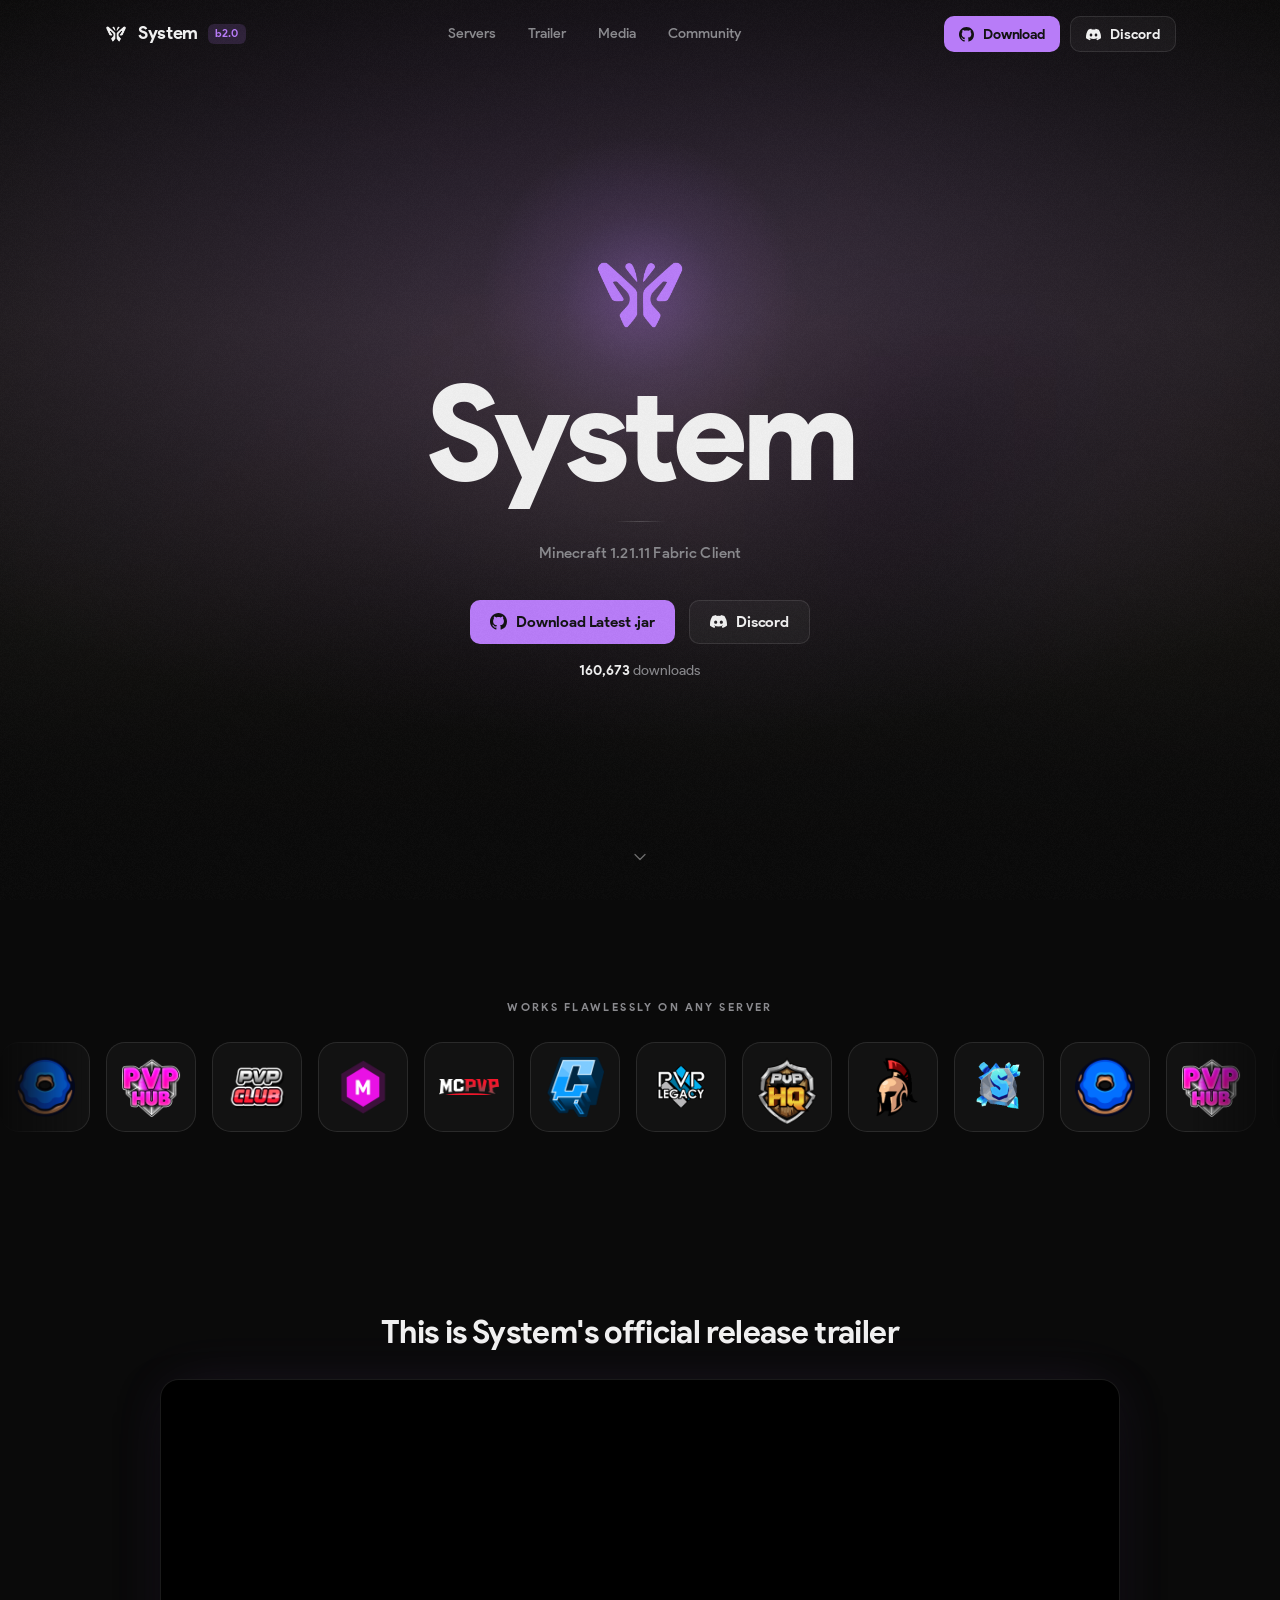
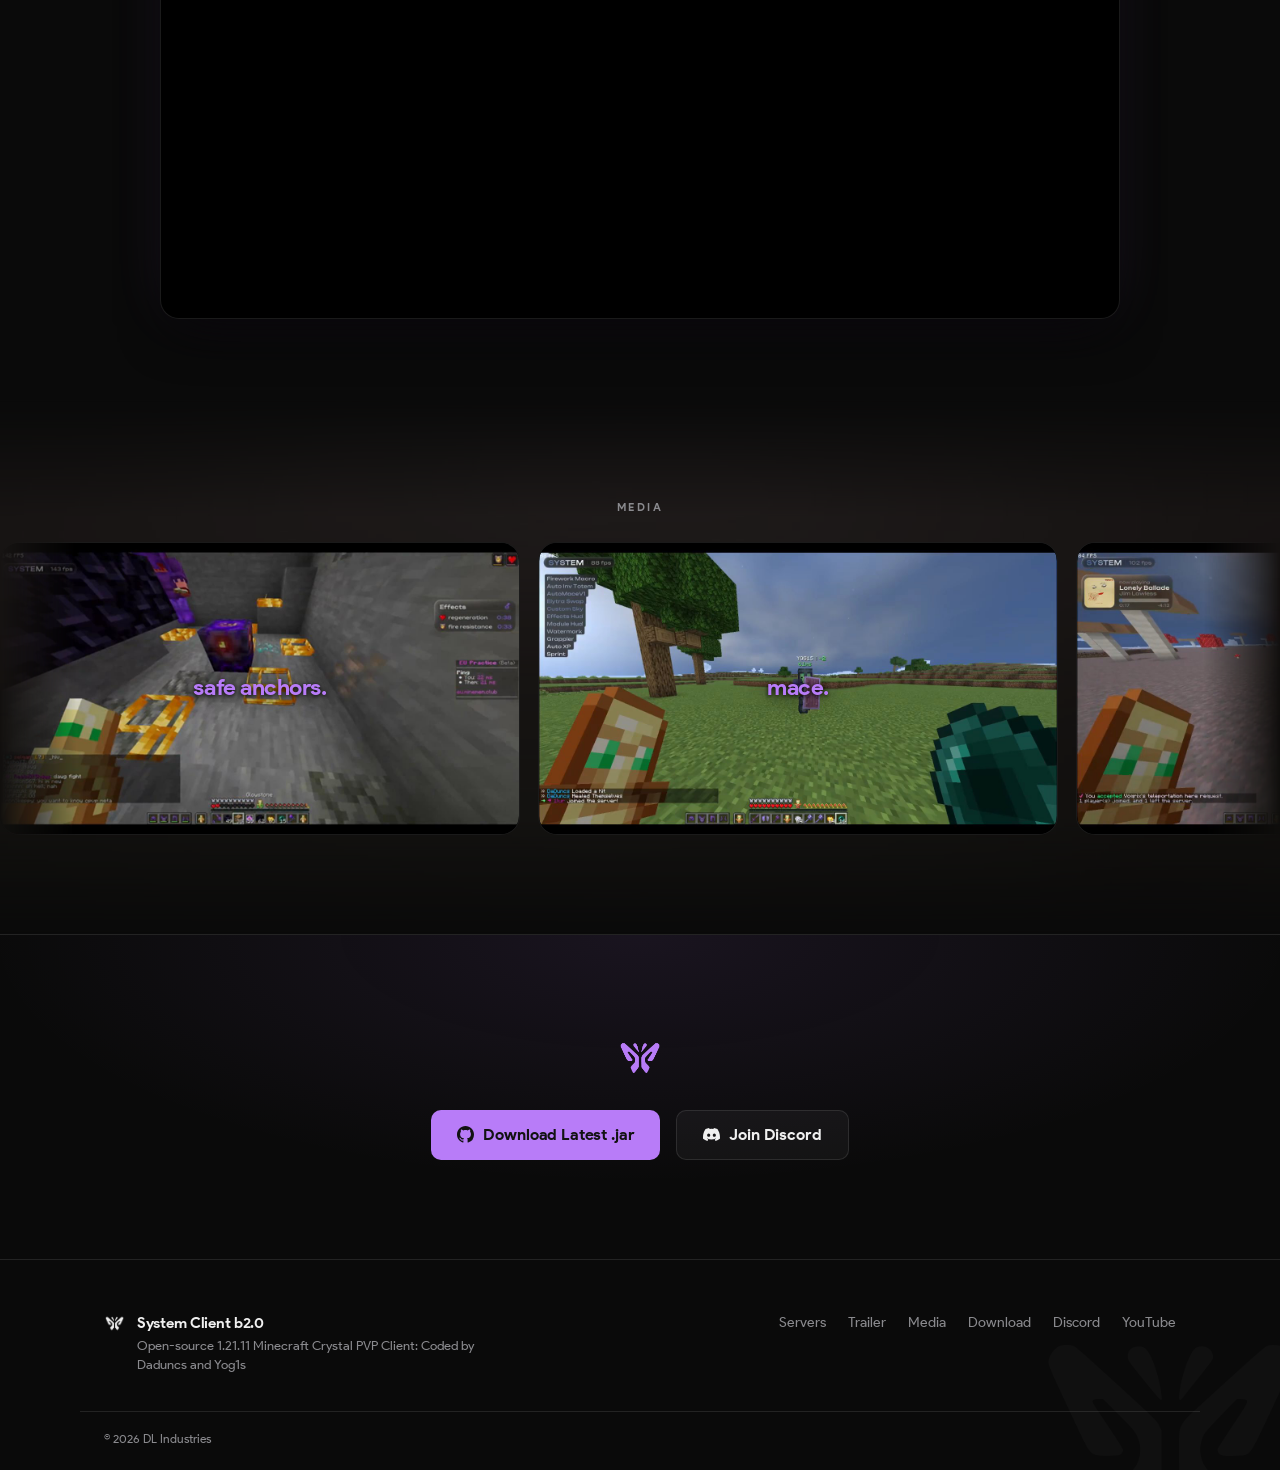
==== index.html @ ad0cdd6c "Release: System Client website b2.0 - add GitHub download button, clean codebase for release" ====
<!DOCTYPE html>
<html lang="en">
<head>
  <meta charset="UTF-8">
  <meta name="viewport" content="width=device-width, initial-scale=1.0, viewport-fit=cover">

  <title>System Client b2.0 | Minecraft 1.21.11 Fabric Client</title>
  <meta name="title" content="System Client b2.0 | Minecraft 1.21.11 Fabric Client">
  <meta name="description" content="System Client b2.0 is an open-source Minecraft 1.21.11 Fabric PvP client with verified bypasses for Polar (pvphub, mcpvp), Totemguard v2/v3, Grim, Vulcan, Intave, Matrix, and AGC (Minemen.club).">
  <meta name="keywords" content="System Client, Minecraft 1.21.11 client, Fabric PvP client, Polar bypass, Totemguard bypass, Grim bypass, Vulcan bypass, Intave bypass, Matrix bypass, AGC Minemen bypass, pvphub, mcpvp, AutoMace, AutoCrystal, SafeAnchors">
  <meta name="robots" content="index, follow">
  <meta name="theme-color" content="#0a0a0a">

  <link rel="canonical" href="https://system.daduncs.cloud/">

  <meta property="og:type" content="website">
  <meta property="og:url" content="https://system.daduncs.cloud/">
  <meta property="og:title" content="System Client b2.0 | Minecraft 1.21.11 Fabric Client">
  <meta property="og:description" content="Bypasses for Polar, Totemguard v2/v3, Grim, Vulcan, Intave, Matrix and AGC (Minemen) on 1.21.11.">
  <meta property="og:image" content="assets/icon.png">

  <meta property="twitter:card" content="summary_large_image">
  <meta property="twitter:url" content="https://system.daduncs.cloud/">
  <meta property="twitter:title" content="System Client b2.0 | Minecraft 1.21.11 Fabric Client">
  <meta property="twitter:description" content="Bypasses for Polar, Totemguard, Grim, Vulcan, Intave, Matrix and AGC. Mace, crystal and anchor PvP on 1.21.11.">
  <meta property="twitter:image" content="assets/icon.png">

  <link rel="icon" type="image/png" href="assets/icon.png">
  <link rel="apple-touch-icon" href="assets/icon.png">

  <link rel="preload" href="assets/fonts/ProductSans-Regular.woff" as="font" type="font/woff" crossorigin>
  <link rel="preload" href="assets/fonts/ProductSans-Bold.woff" as="font" type="font/woff" crossorigin>
  <link rel="preload" href="assets/fonts/ProductSans-Black.woff" as="font" type="font/woff" crossorigin>

  <link rel="stylesheet" href="style.css?v=8.3">

  <script type="application/ld+json">
  {
    "@context": "https://schema.org",
    "@type": "SoftwareApplication",
    "name": "System Client",
    "softwareVersion": "b2.0",
    "applicationCategory": "GameApplication",
    "operatingSystem": "Windows, macOS, Linux",
    "description": "Minecraft 1.21.11 Fabric PvP client with anticheat bypasses and combat modules.",
    "url": "https://system.daduncs.cloud/",
    "license": "https://www.gnu.org/licenses/gpl-3.0.en.html"
  }
  </script>
</head>
<body id="top">

  <div class="grain" aria-hidden="true"></div>

  <header class="nav" id="nav">
    <div class="wrap nav-in">
      <a class="brand" href="#top" aria-label="System Client">
        <i class="mark mark-nav" aria-hidden="true"></i>
        <span class="brand-word">System</span>
        <span class="chip">b2.0</span>
      </a>

      <nav class="nav-links" aria-label="Sections">
        <a href="#servers">Servers</a>
        <a href="#trailer">Trailer</a>
        <a href="#media">Media</a>
        <a href="#community">Community</a>
      </nav>

      <div class="nav-end">
        <a class="btn btn-accent btn-sm" href="https://github.com/daduncs/system/releases/latest" target="_blank" rel="noopener noreferrer">
          <svg viewBox="0 0 24 24" fill="currentColor" aria-hidden="true"><path d="M12 0C5.37 0 0 5.37 0 12c0 5.31 3.435 9.795 8.205 11.385.6.105.825-.255.825-.57 0-.285-.015-1.23-.015-2.235-3.015.555-3.795-.735-4.035-1.41-.135-.345-.72-1.41-1.23-1.695-.42-.225-1.02-.78-.015-.795.945-.015 1.62.87 1.845 1.23 1.08 1.815 2.805 1.305 3.495.99.105-.78.42-1.305.765-1.605-2.67-.3-5.46-1.335-5.46-5.925 0-1.305.465-2.385 1.23-3.225-.12-.3-.54-1.53.12-3.18 0 0 1.005-.315 3.3 1.23.96-.27 1.98-.405 3-.405s2.04.135 3 .405c2.295-1.56 3.3-1.23 3.3-1.23.66 1.65.24 2.88.12 3.18.765.84 1.23 1.905 1.23 3.225 0 4.605-2.805 5.625-5.475 5.925.435.375.81 1.095.81 2.22 0 1.605-.015 2.895-.015 3.3 0 .315.225.69.825.57A12.02 12.02 0 0 0 24 12c0-6.63-5.37-12-12-12z"/></svg>
          <span>Download</span>
        </a>

        <a class="btn btn-ghost btn-sm" href="https://discord.gg/DQ9QmSBnsV" target="_blank" rel="noopener noreferrer">
          <svg viewBox="0 0 24 24" fill="currentColor" aria-hidden="true"><path d="M20.317 4.37a19.791 19.791 0 0 0-4.885-1.515.074.074 0 0 0-.079.037c-.21.375-.444.864-.608 1.25a18.27 18.27 0 0 0-5.487 0 12.64 12.64 0 0 0-.617-1.25.077.077 0 0 0-.079-.037A19.736 19.736 0 0 0 3.677 4.37a.07.07 0 0 0-.032.027C.533 9.046-.32 13.58.099 18.057a.082.082 0 0 0 .031.057 19.9 19.9 0 0 0 5.993 3.03.078.078 0 0 0 .084-.028c.462-.63.874-1.295 1.226-1.994.021-.041.001-.09-.041-.106a13.107 13.107 0 0 1-1.872-.892.077.077 0 0 1-.008-.128 10.2 10.2 0 0 0 .372-.292.074.074 0 0 1 .077-.01c3.929 1.793 8.18 1.793 12.061 0a.074.074 0 0 1 .078.01c.12.098.246.198.373.292a.077.077 0 0 1-.006.127 12.299 12.299 0 0 1-1.873.893.077.077 0 0 0-.041.107c.36.698.772 1.362 1.225 1.993a.076.076 0 0 0 .084.028 19.839 19.839 0 0 0 6.002-3.03.077.077 0 0 0 .032-.054c.5-5.177-.838-9.674-3.549-13.66a.061.061 0 0 0-.031-.028zM8.02 15.33c-1.183 0-2.157-1.085-2.157-2.419 0-1.333.956-2.419 2.157-2.419 1.21 0 2.176 1.096 2.157 2.42 0 1.333-.956 2.418-2.157 2.418zm7.975 0c-1.183 0-2.157-1.085-2.157-2.419 0-1.333.955-2.419 2.157-2.419 1.21 0 2.176 1.096 2.157 2.42 0 1.333-.946 2.418-2.157 2.418z"/></svg>
          <span>Discord</span>
        </a>

        <button class="burger" id="burger" aria-label="Menu" aria-expanded="false" aria-controls="drawer">
          <span></span><span></span>
        </button>
      </div>
    </div>

    <div class="drawer" id="drawer">
      <a href="#servers">Servers</a>
      <a href="#trailer">Trailer</a>
      <a href="#media">Media</a>
      <a href="#community">Community</a>
      <a class="btn btn-accent" href="https://github.com/daduncs/system/releases/latest" target="_blank" rel="noopener noreferrer">
        <svg viewBox="0 0 24 24" fill="currentColor" aria-hidden="true"><path d="M12 0C5.37 0 0 5.37 0 12c0 5.31 3.435 9.795 8.205 11.385.6.105.825-.255.825-.57 0-.285-.015-1.23-.015-2.235-3.015.555-3.795-.735-4.035-1.41-.135-.345-.72-1.41-1.23-1.695-.42-.225-1.02-.78-.015-.795.945-.015 1.62.87 1.845 1.23 1.08 1.815 2.805 1.305 3.495.99.105-.78.42-1.305.765-1.605-2.67-.3-5.46-1.335-5.46-5.925 0-1.305.465-2.385 1.23-3.225-.12-.3-.54-1.53.12-3.18 0 0 1.005-.315 3.3 1.23.96-.27 1.98-.405 3-.405s2.04.135 3 .405c2.295-1.56 3.3-1.23 3.3-1.23.66 1.65.24 2.88.12 3.18.765.84 1.23 1.905 1.23 3.225 0 4.605-2.805 5.625-5.475 5.925.435.375.81 1.095.81 2.22 0 1.605-.015 2.895-.015 3.3 0 .315.225.69.825.57A12.02 12.02 0 0 0 24 12c0-6.63-5.37-12-12-12z"/></svg>
        <span>Download Latest .jar</span>
      </a>
      <a class="btn btn-ghost" href="https://discord.gg/DQ9QmSBnsV" target="_blank" rel="noopener noreferrer">
        <svg viewBox="0 0 24 24" fill="currentColor" aria-hidden="true"><path d="M20.317 4.37a19.791 19.791 0 0 0-4.885-1.515.074.074 0 0 0-.079.037c-.21.375-.444.864-.608 1.25a18.27 18.27 0 0 0-5.487 0 12.64 12.64 0 0 0-.617-1.25.077.077 0 0 0-.079-.037A19.736 19.736 0 0 0 3.677 4.37a.07.07 0 0 0-.032.027C.533 9.046-.32 13.58.099 18.057a.082.082 0 0 0 .031.057 19.9 19.9 0 0 0 5.993 3.03.078.078 0 0 0 .084-.028c.462-.63.874-1.295 1.226-1.994.021-.041.001-.09-.041-.106a13.107 13.107 0 0 1-1.872-.892.077.077 0 0 1-.008-.128 10.2 10.2 0 0 0 .372-.292.074.074 0 0 1 .077-.01c3.929 1.793 8.18 1.793 12.061 0a.074.074 0 0 1 .078.01c.12.098.246.198.373.292a.077.077 0 0 1-.006.127 12.299 12.299 0 0 1-1.873.893.077.077 0 0 0-.041.107c.36.698.772 1.362 1.225 1.993a.076.076 0 0 0 .084.028 19.839 19.839 0 0 0 6.002-3.03.077.077 0 0 0 .032-.054c.5-5.177-.838-9.674-3.549-13.66a.061.061 0 0 0-.031-.028zM8.02 15.33c-1.183 0-2.157-1.085-2.157-2.419 0-1.333.956-2.419 2.157-2.419 1.21 0 2.176 1.096 2.157 2.42 0 1.333-.956 2.418-2.157 2.418zm7.975 0c-1.183 0-2.157-1.085-2.157-2.419 0-1.333.955-2.419 2.157-2.419 1.21 0 2.176 1.096 2.157 2.42 0 1.333-.946 2.418-2.157 2.418z"/></svg>
        <span>Discord</span>
      </a>
    </div>
  </header>

  <section class="hero">
    <video class="hero-film" autoplay muted loop playsinline preload="auto" poster="assets/bg/hero.jpg" aria-hidden="true">
      <source src="assets/clips/hero.mp4" type="video/mp4">
    </video>
    <div class="hero-veil" aria-hidden="true"></div>

    <div class="wrap hero-in">
      <div class="sigil reveal">
        <i class="mark mark-hero" aria-hidden="true"></i>
      </div>

      <h1 class="word reveal">System</h1>

      <div class="hero-rule reveal" aria-hidden="true"></div>

      <p class="hero-meta reveal">Minecraft 1.21.11 Fabric Client</p>

      <div class="hero-act reveal">
        <div class="hero-btns">
          <a class="btn btn-accent" href="https://github.com/daduncs/system/releases/latest" target="_blank" rel="noopener noreferrer">
            <svg viewBox="0 0 24 24" fill="currentColor" aria-hidden="true"><path d="M12 0C5.37 0 0 5.37 0 12c0 5.31 3.435 9.795 8.205 11.385.6.105.825-.255.825-.57 0-.285-.015-1.23-.015-2.235-3.015.555-3.795-.735-4.035-1.41-.135-.345-.72-1.41-1.23-1.695-.42-.225-1.02-.78-.015-.795.945-.015 1.62.87 1.845 1.23 1.08 1.815 2.805 1.305 3.495.99.105-.78.42-1.305.765-1.605-2.67-.3-5.46-1.335-5.46-5.925 0-1.305.465-2.385 1.23-3.225-.12-.3-.54-1.53.12-3.18 0 0 1.005-.315 3.3 1.23.96-.27 1.98-.405 3-.405s2.04.135 3 .405c2.295-1.56 3.3-1.23 3.3-1.23.66 1.65.24 2.88.12 3.18.765.84 1.23 1.905 1.23 3.225 0 4.605-2.805 5.625-5.475 5.925.435.375.81 1.095.81 2.22 0 1.605-.015 2.895-.015 3.3 0 .315.225.69.825.57A12.02 12.02 0 0 0 24 12c0-6.63-5.37-12-12-12z"/></svg>
            <span>Download Latest .jar</span>
          </a>

          <a class="btn btn-ghost" href="https://discord.gg/DQ9QmSBnsV" target="_blank" rel="noopener noreferrer">
            <svg viewBox="0 0 24 24" fill="currentColor" aria-hidden="true"><path d="M20.317 4.37a19.791 19.791 0 0 0-4.885-1.515.074.074 0 0 0-.079.037c-.21.375-.444.864-.608 1.25a18.27 18.27 0 0 0-5.487 0 12.64 12.64 0 0 0-.617-1.25.077.077 0 0 0-.079-.037A19.736 19.736 0 0 0 3.677 4.37a.07.07 0 0 0-.032.027C.533 9.046-.32 13.58.099 18.057a.082.082 0 0 0 .031.057 19.9 19.9 0 0 0 5.993 3.03.078.078 0 0 0 .084-.028c.462-.63.874-1.295 1.226-1.994.021-.041.001-.09-.041-.106a13.107 13.107 0 0 1-1.872-.892.077.077 0 0 1-.008-.128 10.2 10.2 0 0 0 .372-.292.074.074 0 0 1 .077-.01c3.929 1.793 8.18 1.793 12.061 0a.074.074 0 0 1 .078.01c.12.098.246.198.373.292a.077.077 0 0 1-.006.127 12.299 12.299 0 0 1-1.873.893.077.077 0 0 0-.041.107c.36.698.772 1.362 1.225 1.993a.076.076 0 0 0 .084.028 19.839 19.839 0 0 0 6.002-3.03.077.077 0 0 0 .032-.054c.5-5.177-.838-9.674-3.549-13.66a.061.061 0 0 0-.031-.028zM8.02 15.33c-1.183 0-2.157-1.085-2.157-2.419 0-1.333.956-2.419 2.157-2.419 1.21 0 2.176 1.096 2.157 2.42 0 1.333-.956 2.418-2.157 2.418zm7.975 0c-1.183 0-2.157-1.085-2.157-2.419 0-1.333.955-2.419 2.157-2.419 1.21 0 2.176 1.096 2.157 2.42 0 1.333-.946 2.418-2.157 2.418z"/></svg>
            <span>Discord</span>
          </a>
        </div>

        <p class="stat"><b id="downloadCount">160,673</b> downloads</p>
      </div>
    </div>

    <a class="cue" href="#servers" aria-label="Scroll down">
      <svg viewBox="0 0 24 24" fill="none" stroke="currentColor" stroke-width="1.6" stroke-linecap="round" stroke-linejoin="round" aria-hidden="true"><polyline points="6 9 12 15 18 9"></polyline></svg>
    </a>
  </section>

  <main>

    <section class="band" id="servers">
      <span id="bypasses" style="position:absolute; top:-80px;"></span>
      <p class="eyebrow wrap reveal">Works flawlessly on any server</p>

      <div class="belt">
        <div class="belt-track" id="belt">
          <div class="belt-half">
            <div class="belt-item" title="DonutSMP">
              <img src="assets/icon/server_logo_0.png" alt="DonutSMP" width="60" height="60" loading="lazy">
            </div>
            <div class="belt-item" title="PVPHub">
              <img src="assets/icon/server_logo_1.png" alt="PVPHub" width="60" height="60" loading="lazy">
            </div>
            <div class="belt-item" title="PVP Club">
              <img src="assets/icon/server_logo_2.png" alt="PVP Club" width="60" height="60" loading="lazy">
            </div>
            <div class="belt-item" title="Minemen Club">
              <img src="assets/icon/server_logo_3.png" alt="Minemen Club" width="60" height="60" loading="lazy">
            </div>
            <div class="belt-item" title="MCPVP">
              <img src="assets/icon/server_logo_4.png" alt="MCPVP" width="60" height="60" loading="lazy">
            </div>
            <div class="belt-item" title="CrystalPvP">
              <img src="assets/icon/server_logo_5.png" alt="CrystalPvP" width="60" height="60" loading="lazy">
            </div>
            <div class="belt-item" title="PVP Legacy">
              <img src="assets/icon/server_logo_6.png" alt="PVP Legacy" width="60" height="60" loading="lazy">
            </div>
            <div class="belt-item" title="PVPHQ">
              <img src="assets/icon/server_logo_7.png" alt="PVPHQ" width="60" height="60" loading="lazy">
            </div>
            <div class="belt-item" title="Hoplite">
              <img src="assets/icon/server_logo_8.png" alt="Hoplite" width="60" height="60" loading="lazy">
            </div>
            <div class="belt-item" title="Stray">
              <img src="assets/icon/server_logo_9.png" alt="Stray" width="60" height="60" loading="lazy">
            </div>
          </div>
        </div>
      </div>
    </section>

    <section class="band band-trailer" id="trailer">
      <div class="wrap trailer-showcase reveal">
        <h2 class="trailer-title">This is System's official release trailer</h2>
        <div class="trailer-player">
          <iframe 
            src="https://www.youtube-nocookie.com/embed/Wdv_b5RYLt8?rel=0&amp;modestbranding=1" 
            title="This is System's official release trailer" 
            allow="accelerometer; autoplay; clipboard-write; encrypted-media; gyroscope; picture-in-picture; web-share" 
            allowfullscreen 
            loading="lazy">
          </iframe>
        </div>
      </div>
    </section>

    <section class="band band-dusk" id="media">
      <div class="wrap">
        <p class="eyebrow reveal">Media</p>
      </div>

      <div class="reel-belt">
        <div class="reel-track" id="reelTrack">
          <div class="reel-half">

            <article class="clip">
              <div class="clip-shell">
                <video class="reel" loop muted playsinline preload="metadata" poster="assets/posters/safeanchors.jpg">
                  <source src="assets/clips/safeanchors.mp4" type="video/mp4">
                </video>
                <p class="clip-name">safe anchors.</p>
              </div>
            </article>

            <article class="clip">
              <div class="clip-shell">
                <video class="reel" loop muted playsinline preload="metadata" poster="assets/posters/mace.jpg">
                  <source src="assets/clips/mace.mp4" type="video/mp4">
                </video>
                <p class="clip-name">mace.</p>
              </div>
            </article>

            <article class="clip">
              <div class="clip-shell">
                <video class="reel" loop muted playsinline preload="metadata" poster="assets/posters/speardtap.jpg">
                  <source src="assets/clips/spear%20dtap.mp4" type="video/mp4">
                </video>
                <p class="clip-name">spear dtap.</p>
              </div>
            </article>

            <article class="clip">
              <div class="clip-shell">
                <video class="reel" loop muted playsinline preload="metadata" poster="assets/posters/gameplay.jpg">
                  <source src="assets/clips/gameplay.mp4" type="video/mp4">
                </video>
                <p class="clip-name">gameplay.</p>
              </div>
            </article>

            <article class="clip">
              <div class="clip-shell">
                <video class="reel" loop muted playsinline preload="metadata" poster="assets/posters/visuals.jpg">
                  <source src="assets/clips/lyrics2.mp4" type="video/mp4">
                </video>
                <p class="clip-name">visuals.</p>
              </div>
            </article>

          </div>
        </div>
      </div>
    </section>

    <section class="band band-cta" id="community">
      <div class="wrap cta">
        <i class="mark mark-cta reveal" aria-hidden="true"></i>
        <div class="cta-actions reveal">
          <a class="btn btn-accent btn-lg" href="https://github.com/daduncs/system/releases/latest" target="_blank" rel="noopener noreferrer">
            <svg viewBox="0 0 24 24" fill="currentColor" aria-hidden="true"><path d="M12 0C5.37 0 0 5.37 0 12c0 5.31 3.435 9.795 8.205 11.385.6.105.825-.255.825-.57 0-.285-.015-1.23-.015-2.235-3.015.555-3.795-.735-4.035-1.41-.135-.345-.72-1.41-1.23-1.695-.42-.225-1.02-.78-.015-.795.945-.015 1.62.87 1.845 1.23 1.08 1.815 2.805 1.305 3.495.99.105-.78.42-1.305.765-1.605-2.67-.3-5.46-1.335-5.46-5.925 0-1.305.465-2.385 1.23-3.225-.12-.3-.54-1.53.12-3.18 0 0 1.005-.315 3.3 1.23.96-.27 1.98-.405 3-.405s2.04.135 3 .405c2.295-1.56 3.3-1.23 3.3-1.23.66 1.65.24 2.88.12 3.18.765.84 1.23 1.905 1.23 3.225 0 4.605-2.805 5.625-5.475 5.925.435.375.81 1.095.81 2.22 0 1.605-.015 2.895-.015 3.3 0 .315.225.69.825.57A12.02 12.02 0 0 0 24 12c0-6.63-5.37-12-12-12z"/></svg>
            <span>Download Latest .jar</span>
          </a>
          <a class="btn btn-ghost btn-lg" href="https://discord.gg/DQ9QmSBnsV" target="_blank" rel="noopener noreferrer">
            <svg viewBox="0 0 24 24" fill="currentColor" aria-hidden="true"><path d="M20.317 4.37a19.791 19.791 0 0 0-4.885-1.515.074.074 0 0 0-.079.037c-.21.375-.444.864-.608 1.25a18.27 18.27 0 0 0-5.487 0 12.64 12.64 0 0 0-.617-1.25.077.077 0 0 0-.079-.037A19.736 19.736 0 0 0 3.677 4.37a.07.07 0 0 0-.032.027C.533 9.046-.32 13.58.099 18.057a.082.082 0 0 0 .031.057 19.9 19.9 0 0 0 5.993 3.03.078.078 0 0 0 .084-.028c.462-.63.874-1.295 1.226-1.994.021-.041.001-.09-.041-.106a13.107 13.107 0 0 1-1.872-.892.077.077 0 0 1-.008-.128 10.2 10.2 0 0 0 .372-.292.074.074 0 0 1 .077-.01c3.929 1.793 8.18 1.793 12.061 0a.074.074 0 0 1 .078.01c.12.098.246.198.373.292a.077.077 0 0 1-.006.127 12.299 12.299 0 0 1-1.873.893.077.077 0 0 0-.041.107c.36.698.772 1.362 1.225 1.993a.076.076 0 0 0 .084.028 19.839 19.839 0 0 0 6.002-3.03.077.077 0 0 0 .032-.054c.5-5.177-.838-9.674-3.549-13.66a.061.061 0 0 0-.031-.028zM8.02 15.33c-1.183 0-2.157-1.085-2.157-2.419 0-1.333.956-2.419 2.157-2.419 1.21 0 2.176 1.096 2.157 2.42 0 1.333-.956 2.418-2.157 2.418zm7.975 0c-1.183 0-2.157-1.085-2.157-2.419 0-1.333.955-2.419 2.157-2.419 1.21 0 2.176 1.096 2.157 2.42 0 1.333-.946 2.418-2.157 2.418z"/></svg>
            <span>Join Discord</span>
          </a>
        </div>
      </div>
    </section>

  </main>

  <footer class="foot">
    <i class="mark foot-ghost" aria-hidden="true"></i>

    <div class="wrap foot-in">
      <div class="foot-brand">
        <i class="mark mark-nav" aria-hidden="true"></i>
        <div>
          <p class="foot-name">System Client b2.0</p>
          <p class="foot-sub">Open-source 1.21.11 Minecraft Crystal PVP Client: Coded by Daduncs and Yog1s</p>
        </div>
      </div>

      <nav class="foot-links" aria-label="Footer">
        <a href="#servers">Servers</a>
        <a href="#trailer">Trailer</a>
        <a href="#media">Media</a>
        <a href="https://github.com/daduncs/system/releases/latest" target="_blank" rel="noopener noreferrer">Download</a>
        <a href="https://discord.gg/DQ9QmSBnsV" target="_blank" rel="noopener noreferrer">Discord</a>
        <a href="https://youtu.be/Wdv_b5RYLt8" target="_blank" rel="noopener noreferrer">YouTube</a>
      </nav>
    </div>

    <div class="wrap foot-base">
      <span>&copy; 2026 DL Industries</span>
    </div>
  </footer>

  <script src="script.js?v=8.2"></script>
</body>
</html>
---- style.css ----
@font-face {
  font-family: 'Product Sans';
  font-style: normal;
  font-weight: 400;
  font-display: swap;
  src: url('assets/fonts/ProductSans-Regular.woff') format('woff');
}

@font-face {
  font-family: 'Product Sans';
  font-style: normal;
  font-weight: 500;
  font-display: swap;
  src: url('assets/fonts/ProductSans-Medium.woff') format('woff');
}

@font-face {
  font-family: 'Product Sans';
  font-style: normal;
  font-weight: 700;
  font-display: swap;
  src: url('assets/fonts/ProductSans-Bold.woff') format('woff');
}

@font-face {
  font-family: 'Product Sans';
  font-style: normal;
  font-weight: 900;
  font-display: swap;
  src: url('assets/fonts/ProductSans-Black.woff') format('woff');
}

:root {
  --bg: #0a0a0a;
  --surface: #121212;
  --surface-hi: #161616;
  --field: #404046;
  --text: #f0f0f0;
  --muted: #8a8a8e;
  --line: rgba(255, 255, 255, 0.10);
  --line-hi: rgba(255, 255, 255, 0.18);
  --accent: #b87cf8;
  --accent-rgb: 184, 124, 248;
  --accent-dim: rgba(var(--accent-rgb), 0.16);
  --accent-contrast: #121212;

  --r-card: 19px;
  --r-panel: 12px;
  --r-pill: 10px;
  --r-chip: 6px;

  --wrap: 1120px;
  --gutter: 24px;

  --font: 'Product Sans', 'Segoe UI', system-ui, -apple-system, sans-serif;
  --ease: cubic-bezier(0.22, 1, 0.36, 1);
}

*, *::before, *::after {
  box-sizing: border-box;
  margin: 0;
  padding: 0;
}

html {
  scroll-behavior: smooth;
  scroll-padding-top: 80px;
  -webkit-text-size-adjust: 100%;
}

body {
  background: var(--bg);
  color: var(--text);
  font-family: var(--font);
  font-size: 15px;
  line-height: 1.55;
  overflow-x: hidden;
  -webkit-font-smoothing: antialiased;
}

img, svg, video, iframe {
  display: block;
  max-width: 100%;
}

[hidden] {
  display: none !important;
}

a {
  color: inherit;
  text-decoration: none;
}

button {
  font: inherit;
  color: inherit;
  background: none;
  border: 0;
  cursor: pointer;
}

::selection {
  background: var(--accent);
  color: var(--accent-contrast, #121212);
}

.wrap {
  width: 100%;
  max-width: var(--wrap);
  margin-inline: auto;
  padding-inline: var(--gutter);
}

.grain {
  position: fixed;
  inset: 0;
  z-index: 9;
  pointer-events: none;
  background-image: url('assets/bg/grain.png');
  background-size: 128px 128px;
  opacity: 0.32;
}

.mark {
  display: block;
  background: currentColor;
  -webkit-mask: url('assets/icon.png') center / contain no-repeat;
  mask: url('assets/icon.png') center / contain no-repeat;
}

.mark-nav {
  width: 24px;
  height: 24px;
  color: var(--text);
}

.mark-hero {
  width: clamp(76px, 11vw, 104px);
  height: clamp(76px, 11vw, 104px);
  color: var(--accent);
}

.mark-cta {
  width: 48px;
  height: 48px;
  color: var(--accent);
}

.btn {
  display: inline-flex;
  align-items: center;
  justify-content: center;
  gap: 9px;
  height: 44px;
  padding-inline: 20px;
  border-radius: var(--r-pill);
  font-size: 14.5px;
  font-weight: 700;
  letter-spacing: -0.01em;
  white-space: nowrap;
  transition: background 0.22s var(--ease), border-color 0.22s var(--ease),
              transform 0.22s var(--ease), color 0.22s var(--ease);
}

.btn svg {
  width: 17px;
  height: 17px;
  flex: none;
}

.btn:active {
  transform: translateY(1px);
}

.btn-accent {
  background: var(--accent);
  color: var(--accent-contrast, #121212);
}

.btn-accent:hover {
  filter: brightness(1.12);
}

.btn-ghost {
  background: rgba(255, 255, 255, 0.04);
  border: 1px solid var(--line);
  color: var(--text);
}

.btn-ghost:hover {
  background: rgba(255, 255, 255, 0.08);
  border-color: var(--line-hi);
}

.btn-sm {
  height: 36px;
  padding-inline: 15px;
  font-size: 13.5px;
}

.btn-sm svg {
  width: 15px;
  height: 15px;
}

.btn-lg {
  height: 50px;
  padding-inline: 26px;
  font-size: 15.5px;
}

.nav {
  position: fixed;
  inset: 0 0 auto;
  z-index: 50;
  border-bottom: 1px solid transparent;
  transition: background 0.3s var(--ease), border-color 0.3s var(--ease),
              backdrop-filter 0.3s var(--ease);
}

.nav.stuck {
  background: rgba(10, 10, 10, 0.72);
  border-bottom-color: var(--line);
  backdrop-filter: blur(22px) saturate(150%);
  -webkit-backdrop-filter: blur(22px) saturate(150%);
}

.nav-in {
  display: flex;
  align-items: center;
  gap: 24px;
  height: 68px;
}

.brand {
  display: flex;
  align-items: center;
  gap: 10px;
  flex: none;
}

.brand-word {
  font-size: 18px;
  font-weight: 700;
  letter-spacing: -0.02em;
}

.chip {
  padding: 2px 7px;
  border-radius: var(--r-chip);
  background: var(--accent-dim);
  color: var(--accent);
  font-size: 10.5px;
  font-weight: 700;
  letter-spacing: 0.02em;
}

.nav-links {
  display: flex;
  align-items: center;
  gap: 4px;
  margin-inline: auto;
}

.nav-links a {
  padding: 7px 14px;
  border-radius: var(--r-chip);
  color: var(--muted);
  font-size: 14px;
  font-weight: 500;
  transition: color 0.2s var(--ease), background 0.2s var(--ease);
}

.nav-links a:hover {
  color: var(--text);
  background: rgba(255, 255, 255, 0.05);
}

.nav-end {
  display: flex;
  align-items: center;
  gap: 10px;
  flex: none;
}

.burger {
  display: none;
  flex-direction: column;
  justify-content: center;
  gap: 5px;
  width: 36px;
  height: 36px;
  border-radius: var(--r-chip);
  border: 1px solid var(--line);
}

.burger span {
  display: block;
  width: 16px;
  height: 1.5px;
  margin-inline: auto;
  background: var(--text);
  border-radius: 1px;
  transition: transform 0.25s var(--ease), opacity 0.25s var(--ease);
}

.burger.open span:first-child {
  transform: translateY(3.25px) rotate(45deg);
}

.burger.open span:last-child {
  transform: translateY(-3.25px) rotate(-45deg);
}

.drawer {
  display: grid;
  gap: 4px;
  max-height: 0;
  padding-inline: var(--gutter);
  overflow: hidden;
  background: rgba(10, 10, 10, 0.94);
  backdrop-filter: blur(22px);
  -webkit-backdrop-filter: blur(22px);
  transition: max-height 0.35s var(--ease), padding 0.35s var(--ease);
}

.drawer.open {
  max-height: 380px;
  padding-block: 10px 18px;
  border-top: 1px solid var(--line);
}

.drawer a:not(.btn) {
  padding: 11px 2px;
  color: var(--muted);
  font-size: 15px;
  font-weight: 500;
}

.drawer .btn {
  margin-top: 8px;
}

.hero {
  position: relative;
  display: flex;
  flex-direction: column;
  align-items: center;
  justify-content: center;
  min-height: 100svh;
  padding-block: 120px 96px;
  overflow: hidden;
}

.hero-film {
  position: absolute;
  inset: 0;
  width: 100%;
  height: 100%;
  object-fit: cover;
  transform: scale(1.04);
}

.hero-veil {
  position: absolute;
  inset: 0;
  background:
    radial-gradient(118% 78% at 50% 34%, rgba(var(--accent-rgb), 0.16), transparent 62%),
    radial-gradient(90% 60% at 50% 50%, transparent 10%, rgba(10, 10, 10, 0.72) 100%),
    linear-gradient(to bottom, rgba(10, 10, 10, 0.78) 0%, rgba(10, 10, 10, 0.34) 36%, rgba(10, 10, 10, 0.92) 86%, var(--bg) 100%);
}

.hero-in {
  position: relative;
  display: flex;
  flex-direction: column;
  align-items: center;
  text-align: center;
}

.sigil {
  position: relative;
  display: grid;
  place-items: center;
  margin-bottom: 26px;
}

.sigil::before {
  content: '';
  position: absolute;
  width: 320px;
  height: 320px;
  background: radial-gradient(circle, rgba(var(--accent-rgb), 0.38) 0%, rgba(var(--accent-rgb), 0.12) 36%, transparent 70%);
  opacity: 0.8;
  pointer-events: none;
}

.sigil .mark {
  position: relative;
  filter: drop-shadow(0 6px 28px rgba(var(--accent-rgb), 0.32));
}

.word {
  font-size: clamp(58px, 13vw, 132px);
  font-weight: 900;
  line-height: 0.92;
  letter-spacing: -0.045em;
}

.hero-rule {
  width: 52px;
  height: 1px;
  margin-block: 26px 20px;
  background: linear-gradient(to right, transparent, var(--line-hi), transparent);
}

.hero-meta {
  color: var(--muted);
  font-size: 14.5px;
  font-weight: 500;
  letter-spacing: 0.01em;
}

.hero-act {
  display: flex;
  flex-direction: column;
  align-items: center;
  gap: 16px;
  margin-top: 36px;
}

.hero-btns {
  display: flex;
  align-items: center;
  justify-content: center;
  gap: 14px;
  flex-wrap: wrap;
}

.stat {
  color: var(--muted);
  font-size: 13.5px;
}

.stat b {
  color: var(--text);
  font-weight: 700;
}

.cue {
  position: absolute;
  bottom: 26px;
  left: 50%;
  translate: -50% 0;
  display: grid;
  place-items: center;
  width: 34px;
  height: 34px;
  color: rgba(255, 255, 255, 0.4);
  animation: bob 2.6s var(--ease) infinite;
  transition: color 0.2s var(--ease);
}

.cue:hover {
  color: var(--text);
}

.cue svg {
  width: 20px;
  height: 20px;
}

@keyframes bob {
  0%, 100% { transform: translateY(0); }
  50% { transform: translateY(5px); }
}

.band {
  position: relative;
  padding-block: clamp(80px, 11vh, 128px);
}

.band-dusk::before {
  content: '';
  position: absolute;
  inset: 0;
  background: url('assets/bg/dusk.jpg') center / cover no-repeat;
  opacity: 0.4;
  mask-image: linear-gradient(to bottom, transparent, #000 22%, #000 78%, transparent);
  -webkit-mask-image: linear-gradient(to bottom, transparent, #000 22%, #000 78%, transparent);
  pointer-events: none;
}

.band-dusk > .wrap {
  position: relative;
}

.eyebrow {
  margin-bottom: 26px;
  color: var(--muted);
  font-size: 11px;
  font-weight: 700;
  text-align: center;
  text-transform: uppercase;
  letter-spacing: 0.22em;
}

.belt {
  position: relative;
  overflow: hidden;
  mask-image: linear-gradient(to right, transparent, #000 7%, #000 93%, transparent);
  -webkit-mask-image: linear-gradient(to right, transparent, #000 7%, #000 93%, transparent);
}

.belt-track {
  display: flex;
  width: max-content;
  animation: belt 36s linear infinite;
}

.belt:hover .belt-track {
  animation-play-state: paused;
}

.belt-half {
  display: flex;
  gap: 16px;
  padding-right: 16px;
}

@keyframes belt {
  to {
    transform: translateX(-50%);
  }
}

.belt-item {
  display: grid;
  place-items: center;
  flex: none;
  width: 90px;
  height: 90px;
  padding: 14px;
  background: var(--surface);
  border: 1px solid var(--line);
  border-radius: var(--r-card);
  transition: background 0.24s var(--ease), border-color 0.24s var(--ease), transform 0.24s var(--ease), box-shadow 0.24s var(--ease);
}

.belt-item:hover {
  background: var(--surface-hi);
  border-color: var(--line-hi);
  transform: translateY(-3px) scale(1.05);
  box-shadow: 0 10px 24px -6px rgba(0, 0, 0, 0.5), 0 0 20px -5px rgba(var(--accent-rgb), 0.2);
}

.belt-item img {
  width: 100%;
  height: 100%;
  object-fit: contain;
  border-radius: 8px;
  transition: transform 0.24s var(--ease);
}

.belt-item:hover img {
  transform: scale(1.08);
}

.reel-belt {
  position: relative;
  overflow: hidden;
  mask-image: linear-gradient(to right, transparent, #000 6%, #000 94%, transparent);
  -webkit-mask-image: linear-gradient(to right, transparent, #000 6%, #000 94%, transparent);
}

.reel-track {
  display: flex;
  width: max-content;
  animation: belt 29s linear infinite;
}

.reel-belt:hover .reel-track,
.reel-belt:focus-within .reel-track {
  animation-play-state: paused;
}

.reel-half {
  display: flex;
  gap: 18px;
  padding-right: 18px;
}

.clip {
  flex: none;
  width: 520px;
}

.clip-shell {
  position: relative;
  aspect-ratio: 16 / 9;
  overflow: hidden;
  background: #000;
  border: 1px solid var(--line);
  border-radius: var(--r-card);
}

.reel,
.clip-shell iframe,
.embed {
  border-radius: calc(var(--r-card) - 1px);
}

.reel {
  width: 100%;
  height: 100%;
  object-fit: cover;
  cursor: pointer;
}

.clip-shell iframe {
  width: 100%;
  height: 100%;
  border: 0;
}

.embed {
  display: grid;
  place-items: center;
  width: 100%;
  height: 100%;
  padding-bottom: 58px;
  background-size: cover;
  background-position: center;
}

.embed-key {
  display: grid;
  place-items: center;
  width: 62px;
  height: 62px;
  border-radius: 50%;
  background: rgba(10, 10, 10, 0.55);
  border: 1px solid rgba(255, 255, 255, 0.22);
  color: #fff;
  transition: background 0.24s var(--ease), transform 0.24s var(--ease);
}

.embed:hover .embed-key {
  background: var(--accent);
  color: var(--accent-contrast, #121212);
  transform: scale(1.06);
}

.embed-key svg {
  width: 20px;
  height: 20px;
  margin-left: 3px;
}

.clip-name {
  position: absolute;
  top: 50%;
  left: 0;
  right: 0;
  translate: 0 -50%;
  text-align: center;
  color: var(--accent);
  font-size: 23px;
  font-weight: 700;
  letter-spacing: -0.02em;
  text-shadow: 0 2px 20px rgba(0, 0, 0, 0.8), 0 1px 4px rgba(0, 0, 0, 0.95);
  pointer-events: none;
}

.band-trailer {
  padding-block: clamp(64px, 9vh, 104px);
}

.trailer-showcase {
  margin-top: 0;
  text-align: center;
}

.trailer-title {
  margin-bottom: clamp(20px, 3vh, 30px);
  font-size: clamp(22px, 2.6vw, 32px);
  font-weight: 700;
  letter-spacing: -0.02em;
  color: var(--text);
  line-height: 1.25;
}

.trailer-player {
  position: relative;
  width: 100%;
  max-width: 960px;
  margin-inline: auto;
  aspect-ratio: 16 / 9;
  border-radius: var(--r-card);
  overflow: hidden;
  background: #000;
  border: 1px solid var(--line);
  box-shadow: 0 20px 50px -12px rgba(0, 0, 0, 0.75), 0 0 60px -15px rgba(var(--accent-rgb), 0.16);
  transition: border-color 0.3s var(--ease), box-shadow 0.3s var(--ease);
}

.trailer-player:hover {
  border-color: var(--line-hi);
  box-shadow: 0 24px 60px -10px rgba(0, 0, 0, 0.85), 0 0 70px -10px rgba(var(--accent-rgb), 0.28);
}

.trailer-player iframe {
  width: 100%;
  height: 100%;
  border: 0;
  border-radius: calc(var(--r-card) - 1px);
}

.band-cta {
  border-top: 1px solid var(--line);
  background: radial-gradient(80% 120% at 50% 0%, rgba(var(--accent-rgb), 0.09), transparent 64%);
}

.cta {
  display: flex;
  flex-direction: column;
  align-items: center;
  gap: 28px;
}

.cta-actions {
  display: flex;
  align-items: center;
  justify-content: center;
  gap: 16px;
  flex-wrap: wrap;
}

.foot {
  position: relative;
  padding-top: 52px;
  border-top: 1px solid var(--line);
  overflow: hidden;
}

.foot-ghost {
  position: absolute;
  right: -40px;
  bottom: -118px;
  width: 300px;
  height: 300px;
  color: #fff;
  opacity: 0.025;
  pointer-events: none;
}

.foot-in {
  position: relative;
  display: flex;
  flex-wrap: wrap;
  align-items: flex-start;
  justify-content: space-between;
  gap: 32px;
  padding-bottom: 36px;
}

.foot-brand {
  display: flex;
  align-items: flex-start;
  gap: 12px;
  max-width: 420px;
}

.foot-name {
  font-size: 14.5px;
  font-weight: 700;
  letter-spacing: -0.01em;
}

.foot-sub {
  margin-top: 3px;
  color: var(--muted);
  font-size: 12.5px;
  line-height: 1.5;
}

.foot-links {
  display: flex;
  flex-wrap: wrap;
  gap: 22px;
}

.foot-links a {
  color: var(--muted);
  font-size: 13.5px;
  transition: color 0.2s var(--ease);
}

.foot-links a:hover {
  color: var(--accent);
}

.foot-base {
  position: relative;
  padding-block: 18px 22px;
  border-top: 1px solid var(--line);
  color: var(--muted);
  font-size: 12px;
}

.reveal {
  opacity: 0;
  translate: 0 14px;
  transition: opacity 0.6s var(--ease), translate 0.6s var(--ease);
}

.reveal.in {
  opacity: 1;
  translate: 0 0;
}

@media (max-width: 860px) {
  .nav-links {
    display: none;
  }

  .nav-end .btn {
    display: none;
  }

  .burger {
    display: flex;
  }

  .nav-in {
    justify-content: space-between;
  }
}

@media (max-width: 860px) {
  .clip {
    width: 420px;
  }
}

@media (max-width: 640px) {
  :root {
    --gutter: 18px;
  }

  body {
    font-size: 14.5px;
  }

  .hero {
    padding-block: 104px 84px;
  }

  .hero-act {
    gap: 14px;
  }

  .hero-btns {
    flex-direction: column;
    width: 100%;
    gap: 12px;
  }

  .hero-btns .btn {
    width: 100%;
  }

  .cta-actions {
    flex-direction: column;
    gap: 14px;
    width: 100%;
  }

  .cta-actions .btn {
    width: 100%;
  }

  .sigil::before {
    width: 230px;
    height: 230px;
  }

  .belt-item {
    width: 68px;
    height: 68px;
    padding: 10px;
    flex: none;
  }

  .reel-half {
    gap: 12px;
    padding-right: 12px;
  }

  .clip {
    width: 300px;
  }

  .clip-name {
    margin-top: 10px;
    font-size: 14px;
  }

  .foot-in {
    flex-direction: column;
    gap: 26px;
  }
}

@media (prefers-reduced-motion: reduce) {
  html {
    scroll-behavior: auto;
  }

  .reveal {
    opacity: 1;
    translate: none;
    transition: none;
  }

  .cue {
    animation: none;
  }
}
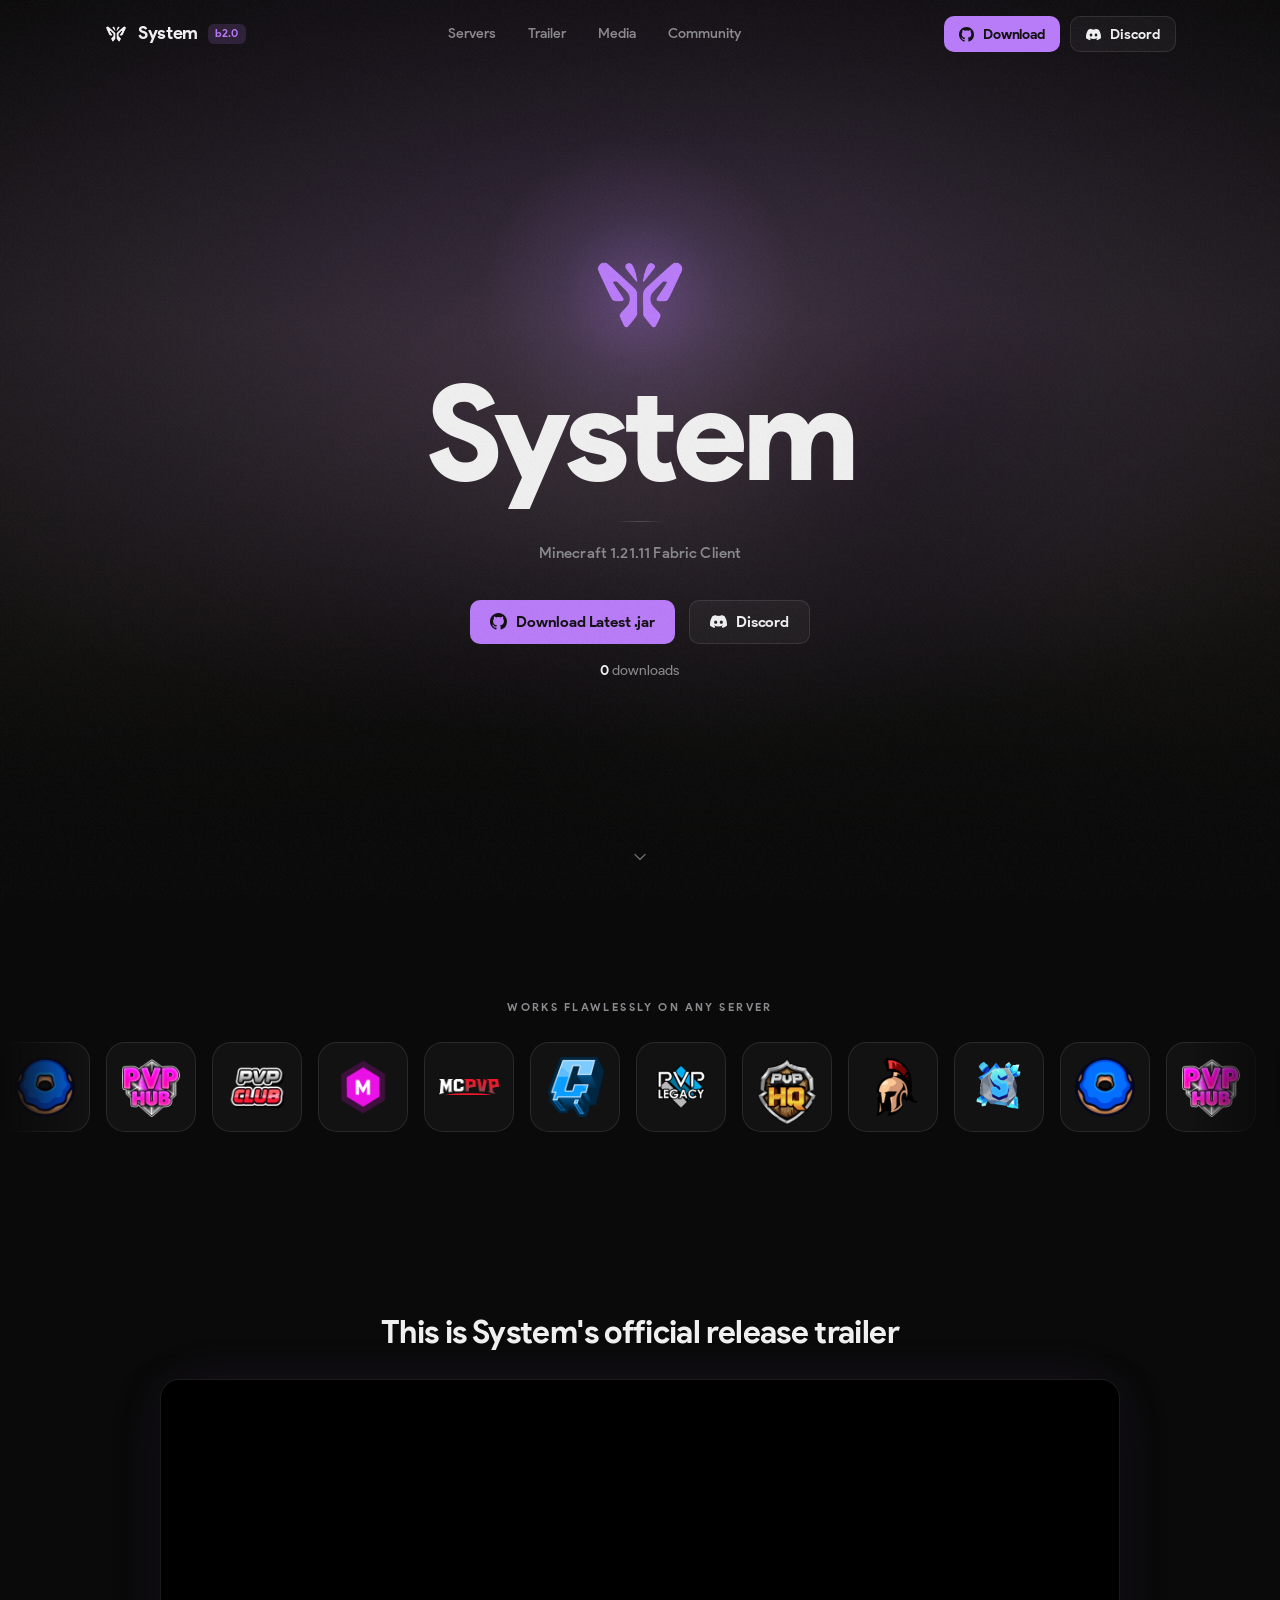
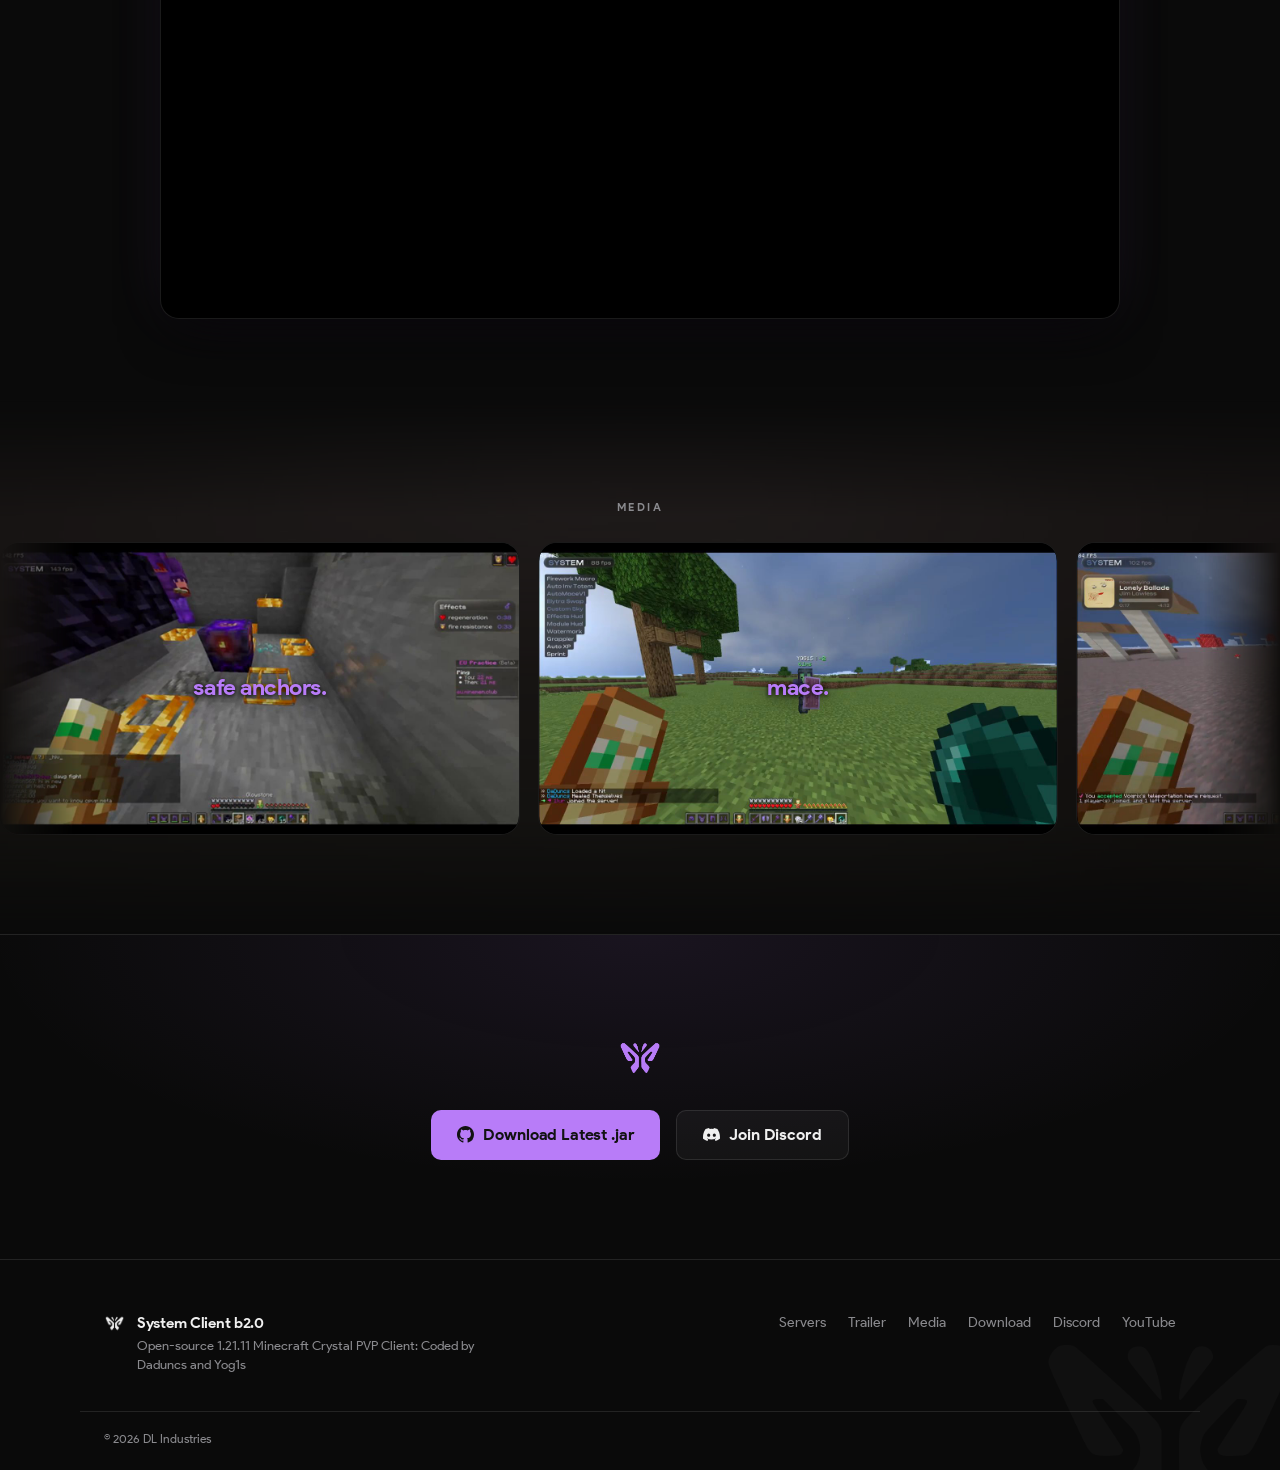
==== commit fdc85c03: "stat fix" ====
--- a/index.html
+++ b/index.html
@@ -11,16 +11,16 @@
   <meta name="robots" content="index, follow">
   <meta name="theme-color" content="#0a0a0a">
 
-  <link rel="canonical" href="https://system.daduncs.cloud/">
+  <link rel="canonical" href="https://download.daduncs.cloud/">
 
   <meta property="og:type" content="website">
-  <meta property="og:url" content="https://system.daduncs.cloud/">
+  <meta property="og:url" content="https://download.daduncs.cloud/">
   <meta property="og:title" content="System Client b2.0 | Minecraft 1.21.11 Fabric Client">
   <meta property="og:description" content="Bypasses for Polar, Totemguard v2/v3, Grim, Vulcan, Intave, Matrix and AGC (Minemen) on 1.21.11.">
   <meta property="og:image" content="assets/icon.png">
 
   <meta property="twitter:card" content="summary_large_image">
-  <meta property="twitter:url" content="https://system.daduncs.cloud/">
+  <meta property="twitter:url" content="https://download.daduncs.cloud/">
   <meta property="twitter:title" content="System Client b2.0 | Minecraft 1.21.11 Fabric Client">
   <meta property="twitter:description" content="Bypasses for Polar, Totemguard, Grim, Vulcan, Intave, Matrix and AGC. Mace, crystal and anchor PvP on 1.21.11.">
   <meta property="twitter:image" content="assets/icon.png">
@@ -43,7 +43,7 @@
     "applicationCategory": "GameApplication",
     "operatingSystem": "Windows, macOS, Linux",
     "description": "Minecraft 1.21.11 Fabric PvP client with anticheat bypasses and combat modules.",
-    "url": "https://system.daduncs.cloud/",
+    "url": "https://download.daduncs.cloud/",
     "license": "https://www.gnu.org/licenses/gpl-3.0.en.html"
   }
   </script>
@@ -130,7 +130,7 @@
           </a>
         </div>
 
-        <p class="stat"><b id="downloadCount">160,673</b> downloads</p>
+        <p class="stat"><b id="downloadCount">0</b> downloads</p>
       </div>
     </div>
 
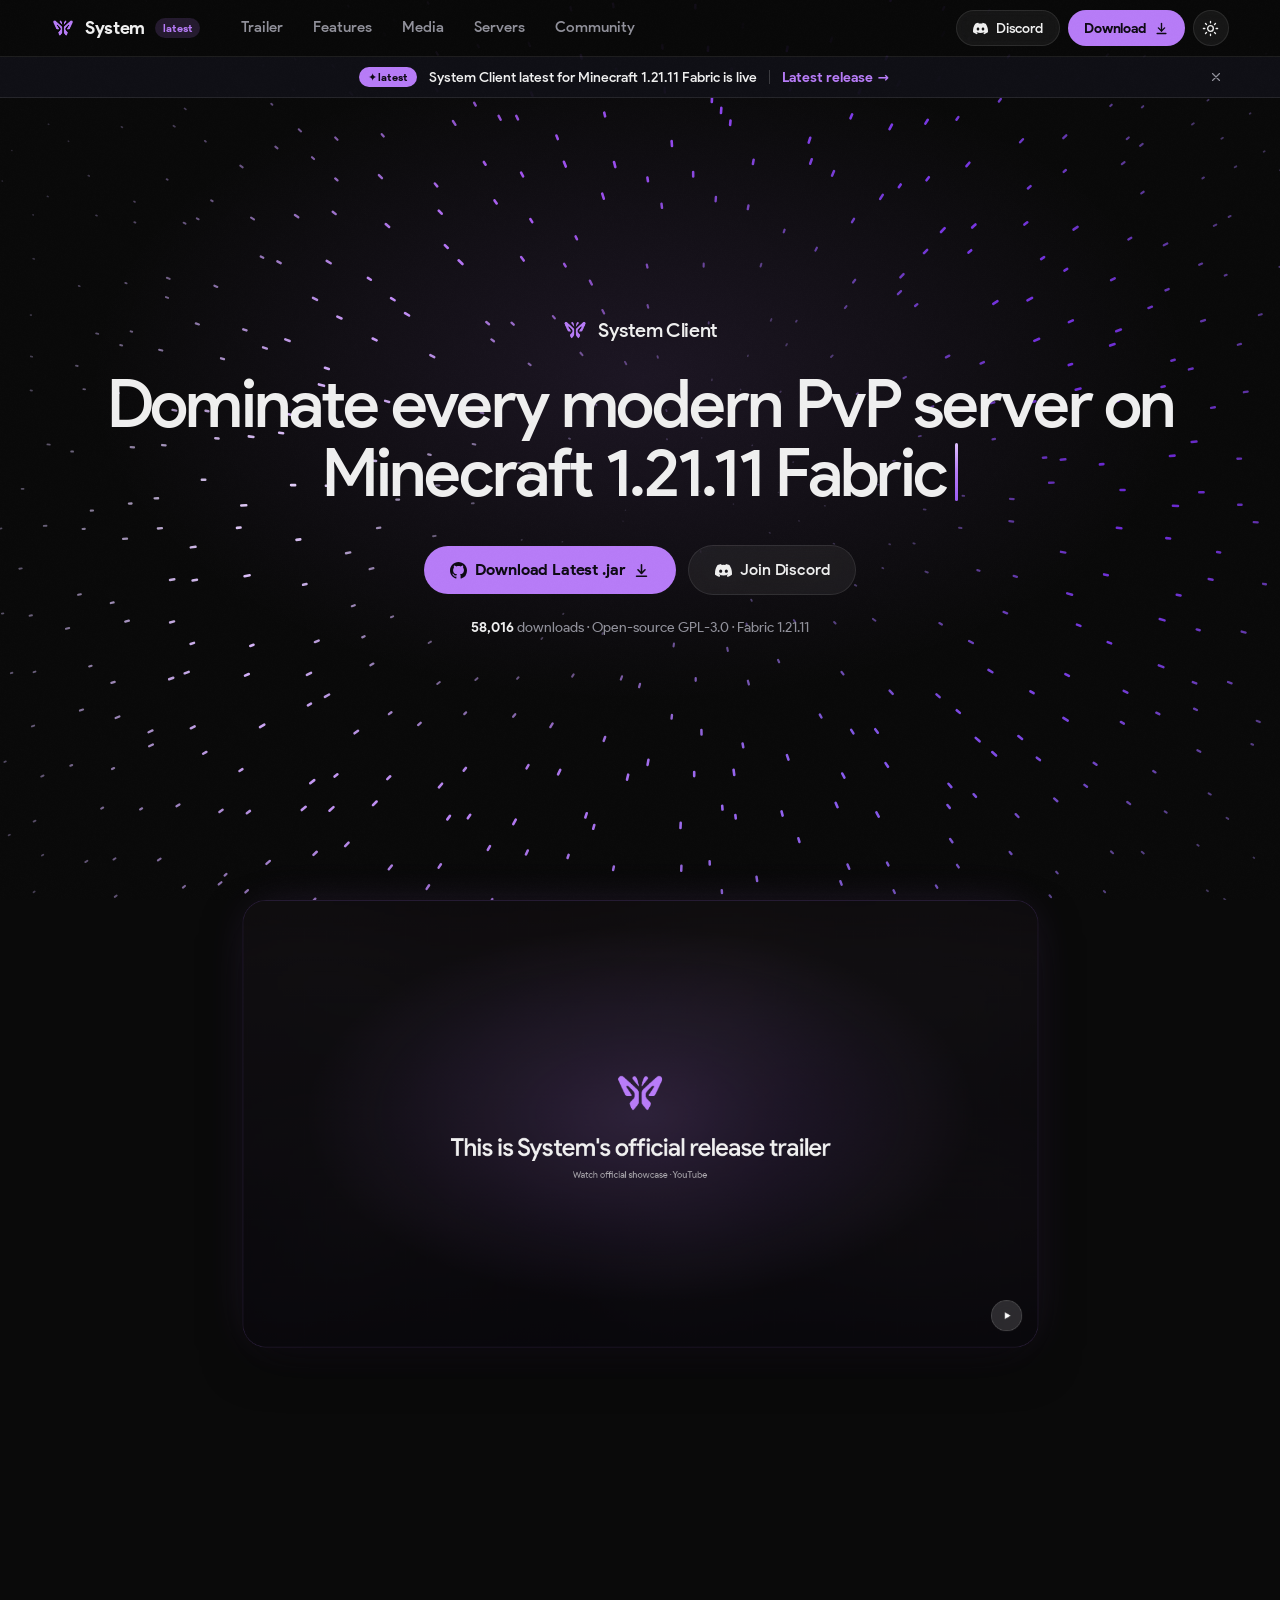
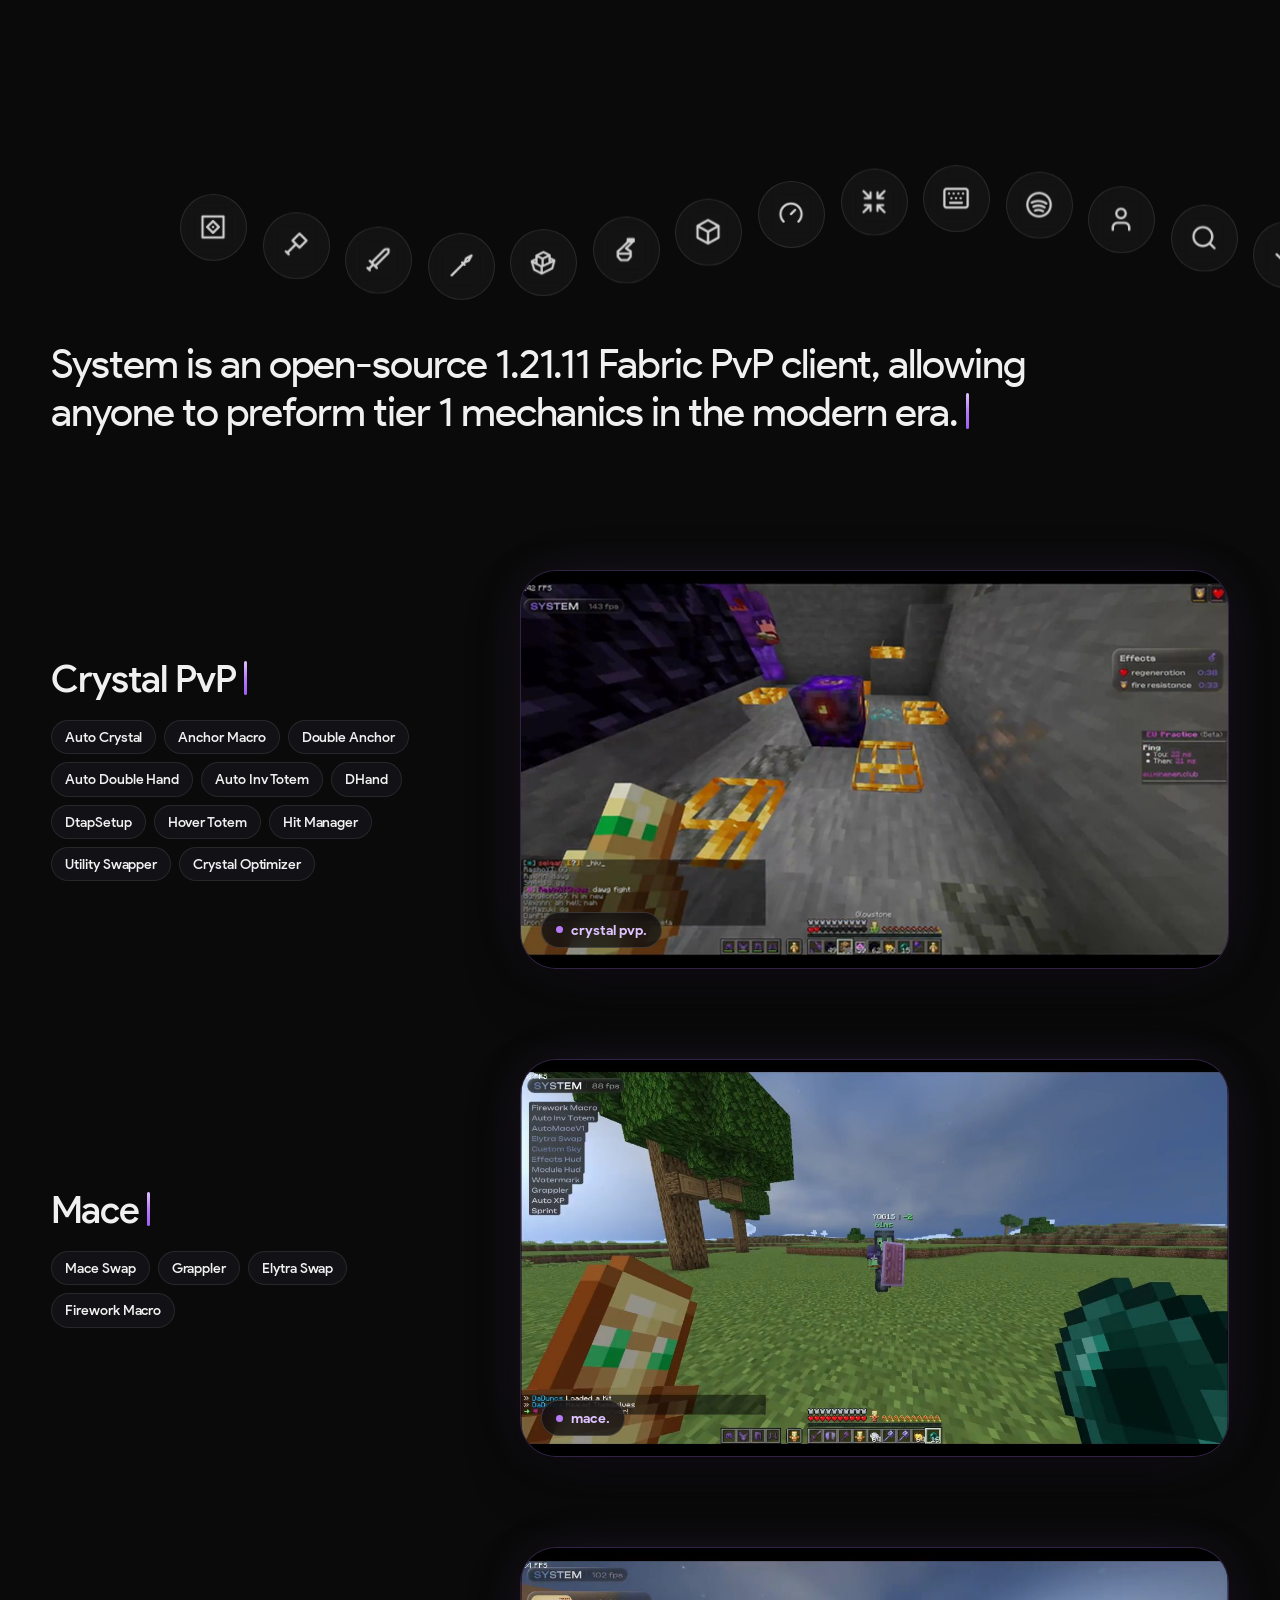
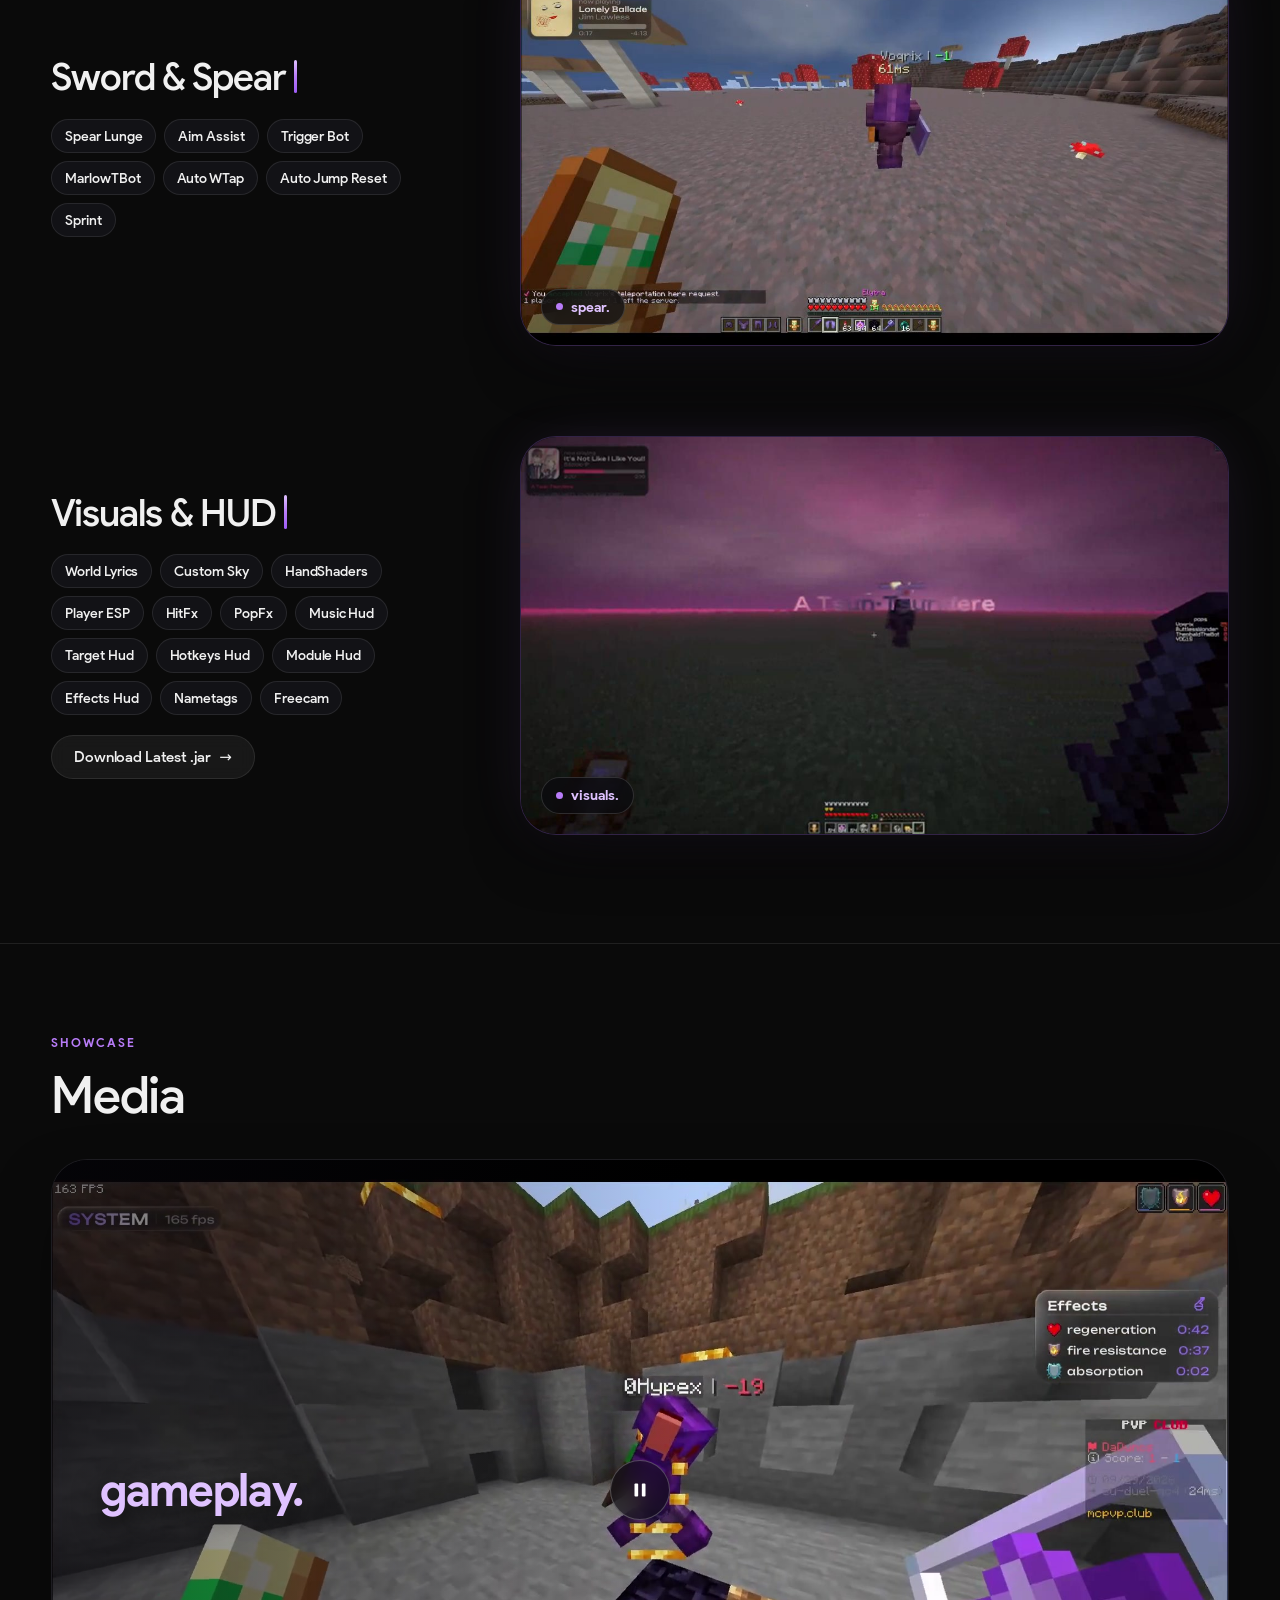
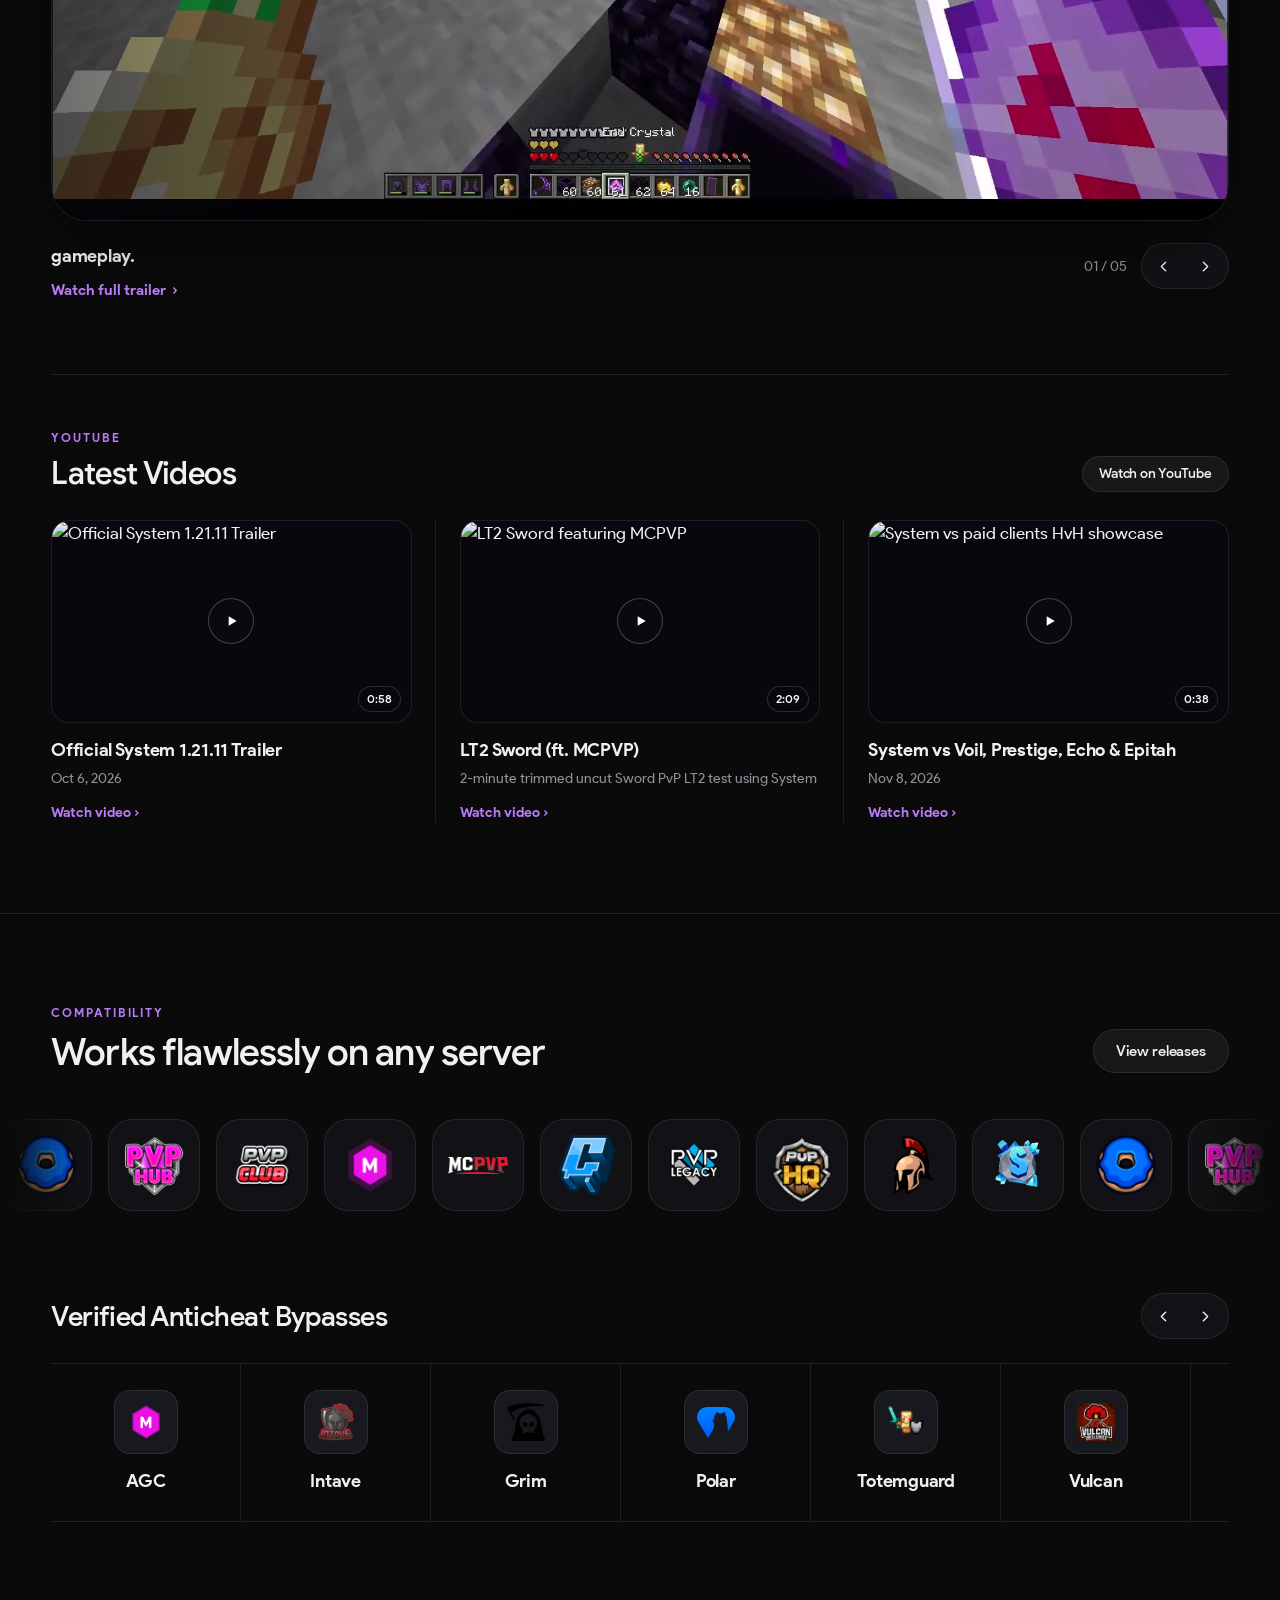
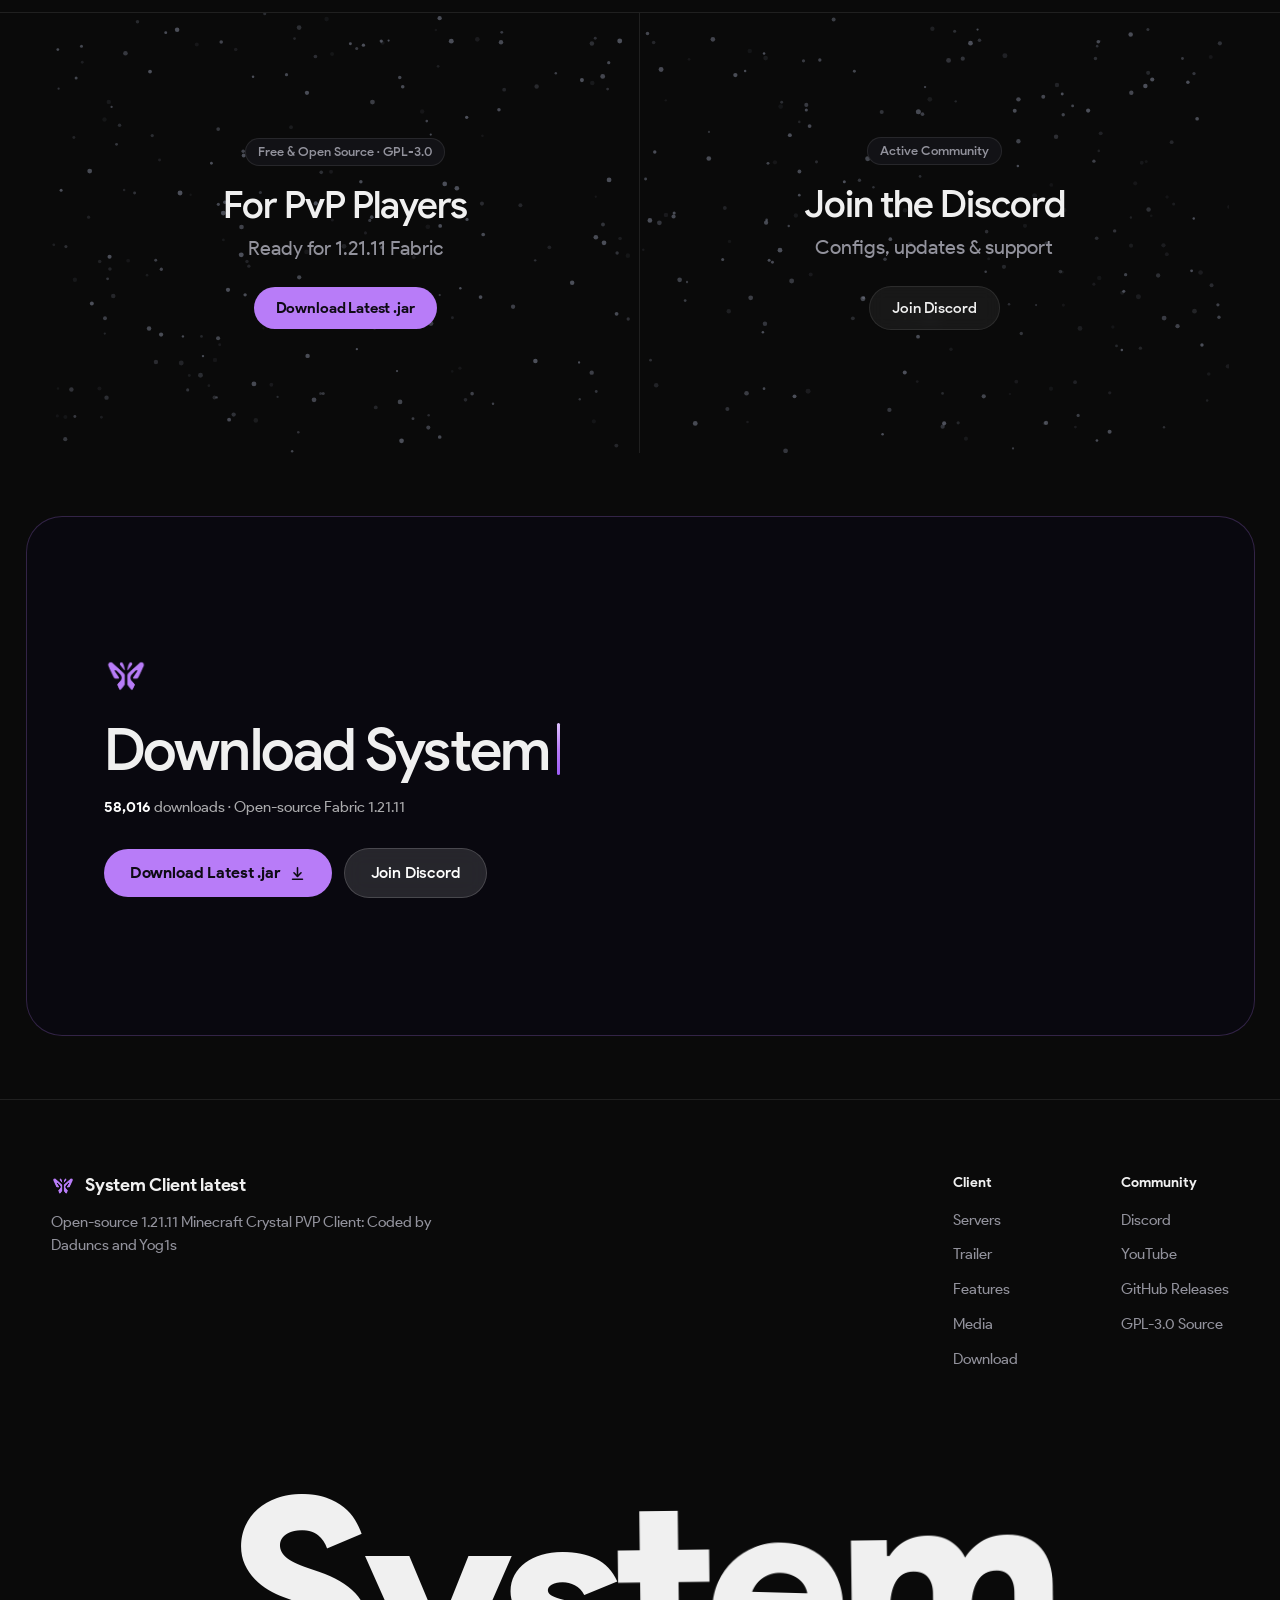
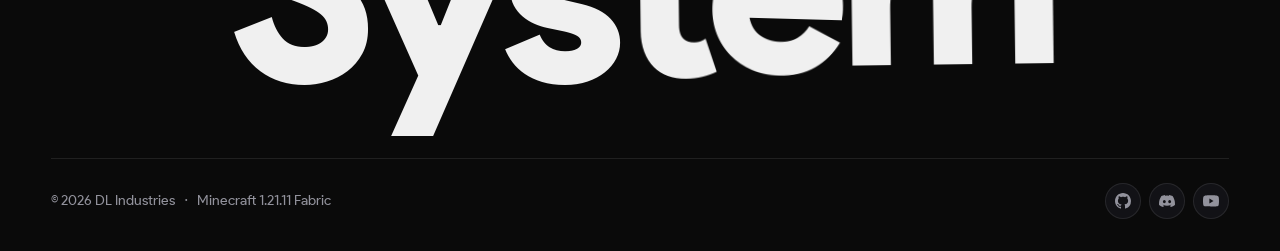
==== commit de16a6c0: "new website for b2.4" ====
--- a/index.html
+++ b/index.html
@@ -1,27 +1,28 @@
 <!DOCTYPE html>
-<html lang="en">
+<html lang="en" data-theme="dark">
 <head>
   <meta charset="UTF-8">
   <meta name="viewport" content="width=device-width, initial-scale=1.0, viewport-fit=cover">
 
-  <title>System Client b2.0 | Minecraft 1.21.11 Fabric Client</title>
-  <meta name="title" content="System Client b2.0 | Minecraft 1.21.11 Fabric Client">
-  <meta name="description" content="System Client b2.0 is an open-source Minecraft 1.21.11 Fabric PvP client with verified bypasses for Polar (pvphub, mcpvp), Totemguard v2/v3, Grim, Vulcan, Intave, Matrix, and AGC (Minemen.club).">
-  <meta name="keywords" content="System Client, Minecraft 1.21.11 client, Fabric PvP client, Polar bypass, Totemguard bypass, Grim bypass, Vulcan bypass, Intave bypass, Matrix bypass, AGC Minemen bypass, pvphub, mcpvp, AutoMace, AutoCrystal, SafeAnchors">
+  <title>System Client | Minecraft 1.21.11 Fabric Client</title>
+  <meta name="title" content="System Client | Minecraft 1.21.11 Fabric Client">
+  <meta name="description" content="System Client is an open-source Minecraft 1.21.11 Fabric PvP client with verified bypasses for Polar (pvphub, mcpvp), Totemguard v2/v3, Grim, Vulcan, Intave, Matrix, and AGC (Minemen.club).">
+  <meta name="keywords" content="System Client, Minecraft 1.21.11 client, Fabric PvP client, Polar bypass, Totemguard bypass, Grim bypass, Vulcan bypass, Intave bypass, Matrix bypass, AGC Minemen bypass, pvphub, mcpvp, Mace PvP, Spear PvP, AutoCrystal, SafeAnchors">
   <meta name="robots" content="index, follow">
+  <meta name="google-site-verification" content="_WtpHmUOH9sj_ZO2SzHARdCGPXk3jrb5UcvZhxcGYFM">
   <meta name="theme-color" content="#0a0a0a">
 
   <link rel="canonical" href="https://download.daduncs.cloud/">
 
   <meta property="og:type" content="website">
   <meta property="og:url" content="https://download.daduncs.cloud/">
-  <meta property="og:title" content="System Client b2.0 | Minecraft 1.21.11 Fabric Client">
+  <meta property="og:title" content="System Client | Minecraft 1.21.11 Fabric Client">
   <meta property="og:description" content="Bypasses for Polar, Totemguard v2/v3, Grim, Vulcan, Intave, Matrix and AGC (Minemen) on 1.21.11.">
   <meta property="og:image" content="assets/icon.png">
 
   <meta property="twitter:card" content="summary_large_image">
   <meta property="twitter:url" content="https://download.daduncs.cloud/">
-  <meta property="twitter:title" content="System Client b2.0 | Minecraft 1.21.11 Fabric Client">
+  <meta property="twitter:title" content="System Client | Minecraft 1.21.11 Fabric Client">
   <meta property="twitter:description" content="Bypasses for Polar, Totemguard, Grim, Vulcan, Intave, Matrix and AGC. Mace, crystal and anchor PvP on 1.21.11.">
   <meta property="twitter:image" content="assets/icon.png">
 
@@ -32,14 +33,13 @@
   <link rel="preload" href="assets/fonts/ProductSans-Bold.woff" as="font" type="font/woff" crossorigin>
   <link rel="preload" href="assets/fonts/ProductSans-Black.woff" as="font" type="font/woff" crossorigin>
 
-  <link rel="stylesheet" href="style.css?v=8.3">
+  <link rel="stylesheet" href="style.css?v=b2.4">
 
   <script type="application/ld+json">
   {
     "@context": "https://schema.org",
     "@type": "SoftwareApplication",
     "name": "System Client",
-    "softwareVersion": "b2.0",
     "applicationCategory": "GameApplication",
     "operatingSystem": "Windows, macOS, Linux",
     "description": "Minecraft 1.21.11 Fabric PvP client with anticheat bypasses and combat modules.",
@@ -52,256 +52,650 @@
 
   <div class="grain" aria-hidden="true"></div>
 
-  <header class="nav" id="nav">
-    <div class="wrap nav-in">
-      <a class="brand" href="#top" aria-label="System Client">
-        <i class="mark mark-nav" aria-hidden="true"></i>
-        <span class="brand-word">System</span>
-        <span class="chip">b2.0</span>
-      </a>
-
-      <nav class="nav-links" aria-label="Sections">
-        <a href="#servers">Servers</a>
-        <a href="#trailer">Trailer</a>
-        <a href="#media">Media</a>
-        <a href="#community">Community</a>
-      </nav>
-
-      <div class="nav-end">
-        <a class="btn btn-accent btn-sm" href="https://github.com/daduncs/system/releases/latest" target="_blank" rel="noopener noreferrer">
-          <svg viewBox="0 0 24 24" fill="currentColor" aria-hidden="true"><path d="M12 0C5.37 0 0 5.37 0 12c0 5.31 3.435 9.795 8.205 11.385.6.105.825-.255.825-.57 0-.285-.015-1.23-.015-2.235-3.015.555-3.795-.735-4.035-1.41-.135-.345-.72-1.41-1.23-1.695-.42-.225-1.02-.78-.015-.795.945-.015 1.62.87 1.845 1.23 1.08 1.815 2.805 1.305 3.495.99.105-.78.42-1.305.765-1.605-2.67-.3-5.46-1.335-5.46-5.925 0-1.305.465-2.385 1.23-3.225-.12-.3-.54-1.53.12-3.18 0 0 1.005-.315 3.3 1.23.96-.27 1.98-.405 3-.405s2.04.135 3 .405c2.295-1.56 3.3-1.23 3.3-1.23.66 1.65.24 2.88.12 3.18.765.84 1.23 1.905 1.23 3.225 0 4.605-2.805 5.625-5.475 5.925.435.375.81 1.095.81 2.22 0 1.605-.015 2.895-.015 3.3 0 .315.225.69.825.57A12.02 12.02 0 0 0 24 12c0-6.63-5.37-12-12-12z"/></svg>
-          <span>Download</span>
+  <header class="site-header" id="siteHeader">
+    <div class="nav-row">
+      <div class="wrap nav-in">
+        <a class="brand" href="#top" aria-label="System Client">
+          <i class="mark mark-nav" aria-hidden="true"></i>
+          <span class="brand-word">System</span>
+          <span class="chip release-version">latest</span>
         </a>
 
-        <a class="btn btn-ghost btn-sm" href="https://discord.gg/DQ9QmSBnsV" target="_blank" rel="noopener noreferrer">
-          <svg viewBox="0 0 24 24" fill="currentColor" aria-hidden="true"><path d="M20.317 4.37a19.791 19.791 0 0 0-4.885-1.515.074.074 0 0 0-.079.037c-.21.375-.444.864-.608 1.25a18.27 18.27 0 0 0-5.487 0 12.64 12.64 0 0 0-.617-1.25.077.077 0 0 0-.079-.037A19.736 19.736 0 0 0 3.677 4.37a.07.07 0 0 0-.032.027C.533 9.046-.32 13.58.099 18.057a.082.082 0 0 0 .031.057 19.9 19.9 0 0 0 5.993 3.03.078.078 0 0 0 .084-.028c.462-.63.874-1.295 1.226-1.994.021-.041.001-.09-.041-.106a13.107 13.107 0 0 1-1.872-.892.077.077 0 0 1-.008-.128 10.2 10.2 0 0 0 .372-.292.074.074 0 0 1 .077-.01c3.929 1.793 8.18 1.793 12.061 0a.074.074 0 0 1 .078.01c.12.098.246.198.373.292a.077.077 0 0 1-.006.127 12.299 12.299 0 0 1-1.873.893.077.077 0 0 0-.041.107c.36.698.772 1.362 1.225 1.993a.076.076 0 0 0 .084.028 19.839 19.839 0 0 0 6.002-3.03.077.077 0 0 0 .032-.054c.5-5.177-.838-9.674-3.549-13.66a.061.061 0 0 0-.031-.028zM8.02 15.33c-1.183 0-2.157-1.085-2.157-2.419 0-1.333.956-2.419 2.157-2.419 1.21 0 2.176 1.096 2.157 2.42 0 1.333-.956 2.418-2.157 2.418zm7.975 0c-1.183 0-2.157-1.085-2.157-2.419 0-1.333.955-2.419 2.157-2.419 1.21 0 2.176 1.096 2.157 2.42 0 1.333-.946 2.418-2.157 2.418z"/></svg>
-          <span>Discord</span>
-        </a>
-
-        <button class="burger" id="burger" aria-label="Menu" aria-expanded="false" aria-controls="drawer">
-          <span></span><span></span>
-        </button>
-      </div>
-    </div>
-
-    <div class="drawer" id="drawer">
-      <a href="#servers">Servers</a>
-      <a href="#trailer">Trailer</a>
-      <a href="#media">Media</a>
-      <a href="#community">Community</a>
-      <a class="btn btn-accent" href="https://github.com/daduncs/system/releases/latest" target="_blank" rel="noopener noreferrer">
-        <svg viewBox="0 0 24 24" fill="currentColor" aria-hidden="true"><path d="M12 0C5.37 0 0 5.37 0 12c0 5.31 3.435 9.795 8.205 11.385.6.105.825-.255.825-.57 0-.285-.015-1.23-.015-2.235-3.015.555-3.795-.735-4.035-1.41-.135-.345-.72-1.41-1.23-1.695-.42-.225-1.02-.78-.015-.795.945-.015 1.62.87 1.845 1.23 1.08 1.815 2.805 1.305 3.495.99.105-.78.42-1.305.765-1.605-2.67-.3-5.46-1.335-5.46-5.925 0-1.305.465-2.385 1.23-3.225-.12-.3-.54-1.53.12-3.18 0 0 1.005-.315 3.3 1.23.96-.27 1.98-.405 3-.405s2.04.135 3 .405c2.295-1.56 3.3-1.23 3.3-1.23.66 1.65.24 2.88.12 3.18.765.84 1.23 1.905 1.23 3.225 0 4.605-2.805 5.625-5.475 5.925.435.375.81 1.095.81 2.22 0 1.605-.015 2.895-.015 3.3 0 .315.225.69.825.57A12.02 12.02 0 0 0 24 12c0-6.63-5.37-12-12-12z"/></svg>
-        <span>Download Latest .jar</span>
-      </a>
-      <a class="btn btn-ghost" href="https://discord.gg/DQ9QmSBnsV" target="_blank" rel="noopener noreferrer">
-        <svg viewBox="0 0 24 24" fill="currentColor" aria-hidden="true"><path d="M20.317 4.37a19.791 19.791 0 0 0-4.885-1.515.074.074 0 0 0-.079.037c-.21.375-.444.864-.608 1.25a18.27 18.27 0 0 0-5.487 0 12.64 12.64 0 0 0-.617-1.25.077.077 0 0 0-.079-.037A19.736 19.736 0 0 0 3.677 4.37a.07.07 0 0 0-.032.027C.533 9.046-.32 13.58.099 18.057a.082.082 0 0 0 .031.057 19.9 19.9 0 0 0 5.993 3.03.078.078 0 0 0 .084-.028c.462-.63.874-1.295 1.226-1.994.021-.041.001-.09-.041-.106a13.107 13.107 0 0 1-1.872-.892.077.077 0 0 1-.008-.128 10.2 10.2 0 0 0 .372-.292.074.074 0 0 1 .077-.01c3.929 1.793 8.18 1.793 12.061 0a.074.074 0 0 1 .078.01c.12.098.246.198.373.292a.077.077 0 0 1-.006.127 12.299 12.299 0 0 1-1.873.893.077.077 0 0 0-.041.107c.36.698.772 1.362 1.225 1.993a.076.076 0 0 0 .084.028 19.839 19.839 0 0 0 6.002-3.03.077.077 0 0 0 .032-.054c.5-5.177-.838-9.674-3.549-13.66a.061.061 0 0 0-.031-.028zM8.02 15.33c-1.183 0-2.157-1.085-2.157-2.419 0-1.333.956-2.419 2.157-2.419 1.21 0 2.176 1.096 2.157 2.42 0 1.333-.956 2.418-2.157 2.418zm7.975 0c-1.183 0-2.157-1.085-2.157-2.419 0-1.333.955-2.419 2.157-2.419 1.21 0 2.176 1.096 2.157 2.42 0 1.333-.946 2.418-2.157 2.418z"/></svg>
-        <span>Discord</span>
-      </a>
-    </div>
-  </header>
-
-  <section class="hero">
-    <video class="hero-film" autoplay muted loop playsinline preload="auto" poster="assets/bg/hero.jpg" aria-hidden="true">
-      <source src="assets/clips/hero.mp4" type="video/mp4">
-    </video>
-    <div class="hero-veil" aria-hidden="true"></div>
-
-    <div class="wrap hero-in">
-      <div class="sigil reveal">
-        <i class="mark mark-hero" aria-hidden="true"></i>
-      </div>
-
-      <h1 class="word reveal">System</h1>
-
-      <div class="hero-rule reveal" aria-hidden="true"></div>
-
-      <p class="hero-meta reveal">Minecraft 1.21.11 Fabric Client</p>
-
-      <div class="hero-act reveal">
-        <div class="hero-btns">
-          <a class="btn btn-accent" href="https://github.com/daduncs/system/releases/latest" target="_blank" rel="noopener noreferrer">
-            <svg viewBox="0 0 24 24" fill="currentColor" aria-hidden="true"><path d="M12 0C5.37 0 0 5.37 0 12c0 5.31 3.435 9.795 8.205 11.385.6.105.825-.255.825-.57 0-.285-.015-1.23-.015-2.235-3.015.555-3.795-.735-4.035-1.41-.135-.345-.72-1.41-1.23-1.695-.42-.225-1.02-.78-.015-.795.945-.015 1.62.87 1.845 1.23 1.08 1.815 2.805 1.305 3.495.99.105-.78.42-1.305.765-1.605-2.67-.3-5.46-1.335-5.46-5.925 0-1.305.465-2.385 1.23-3.225-.12-.3-.54-1.53.12-3.18 0 0 1.005-.315 3.3 1.23.96-.27 1.98-.405 3-.405s2.04.135 3 .405c2.295-1.56 3.3-1.23 3.3-1.23.66 1.65.24 2.88.12 3.18.765.84 1.23 1.905 1.23 3.225 0 4.605-2.805 5.625-5.475 5.925.435.375.81 1.095.81 2.22 0 1.605-.015 2.895-.015 3.3 0 .315.225.69.825.57A12.02 12.02 0 0 0 24 12c0-6.63-5.37-12-12-12z"/></svg>
-            <span>Download Latest .jar</span>
-          </a>
-
-          <a class="btn btn-ghost" href="https://discord.gg/DQ9QmSBnsV" target="_blank" rel="noopener noreferrer">
+        <nav class="nav-links" aria-label="Sections">
+          <a href="#trailer">Trailer</a>
+          <a href="#features">Features</a>
+          <a href="#media">Media</a>
+          <a href="#servers">Servers</a>
+          <a href="#community">Community</a>
+        </nav>
+
+        <div class="nav-end">
+          <a class="btn btn-secondary btn-sm nav-cta" href="https://discord.gg/kP8Mj4BPXv" target="_blank" rel="noopener noreferrer">
             <svg viewBox="0 0 24 24" fill="currentColor" aria-hidden="true"><path d="M20.317 4.37a19.791 19.791 0 0 0-4.885-1.515.074.074 0 0 0-.079.037c-.21.375-.444.864-.608 1.25a18.27 18.27 0 0 0-5.487 0 12.64 12.64 0 0 0-.617-1.25.077.077 0 0 0-.079-.037A19.736 19.736 0 0 0 3.677 4.37a.07.07 0 0 0-.032.027C.533 9.046-.32 13.58.099 18.057a.082.082 0 0 0 .031.057 19.9 19.9 0 0 0 5.993 3.03.078.078 0 0 0 .084-.028c.462-.63.874-1.295 1.226-1.994.021-.041.001-.09-.041-.106a13.107 13.107 0 0 1-1.872-.892.077.077 0 0 1-.008-.128 10.2 10.2 0 0 0 .372-.292.074.074 0 0 1 .077-.01c3.929 1.793 8.18 1.793 12.061 0a.074.074 0 0 1 .078.01c.12.098.246.198.373.292a.077.077 0 0 1-.006.127 12.299 12.299 0 0 1-1.873.893.077.077 0 0 0-.041.107c.36.698.772 1.362 1.225 1.993a.076.076 0 0 0 .084.028 19.839 19.839 0 0 0 6.002-3.03.077.077 0 0 0 .032-.054c.5-5.177-.838-9.674-3.549-13.66a.061.061 0 0 0-.031-.028zM8.02 15.33c-1.183 0-2.157-1.085-2.157-2.419 0-1.333.956-2.419 2.157-2.419 1.21 0 2.176 1.096 2.157 2.42 0 1.333-.956 2.418-2.157 2.418zm7.975 0c-1.183 0-2.157-1.085-2.157-2.419 0-1.333.955-2.419 2.157-2.419 1.21 0 2.176 1.096 2.157 2.42 0 1.333-.946 2.418-2.157 2.418z"/></svg>
             <span>Discord</span>
           </a>
-        </div>
-
-        <p class="stat"><b id="downloadCount">0</b> downloads</p>
+
+          <a class="btn btn-accent btn-sm nav-cta" href="https://github.com/daduncs/system/releases/latest" target="_blank" rel="noopener noreferrer">
+            <span>Download</span>
+            <svg viewBox="0 0 24 24" fill="none" stroke="currentColor" stroke-width="2.2" stroke-linecap="round" stroke-linejoin="round" aria-hidden="true"><path d="M12 4v12"/><path d="m7 11 5 5 5-5"/><path d="M5 20h14"/></svg>
+          </a>
+
+          <button class="theme-toggle" id="themeToggle" type="button" aria-label="Switch to light theme" title="Toggle theme">
+            <svg class="icon-sun" viewBox="0 0 24 24" fill="none" stroke="currentColor" stroke-width="1.9" stroke-linecap="round" stroke-linejoin="round" aria-hidden="true">
+              <circle cx="12" cy="12" r="4"/>
+              <path d="M12 2v2M12 20v2M4.93 4.93l1.41 1.41M17.66 17.66l1.41 1.41M2 12h2M20 12h2M6.34 17.66l-1.41 1.41M19.07 4.93l-1.41 1.41"/>
+            </svg>
+            <svg class="icon-moon" viewBox="0 0 24 24" fill="none" stroke="currentColor" stroke-width="1.9" stroke-linecap="round" stroke-linejoin="round" aria-hidden="true">
+              <path d="M21 12.79A9 9 0 1 1 11.21 3a7 7 0 0 0 9.79 9.79z"/>
+            </svg>
+          </button>
+
+          <button class="burger" id="burger" type="button" aria-label="Menu" aria-expanded="false" aria-controls="drawer">
+            <span></span><span></span>
+          </button>
+        </div>
       </div>
     </div>
 
-    <a class="cue" href="#servers" aria-label="Scroll down">
-      <svg viewBox="0 0 24 24" fill="none" stroke="currentColor" stroke-width="1.6" stroke-linecap="round" stroke-linejoin="round" aria-hidden="true"><polyline points="6 9 12 15 18 9"></polyline></svg>
-    </a>
-  </section>
+    <div class="announcement-bar" id="announcementBar">
+      <div class="wrap announcement-in">
+        <div class="announcement-content">
+          <span class="announcement-badge">&#10022; <span class="release-version">latest</span></span>
+          <span class="announcement-text">System Client <span class="release-version">latest</span> for Minecraft 1.21.11 Fabric is live</span>
+          <span class="announcement-divider" aria-hidden="true"></span>
+          <a class="announcement-link" href="https://github.com/daduncs/system/releases/latest" target="_blank" rel="noopener noreferrer">
+            <span>Latest release</span>
+            <span aria-hidden="true">&rarr;</span>
+          </a>
+        </div>
+        <button class="announcement-dismiss" id="dismissAnnouncement" type="button" aria-label="Dismiss announcement">
+          <svg viewBox="0 0 24 24" fill="none" stroke="currentColor" stroke-width="2" stroke-linecap="round" aria-hidden="true"><path d="M18 6 6 18M6 6l12 12"/></svg>
+        </button>
+      </div>
+    </div>
+
+    <div class="drawer" id="drawer">
+      <a href="#trailer">Trailer</a>
+      <a href="#features">Features</a>
+      <a href="#media">Media</a>
+      <a href="#servers">Servers</a>
+      <a href="#community">Community</a>
+      <div class="drawer-actions">
+        <a class="btn btn-accent" href="https://github.com/daduncs/system/releases/latest" target="_blank" rel="noopener noreferrer">
+          <svg viewBox="0 0 24 24" fill="currentColor" aria-hidden="true"><path d="M12 0C5.37 0 0 5.37 0 12c0 5.31 3.435 9.795 8.205 11.385.6.105.825-.255.825-.57 0-.285-.015-1.23-.015-2.235-3.015.555-3.795-.735-4.035-1.41-.135-.345-.72-1.41-1.23-1.695-.42-.225-1.02-.78-.015-.795.945-.015 1.62.87 1.845 1.23 1.08 1.815 2.805 1.305 3.495.99.105-.78.42-1.305.765-1.605-2.67-.3-5.46-1.335-5.46-5.925 0-1.305.465-2.385 1.23-3.225-.12-.3-.54-1.53.12-3.18 0 0 1.005-.315 3.3 1.23.96-.27 1.98-.405 3-.405s2.04.135 3 .405c2.295-1.56 3.3-1.23 3.3-1.23.66 1.65.24 2.88.12 3.18.765.84 1.23 1.905 1.23 3.225 0 4.605-2.805 5.625-5.475 5.925.435.375.81 1.095.81 2.22 0 1.605-.015 2.895-.015 3.3 0 .315.225.69.825.57A12.02 12.02 0 0 0 24 12c0-6.63-5.37-12-12-12z"/></svg>
+          <span>Download Latest .jar</span>
+        </a>
+        <a class="btn btn-secondary" href="https://discord.gg/kP8Mj4BPXv" target="_blank" rel="noopener noreferrer">
+          <svg viewBox="0 0 24 24" fill="currentColor" aria-hidden="true"><path d="M20.317 4.37a19.791 19.791 0 0 0-4.885-1.515.074.074 0 0 0-.079.037c-.21.375-.444.864-.608 1.25a18.27 18.27 0 0 0-5.487 0 12.64 12.64 0 0 0-.617-1.25.077.077 0 0 0-.079-.037A19.736 19.736 0 0 0 3.677 4.37a.07.07 0 0 0-.032.027C.533 9.046-.32 13.58.099 18.057a.082.082 0 0 0 .031.057 19.9 19.9 0 0 0 5.993 3.03.078.078 0 0 0 .084-.028c.462-.63.874-1.295 1.226-1.994.021-.041.001-.09-.041-.106a13.107 13.107 0 0 1-1.872-.892.077.077 0 0 1-.008-.128 10.2 10.2 0 0 0 .372-.292.074.074 0 0 1 .077-.01c3.929 1.793 8.18 1.793 12.061 0a.074.074 0 0 1 .078.01c.12.098.246.198.373.292a.077.077 0 0 1-.006.127 12.299 12.299 0 0 1-1.873.893.077.077 0 0 0-.041.107c.36.698.772 1.362 1.225 1.993a.076.076 0 0 0 .084.028 19.839 19.839 0 0 0 6.002-3.03.077.077 0 0 0 .032-.054c.5-5.177-.838-9.674-3.549-13.66a.061.061 0 0 0-.031-.028zM8.02 15.33c-1.183 0-2.157-1.085-2.157-2.419 0-1.333.956-2.419 2.157-2.419 1.21 0 2.176 1.096 2.157 2.42 0 1.333-.956 2.418-2.157 2.418zm7.975 0c-1.183 0-2.157-1.085-2.157-2.419 0-1.333.955-2.419 2.157-2.419 1.21 0 2.176 1.096 2.157 2.42 0 1.333-.946 2.418-2.157 2.418z"/></svg>
+          <span>Join Discord</span>
+        </a>
+      </div>
+    </div>
+  </header>
 
   <main>
 
-    <section class="band" id="servers">
-      <span id="bypasses" style="position:absolute; top:-80px;"></span>
-      <p class="eyebrow wrap reveal">Works flawlessly on any server</p>
-
-      <div class="belt">
+    <section class="hero" aria-label="Hero">
+      <canvas id="heroParticles" class="particle-canvas" aria-hidden="true"></canvas>
+      <div class="hero-glow" aria-hidden="true"></div>
+
+      <div class="wrap hero-in">
+        <div class="hero-lockup" data-hero-logo>
+          <i class="mark mark-hero-lockup" aria-hidden="true"></i>
+          <span>System Client</span>
+        </div>
+
+        <h1 class="hero-title" id="heroTypedTitle" data-type-lines="Dominate every modern PvP server on|Minecraft 1.21.11 Fabric">
+          <span class="typed-target">Dominate every modern PvP server on<br>Minecraft 1.21.11 Fabric</span><span class="typing-cursor typing-cursor--fade" aria-hidden="true"></span>
+        </h1>
+
+        <div class="hero-actions" data-hero-cta>
+          <a class="btn btn-accent btn-lg" href="https://github.com/daduncs/system/releases/latest" target="_blank" rel="noopener noreferrer">
+            <svg viewBox="0 0 24 24" fill="currentColor" aria-hidden="true"><path d="M12 0C5.37 0 0 5.37 0 12c0 5.31 3.435 9.795 8.205 11.385.6.105.825-.255.825-.57 0-.285-.015-1.23-.015-2.235-3.015.555-3.795-.735-4.035-1.41-.135-.345-.72-1.41-1.23-1.695-.42-.225-1.02-.78-.015-.795.945-.015 1.62.87 1.845 1.23 1.08 1.815 2.805 1.305 3.495.99.105-.78.42-1.305.765-1.605-2.67-.3-5.46-1.335-5.46-5.925 0-1.305.465-2.385 1.23-3.225-.12-.3-.54-1.53.12-3.18 0 0 1.005-.315 3.3 1.23.96-.27 1.98-.405 3-.405s2.04.135 3 .405c2.295-1.56 3.3-1.23 3.3-1.23.66 1.65.24 2.88.12 3.18.765.84 1.23 1.905 1.23 3.225 0 4.605-2.805 5.625-5.475 5.925.435.375.81 1.095.81 2.22 0 1.605-.015 2.895-.015 3.3 0 .315.225.69.825.57A12.02 12.02 0 0 0 24 12c0-6.63-5.37-12-12-12z"/></svg>
+            <span>Download Latest .jar</span>
+            <svg viewBox="0 0 24 24" fill="none" stroke="currentColor" stroke-width="2.2" stroke-linecap="round" stroke-linejoin="round" aria-hidden="true"><path d="M12 4v12"/><path d="m7 11 5 5 5-5"/><path d="M5 20h14"/></svg>
+          </a>
+
+          <a class="btn btn-secondary btn-lg" href="https://discord.gg/kP8Mj4BPXv" target="_blank" rel="noopener noreferrer">
+            <svg viewBox="0 0 24 24" fill="currentColor" aria-hidden="true"><path d="M20.317 4.37a19.791 19.791 0 0 0-4.885-1.515.074.074 0 0 0-.079.037c-.21.375-.444.864-.608 1.25a18.27 18.27 0 0 0-5.487 0 12.64 12.64 0 0 0-.617-1.25.077.077 0 0 0-.079-.037A19.736 19.736 0 0 0 3.677 4.37a.07.07 0 0 0-.032.027C.533 9.046-.32 13.58.099 18.057a.082.082 0 0 0 .031.057 19.9 19.9 0 0 0 5.993 3.03.078.078 0 0 0 .084-.028c.462-.63.874-1.295 1.226-1.994.021-.041.001-.09-.041-.106a13.107 13.107 0 0 1-1.872-.892.077.077 0 0 1-.008-.128 10.2 10.2 0 0 0 .372-.292.074.074 0 0 1 .077-.01c3.929 1.793 8.18 1.793 12.061 0a.074.074 0 0 1 .078.01c.12.098.246.198.373.292a.077.077 0 0 1-.006.127 12.299 12.299 0 0 1-1.873.893.077.077 0 0 0-.041.107c.36.698.772 1.362 1.225 1.993a.076.076 0 0 0 .084.028 19.839 19.839 0 0 0 6.002-3.03.077.077 0 0 0 .032-.054c.5-5.177-.838-9.674-3.549-13.66a.061.061 0 0 0-.031-.028zM8.02 15.33c-1.183 0-2.157-1.085-2.157-2.419 0-1.333.956-2.419 2.157-2.419 1.21 0 2.176 1.096 2.157 2.42 0 1.333-.956 2.418-2.157 2.418zm7.975 0c-1.183 0-2.157-1.085-2.157-2.419 0-1.333.955-2.419 2.157-2.419 1.21 0 2.176 1.096 2.157 2.42 0 1.333-.946 2.418-2.157 2.418z"/></svg>
+            <span>Join Discord</span>
+          </a>
+        </div>
+
+        <p class="hero-stat" data-hero-cta>
+          <b class="download-count">58,016</b> downloads &middot; Open-source GPL-3.0 &middot; Fabric 1.21.11
+        </p>
+      </div>
+    </section>
+
+    <section class="trailer-section" id="trailer">
+      <div class="trailer-outer">
+        <div class="trailer-card" id="trailerCard" role="button" tabindex="0" aria-label="Play System official release trailer">
+          <video class="trailer-bg" autoplay muted loop playsinline preload="auto" poster="assets/bg/hero.jpg" aria-hidden="true">
+            <source src="assets/clips/hero.mp4" type="video/mp4">
+          </video>
+          <div class="trailer-vignette" aria-hidden="true"></div>
+
+          <div class="trailer-center">
+            <div class="trailer-sigil">
+              <i class="mark mark-trailer" aria-hidden="true"></i>
+            </div>
+            <h2 class="trailer-heading">This is System's official release trailer</h2>
+            <p class="trailer-caption">Watch official showcase &middot; YouTube</p>
+          </div>
+
+          <div class="trailer-cursor" id="trailerCursor" aria-hidden="true">
+            <svg viewBox="0 0 24 24" fill="currentColor"><polygon points="6,4 20,12 6,20"/></svg>
+            <span>Play trailer</span>
+          </div>
+
+          <button class="trailer-play-fab" id="trailerPlayBtn" type="button" aria-label="Open release trailer">
+            <svg viewBox="0 0 24 24" fill="currentColor" aria-hidden="true"><polygon points="7,5 19,12 7,19"/></svg>
+          </button>
+        </div>
+      </div>
+    </section>
+
+    <section class="mission-section" id="mission">
+      <div class="icon-wave" id="iconWave" aria-label="System client modules">
+        <div class="icon-bubble" title="Crystal"><i class="gui-icon" style="--icon-src: url('assets/gui/crystal.png')"></i></div>
+        <div class="icon-bubble" title="Mace"><i class="gui-icon" style="--icon-src: url('assets/gui/mace.png')"></i></div>
+        <div class="icon-bubble" title="Sword"><i class="gui-icon" style="--icon-src: url('assets/gui/sword.png')"></i></div>
+        <div class="icon-bubble" title="Spear"><i class="gui-icon" style="--icon-src: url('assets/gui/spear.png')"></i></div>
+        <div class="icon-bubble" title="Cart"><i class="gui-icon" style="--icon-src: url('assets/gui/cart.png')"></i></div>
+        <div class="icon-bubble" title="Pot"><i class="gui-icon" style="--icon-src: url('assets/gui/pot.png')"></i></div>
+        <div class="icon-bubble" title="Render"><i class="gui-icon" style="--icon-src: url('assets/gui/render.png')"></i></div>
+        <div class="icon-bubble" title="Optimizer"><i class="gui-icon" style="--icon-src: url('assets/gui/optimizer.png')"></i></div>
+        <div class="icon-bubble" title="HUD"><i class="gui-icon" style="--icon-src: url('assets/gui/hud.png')"></i></div>
+        <div class="icon-bubble" title="Hotkeys"><i class="gui-icon" style="--icon-src: url('assets/gui/hotkeyshud.png')"></i></div>
+        <div class="icon-bubble" title="Spotify"><i class="gui-icon" style="--icon-src: url('assets/gui/spotify.png')"></i></div>
+        <div class="icon-bubble" title="Client"><i class="gui-icon" style="--icon-src: url('assets/gui/client.png')"></i></div>
+        <div class="icon-bubble" title="Search"><i class="gui-icon" style="--icon-src: url('assets/gui/search.png')"></i></div>
+        <div class="icon-bubble" title="Verified"><i class="gui-icon" style="--icon-src: url('assets/gui/checkmark.png')"></i></div>
+      </div>
+
+      <div class="wrap">
+        <p class="mission-statement reveal">
+          <span class="typed-text" data-type-text="System is an open-source 1.21.11 Fabric PvP client, allowing anyone to preform tier 1 mechanics in the modern era.">System is an open-source 1.21.11 Fabric PvP client, allowing anyone to preform tier 1 mechanics in the modern era.</span><span class="typing-cursor" aria-hidden="true"></span>
+        </p>
+      </div>
+    </section>
+
+    <section class="features-section" id="features">
+      <div class="wrap features-list">
+
+        <article class="feature-row reveal">
+          <div class="feature-copy">
+            <h2 class="feature-title"><span class="typed-text" data-type-text="Crystal PvP">Crystal PvP</span><span class="typing-cursor typing-cursor--fade" aria-hidden="true"></span></h2>
+            <ul class="module-list" aria-label="Crystal PvP modules">
+              <li class="module-pill">Auto Crystal</li>
+              <li class="module-pill">Anchor Macro</li>
+              <li class="module-pill">Double Anchor</li>
+              <li class="module-pill">Auto Double Hand</li>
+              <li class="module-pill">Auto Inv Totem</li>
+              <li class="module-pill">DHand</li>
+              <li class="module-pill">DtapSetup</li>
+              <li class="module-pill">Hover Totem</li>
+              <li class="module-pill">Hit Manager</li>
+              <li class="module-pill">Utility Swapper</li>
+              <li class="module-pill">Crystal Optimizer</li>
+            </ul>
+          </div>
+          <div class="feature-media">
+            <video class="feature-video" muted loop playsinline preload="metadata" poster="assets/posters/safeanchors.jpg">
+              <source src="assets/clips/safeanchors.mp4" type="video/mp4">
+            </video>
+            <div class="feature-chip">
+              <span class="chip-dot"></span>
+              <span>crystal pvp.</span>
+            </div>
+          </div>
+        </article>
+
+        <article class="feature-row reveal">
+          <div class="feature-copy">
+            <h2 class="feature-title"><span class="typed-text" data-type-text="Mace">Mace</span><span class="typing-cursor typing-cursor--fade" aria-hidden="true"></span></h2>
+            <ul class="module-list" aria-label="Mace modules">
+              <li class="module-pill">Mace Swap</li>
+              <li class="module-pill">Grappler</li>
+              <li class="module-pill">Elytra Swap</li>
+              <li class="module-pill">Firework Macro</li>
+            </ul>
+          </div>
+          <div class="feature-media">
+            <video class="feature-video" muted loop playsinline preload="metadata" poster="assets/posters/mace.jpg">
+              <source src="assets/clips/mace.mp4" type="video/mp4">
+            </video>
+            <div class="feature-chip">
+              <span class="chip-dot"></span>
+              <span>mace.</span>
+            </div>
+          </div>
+        </article>
+
+        <article class="feature-row reveal">
+          <div class="feature-copy">
+            <h2 class="feature-title"><span class="typed-text" data-type-text="Sword & Spear">Sword &amp; Spear</span><span class="typing-cursor typing-cursor--fade" aria-hidden="true"></span></h2>
+            <ul class="module-list" aria-label="Sword and Spear modules">
+              <li class="module-pill">Spear Lunge</li>
+              <li class="module-pill">Aim Assist</li>
+              <li class="module-pill">Trigger Bot</li>
+              <li class="module-pill">MarlowTBot</li>
+              <li class="module-pill">Auto WTap</li>
+              <li class="module-pill">Auto Jump Reset</li>
+              <li class="module-pill">Sprint</li>
+            </ul>
+          </div>
+          <div class="feature-media">
+            <video class="feature-video" muted loop playsinline preload="metadata" poster="assets/posters/speardtap.jpg">
+              <source src="assets/clips/spear%20dtap.mp4" type="video/mp4">
+            </video>
+            <div class="feature-chip">
+              <span class="chip-dot"></span>
+              <span>spear.</span>
+            </div>
+          </div>
+        </article>
+
+        <article class="feature-row reveal">
+          <div class="feature-copy">
+            <h2 class="feature-title"><span class="typed-text" data-type-text="Visuals & HUD">Visuals &amp; HUD</span><span class="typing-cursor typing-cursor--fade" aria-hidden="true"></span></h2>
+            <ul class="module-list" aria-label="Visuals and HUD modules">
+              <li class="module-pill">World Lyrics</li>
+              <li class="module-pill">Custom Sky</li>
+              <li class="module-pill">HandShaders</li>
+              <li class="module-pill">Player ESP</li>
+              <li class="module-pill">HitFx</li>
+              <li class="module-pill">PopFx</li>
+              <li class="module-pill">Music Hud</li>
+              <li class="module-pill">Target Hud</li>
+              <li class="module-pill">Hotkeys Hud</li>
+              <li class="module-pill">Module Hud</li>
+              <li class="module-pill">Effects Hud</li>
+              <li class="module-pill">Nametags</li>
+              <li class="module-pill">Freecam</li>
+            </ul>
+            <div>
+              <a class="btn btn-secondary" href="https://github.com/daduncs/system/releases/latest" target="_blank" rel="noopener noreferrer">
+                <span>Download Latest .jar</span>
+                <span aria-hidden="true">&rarr;</span>
+              </a>
+            </div>
+          </div>
+          <div class="feature-media">
+            <video class="feature-video" muted loop playsinline preload="metadata" poster="assets/posters/visuals.jpg">
+              <source src="assets/clips/lyrics2.mp4" type="video/mp4">
+            </video>
+            <div class="feature-chip">
+              <span class="chip-dot"></span>
+              <span>visuals.</span>
+            </div>
+          </div>
+        </article>
+
+      </div>
+    </section>
+
+    <section class="carousel-section" id="media">
+      <div class="wrap">
+        <div class="carousel-head reveal">
+          <p class="eyebrow">Showcase</p>
+          <h2 class="section-heading" data-split-reveal>Media</h2>
+        </div>
+
+        <div class="carousel-stage-wrap reveal">
+          <div class="carousel-stage" id="mediaCarousel">
+            <div class="carousel-slide active" data-title="gameplay.">
+              <video class="carousel-video" muted loop playsinline preload="metadata" poster="assets/posters/gameplay.jpg">
+                <source src="assets/clips/gameplay.mp4" type="video/mp4">
+              </video>
+            </div>
+            <div class="carousel-slide" data-title="safe anchors.">
+              <video class="carousel-video" muted loop playsinline preload="metadata" poster="assets/posters/safeanchors.jpg">
+                <source src="assets/clips/safeanchors.mp4" type="video/mp4">
+              </video>
+            </div>
+            <div class="carousel-slide" data-title="mace.">
+              <video class="carousel-video" muted loop playsinline preload="metadata" poster="assets/posters/mace.jpg">
+                <source src="assets/clips/mace.mp4" type="video/mp4">
+              </video>
+            </div>
+            <div class="carousel-slide" data-title="spear.">
+              <video class="carousel-video" muted loop playsinline preload="metadata" poster="assets/posters/speardtap.jpg">
+                <source src="assets/clips/spear%20dtap.mp4" type="video/mp4">
+              </video>
+            </div>
+            <div class="carousel-slide" data-title="visuals.">
+              <video class="carousel-video" muted loop playsinline preload="metadata" poster="assets/posters/visuals.jpg">
+                <source src="assets/clips/lyrics2.mp4" type="video/mp4">
+              </video>
+            </div>
+
+            <div class="carousel-scrim" aria-hidden="true"></div>
+            <div class="carousel-overlay-title" id="carouselTitle">gameplay.</div>
+
+            <div class="carousel-cursor" id="carouselCursor" aria-hidden="true">
+              <svg viewBox="0 0 24 24" fill="currentColor"><polygon points="6,4 20,12 6,20"/></svg>
+              <span>Play / Pause</span>
+            </div>
+
+            <button class="carousel-play-btn" id="carouselPlayToggle" type="button" aria-label="Pause or play clip">
+              <svg class="icon-pause" viewBox="0 0 24 24" fill="currentColor" aria-hidden="true"><rect x="6" y="5" width="4" height="14" rx="1"/><rect x="14" y="5" width="4" height="14" rx="1"/></svg>
+              <svg class="icon-play" viewBox="0 0 24 24" fill="currentColor" aria-hidden="true"><polygon points="7,5 19,12 7,19"/></svg>
+            </button>
+          </div>
+
+          <div class="carousel-bar">
+            <div class="carousel-meta">
+              <strong id="carouselMetaTitle">gameplay.</strong>
+              <button class="text-link" id="openTrailerFromCarousel" type="button">
+                <span>Watch full trailer</span>
+                <span aria-hidden="true">&rsaquo;</span>
+              </button>
+            </div>
+
+            <div class="carousel-controls-wrap">
+              <span class="carousel-counter" id="carouselCounter">01 / 05</span>
+              <div class="slider-controls">
+                <button class="slider-btn" id="carouselPrev" type="button" aria-label="Previous clip">
+                  <svg viewBox="0 0 24 24" fill="none" stroke="currentColor" stroke-width="2" stroke-linecap="round" stroke-linejoin="round" aria-hidden="true"><path d="m15 18-6-6 6-6"/></svg>
+                </button>
+                <button class="slider-btn" id="carouselNext" type="button" aria-label="Next clip">
+                  <svg viewBox="0 0 24 24" fill="none" stroke="currentColor" stroke-width="2" stroke-linecap="round" stroke-linejoin="round" aria-hidden="true"><path d="m9 18 6-6-6-6"/></svg>
+                </button>
+              </div>
+            </div>
+          </div>
+        </div>
+
+        <div class="videos-wrap">
+          <div class="videos-head reveal">
+            <div>
+              <p class="eyebrow">YouTube</p>
+              <h3 class="videos-heading">Latest Videos</h3>
+            </div>
+            <a class="btn btn-secondary btn-sm" href="https://youtu.be/Wdv_b5RYLt8" target="_blank" rel="noopener noreferrer">
+              <span>Watch on YouTube</span>
+            </a>
+          </div>
+
+          <div class="videos-grid reveal">
+            <article class="video-card" role="button" tabindex="0" data-yt-id="Wdv_b5RYLt8" data-yt-title="Official System 1.21.11 Trailer">
+              <div class="video-thumb">
+                <img src="https://i.ytimg.com/vi/Wdv_b5RYLt8/maxresdefault.jpg" alt="Official System 1.21.11 Trailer" loading="lazy">
+                <span class="video-play-pill" aria-hidden="true">
+                  <svg viewBox="0 0 24 24" fill="currentColor"><polygon points="7,5 19,12 7,19"/></svg>
+                </span>
+                <span class="video-duration">0:58</span>
+              </div>
+              <h4 class="video-title">Official System 1.21.11 Trailer</h4>
+              <p class="video-meta">Oct 6, 2026</p>
+              <span class="video-cta">Watch video &rsaquo;</span>
+            </article>
+
+            <article class="video-card" role="button" tabindex="0" data-yt-id="jnkHeUApEmc" data-yt-title="LT2 Sword (ft. MCPVP)">
+              <div class="video-thumb">
+                <img src="https://i.ytimg.com/vi/jnkHeUApEmc/maxresdefault.jpg" alt="LT2 Sword featuring MCPVP" loading="lazy">
+                <span class="video-play-pill" aria-hidden="true">
+                  <svg viewBox="0 0 24 24" fill="currentColor"><polygon points="7,5 19,12 7,19"/></svg>
+                </span>
+                <span class="video-duration">2:09</span>
+              </div>
+              <h4 class="video-title">LT2 Sword (ft. MCPVP)</h4>
+              <p class="video-meta">2-minute trimmed uncut Sword PvP LT2 test using System</p>
+              <span class="video-cta">Watch video &rsaquo;</span>
+            </article>
+
+            <article class="video-card" role="button" tabindex="0" data-yt-id="xQYVPDduPlo" data-yt-title="System vs Voil | Prestige | Echo | Epitah">
+              <div class="video-thumb">
+                <img src="https://i.ytimg.com/vi/xQYVPDduPlo/maxresdefault.jpg" alt="System vs paid clients HvH showcase" loading="lazy">
+                <span class="video-play-pill" aria-hidden="true">
+                  <svg viewBox="0 0 24 24" fill="currentColor"><polygon points="7,5 19,12 7,19"/></svg>
+                </span>
+                <span class="video-duration">0:38</span>
+              </div>
+              <h4 class="video-title">System vs Voil, Prestige, Echo &amp; Epitah</h4>
+              <p class="video-meta">Nov 8, 2026</p>
+              <span class="video-cta">Watch video &rsaquo;</span>
+            </article>
+          </div>
+        </div>
+      </div>
+    </section>
+
+    <section class="servers-section" id="servers">
+      <span id="bypasses" style="position: relative; top: -88px;"></span>
+
+      <div class="wrap servers-head reveal">
+        <div>
+          <p class="eyebrow">Compatibility</p>
+          <h2 class="section-heading-sm" data-split-reveal>Works flawlessly on any server</h2>
+        </div>
+        <a class="btn btn-secondary" href="https://github.com/daduncs/system/releases" target="_blank" rel="noopener noreferrer">
+          <span>View releases</span>
+        </a>
+      </div>
+
+      <div class="belt" aria-label="Supported servers">
         <div class="belt-track" id="belt">
           <div class="belt-half">
             <div class="belt-item" title="DonutSMP">
-              <img src="assets/icon/server_logo_0.png" alt="DonutSMP" width="60" height="60" loading="lazy">
+              <img src="assets/icon/server_logo_0.png" alt="DonutSMP" width="56" height="56" loading="lazy">
             </div>
             <div class="belt-item" title="PVPHub">
-              <img src="assets/icon/server_logo_1.png" alt="PVPHub" width="60" height="60" loading="lazy">
+              <img src="assets/icon/server_logo_1.png" alt="PVPHub" width="56" height="56" loading="lazy">
             </div>
             <div class="belt-item" title="PVP Club">
-              <img src="assets/icon/server_logo_2.png" alt="PVP Club" width="60" height="60" loading="lazy">
+              <img src="assets/icon/server_logo_2.png" alt="PVP Club" width="56" height="56" loading="lazy">
             </div>
             <div class="belt-item" title="Minemen Club">
-              <img src="assets/icon/server_logo_3.png" alt="Minemen Club" width="60" height="60" loading="lazy">
+              <img src="assets/icon/server_logo_3.png" alt="Minemen Club" width="56" height="56" loading="lazy">
             </div>
             <div class="belt-item" title="MCPVP">
-              <img src="assets/icon/server_logo_4.png" alt="MCPVP" width="60" height="60" loading="lazy">
+              <img src="assets/icon/server_logo_4.png" alt="MCPVP" width="56" height="56" loading="lazy">
             </div>
             <div class="belt-item" title="CrystalPvP">
-              <img src="assets/icon/server_logo_5.png" alt="CrystalPvP" width="60" height="60" loading="lazy">
+              <img src="assets/icon/server_logo_5.png" alt="CrystalPvP" width="56" height="56" loading="lazy">
             </div>
             <div class="belt-item" title="PVP Legacy">
-              <img src="assets/icon/server_logo_6.png" alt="PVP Legacy" width="60" height="60" loading="lazy">
+              <img src="assets/icon/server_logo_6.png" alt="PVP Legacy" width="56" height="56" loading="lazy">
             </div>
             <div class="belt-item" title="PVPHQ">
-              <img src="assets/icon/server_logo_7.png" alt="PVPHQ" width="60" height="60" loading="lazy">
+              <img src="assets/icon/server_logo_7.png" alt="PVPHQ" width="56" height="56" loading="lazy">
             </div>
             <div class="belt-item" title="Hoplite">
-              <img src="assets/icon/server_logo_8.png" alt="Hoplite" width="60" height="60" loading="lazy">
+              <img src="assets/icon/server_logo_8.png" alt="Hoplite" width="56" height="56" loading="lazy">
             </div>
             <div class="belt-item" title="Stray">
-              <img src="assets/icon/server_logo_9.png" alt="Stray" width="60" height="60" loading="lazy">
-            </div>
-          </div>
+              <img src="assets/icon/server_logo_9.png" alt="Stray" width="56" height="56" loading="lazy">
+            </div>
+          </div>
+        </div>
+      </div>
+
+      <div class="wrap bypass-wrap reveal">
+        <div class="bypass-top">
+          <h3 class="bypass-heading">Verified Anticheat Bypasses</h3>
+          <div class="slider-controls">
+            <button class="slider-btn" id="bypassPrev" type="button" aria-label="Scroll anticheats left">
+              <svg viewBox="0 0 24 24" fill="none" stroke="currentColor" stroke-width="2" stroke-linecap="round" stroke-linejoin="round" aria-hidden="true"><path d="m15 18-6-6 6-6"/></svg>
+            </button>
+            <button class="slider-btn" id="bypassNext" type="button" aria-label="Scroll anticheats right">
+              <svg viewBox="0 0 24 24" fill="none" stroke="currentColor" stroke-width="2" stroke-linecap="round" stroke-linejoin="round" aria-hidden="true"><path d="m9 18 6-6-6-6"/></svg>
+            </button>
+          </div>
+        </div>
+
+        <div class="bypass-strip" id="bypassStrip">
+          <article class="bypass-card">
+            <div class="bypass-thumb"><img src="assets/agc.webp" alt="AGC anticheat logo" loading="lazy"></div>
+            <h4 class="bypass-name">AGC</h4>
+          </article>
+
+          <article class="bypass-card">
+            <div class="bypass-thumb"><img src="assets/intave.png" alt="Intave anticheat logo" loading="lazy"></div>
+            <h4 class="bypass-name">Intave</h4>
+          </article>
+
+          <article class="bypass-card">
+            <div class="bypass-thumb"><img src="assets/grim.png" alt="Grim anticheat logo" loading="lazy"></div>
+            <h4 class="bypass-name">Grim</h4>
+          </article>
+
+          <article class="bypass-card">
+            <div class="bypass-thumb"><img src="assets/polar.svg" alt="Polar anticheat logo" loading="lazy"></div>
+            <h4 class="bypass-name">Polar</h4>
+          </article>
+
+          <article class="bypass-card">
+            <div class="bypass-thumb"><img src="assets/totemguard.webp" alt="Totemguard anticheat logo" loading="lazy"></div>
+            <h4 class="bypass-name">Totemguard</h4>
+          </article>
+
+          <article class="bypass-card">
+            <div class="bypass-thumb"><img src="assets/vulcan.png" alt="Vulcan anticheat logo" loading="lazy"></div>
+            <h4 class="bypass-name">Vulcan</h4>
+          </article>
+
+          <article class="bypass-card">
+            <div class="bypass-thumb"><img src="assets/matrix.png" alt="Matrix anticheat logo" loading="lazy"></div>
+            <h4 class="bypass-name">Matrix</h4>
+          </article>
         </div>
       </div>
     </section>
 
-    <section class="band band-trailer" id="trailer">
-      <div class="wrap trailer-showcase reveal">
-        <h2 class="trailer-title">This is System's official release trailer</h2>
-        <div class="trailer-player">
-          <iframe 
-            src="https://www.youtube-nocookie.com/embed/Wdv_b5RYLt8?rel=0&amp;modestbranding=1" 
-            title="This is System's official release trailer" 
-            allow="accelerometer; autoplay; clipboard-write; encrypted-media; gyroscope; picture-in-picture; web-share" 
-            allowfullscreen 
-            loading="lazy">
-          </iframe>
+    <section class="split-section" id="community">
+      <div class="wrap split-grid">
+        <div class="split-col">
+          <canvas class="split-canvas" data-morph-shape="butterfly" aria-hidden="true"></canvas>
+          <div class="split-body">
+            <span class="split-chip">Free &amp; Open Source &middot; GPL-3.0</span>
+            <h2 class="split-title" data-split-reveal>For PvP Players</h2>
+            <p class="split-sub">Ready for 1.21.11 Fabric</p>
+            <a class="btn btn-accent" href="https://github.com/daduncs/system/releases/latest" target="_blank" rel="noopener noreferrer">
+              <span>Download Latest .jar</span>
+            </a>
+          </div>
+        </div>
+
+        <div class="split-col">
+          <canvas class="split-canvas" data-morph-shape="hexagon" aria-hidden="true"></canvas>
+          <div class="split-body">
+            <span class="split-chip">Active Community</span>
+            <h2 class="split-title" data-split-reveal>Join the Discord</h2>
+            <p class="split-sub">Configs, updates &amp; support</p>
+            <a class="btn btn-secondary" href="https://discord.gg/kP8Mj4BPXv" target="_blank" rel="noopener noreferrer">
+              <span>Join Discord</span>
+            </a>
+          </div>
         </div>
       </div>
     </section>
 
-    <section class="band band-dusk" id="media">
-      <div class="wrap">
-        <p class="eyebrow reveal">Media</p>
-      </div>
-
-      <div class="reel-belt">
-        <div class="reel-track" id="reelTrack">
-          <div class="reel-half">
-
-            <article class="clip">
-              <div class="clip-shell">
-                <video class="reel" loop muted playsinline preload="metadata" poster="assets/posters/safeanchors.jpg">
-                  <source src="assets/clips/safeanchors.mp4" type="video/mp4">
-                </video>
-                <p class="clip-name">safe anchors.</p>
-              </div>
-            </article>
-
-            <article class="clip">
-              <div class="clip-shell">
-                <video class="reel" loop muted playsinline preload="metadata" poster="assets/posters/mace.jpg">
-                  <source src="assets/clips/mace.mp4" type="video/mp4">
-                </video>
-                <p class="clip-name">mace.</p>
-              </div>
-            </article>
-
-            <article class="clip">
-              <div class="clip-shell">
-                <video class="reel" loop muted playsinline preload="metadata" poster="assets/posters/speardtap.jpg">
-                  <source src="assets/clips/spear%20dtap.mp4" type="video/mp4">
-                </video>
-                <p class="clip-name">spear dtap.</p>
-              </div>
-            </article>
-
-            <article class="clip">
-              <div class="clip-shell">
-                <video class="reel" loop muted playsinline preload="metadata" poster="assets/posters/gameplay.jpg">
-                  <source src="assets/clips/gameplay.mp4" type="video/mp4">
-                </video>
-                <p class="clip-name">gameplay.</p>
-              </div>
-            </article>
-
-            <article class="clip">
-              <div class="clip-shell">
-                <video class="reel" loop muted playsinline preload="metadata" poster="assets/posters/visuals.jpg">
-                  <source src="assets/clips/lyrics2.mp4" type="video/mp4">
-                </video>
-                <p class="clip-name">visuals.</p>
-              </div>
-            </article>
-
+    <section class="download-cta-section" id="download">
+      <div class="download-cta-outer">
+        <div class="download-cta-card" id="downloadCtaCard">
+          <canvas id="ctaParticles" class="cta-particles" aria-hidden="true"></canvas>
+
+          <div class="download-cta-inner">
+            <i class="mark mark-cta-vortex" aria-hidden="true"></i>
+            <h2 class="download-cta-title">
+              <span class="typed-text" data-type-text="Download System">Download System</span><span class="typing-cursor" aria-hidden="true"></span>
+            </h2>
+            <p class="download-cta-stat">
+              <b class="download-count">58,016</b> downloads &middot; Open-source Fabric 1.21.11
+            </p>
+            <div class="download-cta-actions">
+              <a class="btn btn-accent btn-lg" href="https://github.com/daduncs/system/releases/latest" target="_blank" rel="noopener noreferrer">
+                <span>Download Latest .jar</span>
+                <svg viewBox="0 0 24 24" fill="none" stroke="currentColor" stroke-width="2.2" stroke-linecap="round" stroke-linejoin="round" aria-hidden="true"><path d="M12 4v12"/><path d="m7 11 5 5 5-5"/><path d="M5 20h14"/></svg>
+              </a>
+              <a class="btn btn-inverse-glass btn-lg" href="https://discord.gg/kP8Mj4BPXv" target="_blank" rel="noopener noreferrer">
+                <span>Join Discord</span>
+              </a>
+            </div>
           </div>
         </div>
       </div>
     </section>
 
-    <section class="band band-cta" id="community">
-      <div class="wrap cta">
-        <i class="mark mark-cta reveal" aria-hidden="true"></i>
-        <div class="cta-actions reveal">
-          <a class="btn btn-accent btn-lg" href="https://github.com/daduncs/system/releases/latest" target="_blank" rel="noopener noreferrer">
+  </main>
+
+  <footer class="site-footer">
+    <div class="wrap">
+      <div class="footer-top">
+        <div class="footer-brand-block">
+          <div class="footer-brand-row">
+            <i class="mark mark-nav" aria-hidden="true"></i>
+            <span class="footer-brand-name">System Client <span class="release-version">latest</span></span>
+          </div>
+          <p class="footer-tagline">Open-source 1.21.11 Minecraft Crystal PVP Client: Coded by Daduncs and Yog1s</p>
+        </div>
+
+        <div class="footer-columns">
+          <div class="footer-col">
+            <h3>Client</h3>
+            <ul>
+              <li><a href="#servers">Servers</a></li>
+              <li><a href="#trailer">Trailer</a></li>
+              <li><a href="#features">Features</a></li>
+              <li><a href="#media">Media</a></li>
+              <li><a href="https://github.com/daduncs/system/releases/latest" target="_blank" rel="noopener noreferrer">Download</a></li>
+            </ul>
+          </div>
+
+          <div class="footer-col">
+            <h3>Community</h3>
+            <ul>
+              <li><a href="https://discord.gg/kP8Mj4BPXv" target="_blank" rel="noopener noreferrer">Discord</a></li>
+              <li><a href="https://youtu.be/Wdv_b5RYLt8" target="_blank" rel="noopener noreferrer">YouTube</a></li>
+              <li><a href="https://github.com/daduncs/system/releases" target="_blank" rel="noopener noreferrer">GitHub Releases</a></li>
+              <li><a href="https://github.com/daduncs/system" target="_blank" rel="noopener noreferrer">GPL-3.0 Source</a></li>
+            </ul>
+          </div>
+        </div>
+      </div>
+
+      <div class="footer-wordmark-wrap" id="footerWordmarkWrap" aria-hidden="true">
+        <span class="footer-wordmark" id="footerWordmark">
+          <span class="wm-char">S</span><span class="wm-char">y</span><span class="wm-char">s</span><span class="wm-char wm-float" data-float-y="-20" data-float-rot="-2.5" data-bob-amp="5" data-bob-dur="2.4">t</span><span class="wm-char wm-float" data-float-y="-44" data-float-rot="3" data-bob-amp="7" data-bob-dur="2.9">e</span><span class="wm-char wm-float" data-float-y="-72" data-float-rot="-3.5" data-bob-amp="9" data-bob-dur="3.4">m</span>
+        </span>
+      </div>
+
+      <div class="footer-legal">
+        <div class="footer-legal-left">
+          <span>&copy; 2026 DL Industries</span>
+          <span class="legal-sep">&middot;</span>
+          <span>Minecraft 1.21.11 Fabric</span>
+        </div>
+
+        <div class="footer-socials">
+          <a class="social-pill" href="https://github.com/daduncs/system" target="_blank" rel="noopener noreferrer" aria-label="GitHub">
             <svg viewBox="0 0 24 24" fill="currentColor" aria-hidden="true"><path d="M12 0C5.37 0 0 5.37 0 12c0 5.31 3.435 9.795 8.205 11.385.6.105.825-.255.825-.57 0-.285-.015-1.23-.015-2.235-3.015.555-3.795-.735-4.035-1.41-.135-.345-.72-1.41-1.23-1.695-.42-.225-1.02-.78-.015-.795.945-.015 1.62.87 1.845 1.23 1.08 1.815 2.805 1.305 3.495.99.105-.78.42-1.305.765-1.605-2.67-.3-5.46-1.335-5.46-5.925 0-1.305.465-2.385 1.23-3.225-.12-.3-.54-1.53.12-3.18 0 0 1.005-.315 3.3 1.23.96-.27 1.98-.405 3-.405s2.04.135 3 .405c2.295-1.56 3.3-1.23 3.3-1.23.66 1.65.24 2.88.12 3.18.765.84 1.23 1.905 1.23 3.225 0 4.605-2.805 5.625-5.475 5.925.435.375.81 1.095.81 2.22 0 1.605-.015 2.895-.015 3.3 0 .315.225.69.825.57A12.02 12.02 0 0 0 24 12c0-6.63-5.37-12-12-12z"/></svg>
-            <span>Download Latest .jar</span>
           </a>
-          <a class="btn btn-ghost btn-lg" href="https://discord.gg/DQ9QmSBnsV" target="_blank" rel="noopener noreferrer">
+          <a class="social-pill" href="https://discord.gg/kP8Mj4BPXv" target="_blank" rel="noopener noreferrer" aria-label="Discord">
             <svg viewBox="0 0 24 24" fill="currentColor" aria-hidden="true"><path d="M20.317 4.37a19.791 19.791 0 0 0-4.885-1.515.074.074 0 0 0-.079.037c-.21.375-.444.864-.608 1.25a18.27 18.27 0 0 0-5.487 0 12.64 12.64 0 0 0-.617-1.25.077.077 0 0 0-.079-.037A19.736 19.736 0 0 0 3.677 4.37a.07.07 0 0 0-.032.027C.533 9.046-.32 13.58.099 18.057a.082.082 0 0 0 .031.057 19.9 19.9 0 0 0 5.993 3.03.078.078 0 0 0 .084-.028c.462-.63.874-1.295 1.226-1.994.021-.041.001-.09-.041-.106a13.107 13.107 0 0 1-1.872-.892.077.077 0 0 1-.008-.128 10.2 10.2 0 0 0 .372-.292.074.074 0 0 1 .077-.01c3.929 1.793 8.18 1.793 12.061 0a.074.074 0 0 1 .078.01c.12.098.246.198.373.292a.077.077 0 0 1-.006.127 12.299 12.299 0 0 1-1.873.893.077.077 0 0 0-.041.107c.36.698.772 1.362 1.225 1.993a.076.076 0 0 0 .084.028 19.839 19.839 0 0 0 6.002-3.03.077.077 0 0 0 .032-.054c.5-5.177-.838-9.674-3.549-13.66a.061.061 0 0 0-.031-.028zM8.02 15.33c-1.183 0-2.157-1.085-2.157-2.419 0-1.333.956-2.419 2.157-2.419 1.21 0 2.176 1.096 2.157 2.42 0 1.333-.956 2.418-2.157 2.418zm7.975 0c-1.183 0-2.157-1.085-2.157-2.419 0-1.333.955-2.419 2.157-2.419 1.21 0 2.176 1.096 2.157 2.42 0 1.333-.946 2.418-2.157 2.418z"/></svg>
-            <span>Join Discord</span>
           </a>
-        </div>
-      </div>
-    </section>
-
-  </main>
-
-  <footer class="foot">
-    <i class="mark foot-ghost" aria-hidden="true"></i>
-
-    <div class="wrap foot-in">
-      <div class="foot-brand">
-        <i class="mark mark-nav" aria-hidden="true"></i>
-        <div>
-          <p class="foot-name">System Client b2.0</p>
-          <p class="foot-sub">Open-source 1.21.11 Minecraft Crystal PVP Client: Coded by Daduncs and Yog1s</p>
-        </div>
-      </div>
-
-      <nav class="foot-links" aria-label="Footer">
-        <a href="#servers">Servers</a>
-        <a href="#trailer">Trailer</a>
-        <a href="#media">Media</a>
-        <a href="https://github.com/daduncs/system/releases/latest" target="_blank" rel="noopener noreferrer">Download</a>
-        <a href="https://discord.gg/DQ9QmSBnsV" target="_blank" rel="noopener noreferrer">Discord</a>
-        <a href="https://youtu.be/Wdv_b5RYLt8" target="_blank" rel="noopener noreferrer">YouTube</a>
-      </nav>
-    </div>
-
-    <div class="wrap foot-base">
-      <span>&copy; 2026 DL Industries</span>
+          <a class="social-pill" href="https://youtu.be/Wdv_b5RYLt8" target="_blank" rel="noopener noreferrer" aria-label="YouTube">
+            <svg viewBox="0 0 24 24" fill="currentColor" aria-hidden="true"><path d="M23.498 6.186a3.016 3.016 0 0 0-2.122-2.136C19.505 3.545 12 3.545 12 3.545s-7.505 0-9.377.505A3.017 3.017 0 0 0 .502 6.186C0 8.07 0 12 0 12s0 3.93.502 5.814a3.016 3.016 0 0 0 2.122 2.136c1.871.505 9.376.505 9.376.505s7.505 0 9.377-.505a3.015 3.015 0 0 0 2.122-2.136C24 15.93 24 12 24 12s0-3.93-.502-5.814zM9.545 15.568V8.432L15.818 12l-6.273 3.568z"/></svg>
+          </a>
+        </div>
+      </div>
     </div>
   </footer>
 
-  <script src="script.js?v=8.2"></script>
+  <div class="modal-backdrop" id="trailerModal" hidden aria-hidden="true" role="dialog" aria-modal="true" aria-label="System release trailer">
+    <div class="modal-shell">
+      <button class="modal-close" id="trailerModalClose" type="button" aria-label="Close trailer">
+        <svg viewBox="0 0 24 24" fill="none" stroke="currentColor" stroke-width="2" stroke-linecap="round" aria-hidden="true"><path d="M18 6 6 18M6 6l12 12"/></svg>
+      </button>
+      <div class="modal-frame-wrap">
+        <iframe id="trailerIframe" title="This is System's official release trailer" allow="accelerometer; autoplay; clipboard-write; encrypted-media; gyroscope; picture-in-picture; web-share" allowfullscreen></iframe>
+      </div>
+    </div>
+  </div>
+
+  <script src="script.js?v=b2.4"></script>
 </body>
 </html>
--- a/style.css
+++ b/style.css
@@ -30,28 +30,68 @@
   src: url('assets/fonts/ProductSans-Black.woff') format('woff');
 }
 
-:root {
+:root,
+[data-theme="dark"] {
+  color-scheme: dark;
   --bg: #0a0a0a;
-  --surface: #121212;
-  --surface-hi: #161616;
-  --field: #404046;
+  --surface: #121216;
+  --surface-hi: #18181f;
+  --header-bg: rgba(10, 10, 10, 0.78);
+  --drawer-bg: rgba(10, 10, 10, 0.96);
+  --announcement-bg: rgba(18, 18, 24, 0.88);
+  --badge-bg: #b87cf8;
+  --badge-text: #0e0b14;
   --text: #f0f0f0;
-  --muted: #8a8a8e;
-  --line: rgba(255, 255, 255, 0.10);
+  --muted: #92929c;
+  --line: rgba(255, 255, 255, 0.09);
   --line-hi: rgba(255, 255, 255, 0.18);
   --accent: #b87cf8;
   --accent-rgb: 184, 124, 248;
+  --accent-strong: #9d5cf6;
+  --accent-soft: #dfc2ff;
   --accent-dim: rgba(var(--accent-rgb), 0.16);
-  --accent-contrast: #121212;
-
-  --r-card: 19px;
-  --r-panel: 12px;
-  --r-pill: 10px;
-  --r-chip: 6px;
-
-  --wrap: 1120px;
-  --gutter: 24px;
-
+  --accent-contrast: #0e0b14;
+  --secondary-bg: rgba(255, 255, 255, 0.06);
+  --secondary-hover: rgba(255, 255, 255, 0.11);
+  --bubble-bg: rgba(255, 255, 255, 0.04);
+  --bubble-border: rgba(255, 255, 255, 0.10);
+  --grain-opacity: 0.14;
+}
+
+[data-theme="light"] {
+  color-scheme: light;
+  --bg: #ffffff;
+  --surface: #f8f9fc;
+  --surface-hi: #eff2f7;
+  --header-bg: rgba(255, 255, 255, 0.85);
+  --drawer-bg: rgba(255, 255, 255, 0.97);
+  --announcement-bg: #f8f9fc;
+  --badge-bg: #121317;
+  --badge-text: #ffffff;
+  --text: #121317;
+  --muted: #45474d;
+  --line: rgba(33, 34, 38, 0.09);
+  --line-hi: rgba(33, 34, 38, 0.18);
+  --accent: #8b5cf6;
+  --accent-rgb: 139, 92, 246;
+  --accent-strong: #7c3aed;
+  --accent-soft: #c4b5fd;
+  --accent-dim: rgba(var(--accent-rgb), 0.13);
+  --accent-contrast: #ffffff;
+  --secondary-bg: rgba(183, 191, 217, 0.16);
+  --secondary-hover: #f0f1f5;
+  --bubble-bg: rgba(183, 191, 217, 0.12);
+  --bubble-border: rgba(33, 34, 38, 0.08);
+  --grain-opacity: 0.03;
+}
+
+:root {
+  --wrap: 1340px;
+  --gutter: clamp(20px, 4vw, 64px);
+  --r-xl: 36px;
+  --r-lg: 24px;
+  --r-md: 16px;
+  --r-pill: 9999px;
   --font: 'Product Sans', 'Segoe UI', system-ui, -apple-system, sans-serif;
   --ease: cubic-bezier(0.22, 1, 0.36, 1);
 }
@@ -64,21 +104,23 @@
 
 html {
   scroll-behavior: smooth;
-  scroll-padding-top: 80px;
+  scroll-padding-top: 84px;
   -webkit-text-size-adjust: 100%;
+  overflow-x: clip;
 }
 
 body {
   background: var(--bg);
   color: var(--text);
   font-family: var(--font);
-  font-size: 15px;
-  line-height: 1.55;
-  overflow-x: hidden;
+  font-size: 16.5px;
+  line-height: 1.5;
+  overflow-x: clip;
   -webkit-font-smoothing: antialiased;
-}
-
-img, svg, video, iframe {
+  transition: background-color 0.3s var(--ease), color 0.3s var(--ease);
+}
+
+img, svg, video, iframe, canvas {
   display: block;
   max-width: 100%;
 }
@@ -102,7 +144,7 @@
 
 ::selection {
   background: var(--accent);
-  color: var(--accent-contrast, #121212);
+  color: var(--accent-contrast);
 }
 
 .wrap {
@@ -115,15 +157,15 @@
 .grain {
   position: fixed;
   inset: 0;
-  z-index: 9;
+  z-index: 90;
   pointer-events: none;
   background-image: url('assets/bg/grain.png');
   background-size: 128px 128px;
-  opacity: 0.32;
-}
-
+  opacity: var(--grain-opacity);
+}
 .mark {
   display: block;
+  flex: none;
   background: currentColor;
   -webkit-mask: url('assets/icon.png') center / contain no-repeat;
   mask: url('assets/icon.png') center / contain no-repeat;
@@ -132,35 +174,42 @@
 .mark-nav {
   width: 24px;
   height: 24px;
-  color: var(--text);
-}
-
-.mark-hero {
-  width: clamp(76px, 11vw, 104px);
-  height: clamp(76px, 11vw, 104px);
   color: var(--accent);
 }
 
-.mark-cta {
-  width: 48px;
-  height: 48px;
+.mark-hero-lockup {
+  width: 26px;
+  height: 26px;
   color: var(--accent);
 }
 
+.mark-trailer {
+  width: clamp(56px, 7vw, 84px);
+  height: clamp(56px, 7vw, 84px);
+  color: #b87cf8;
+  filter: drop-shadow(0 8px 28px rgba(184, 124, 248, 0.45));
+}
+
+.mark-cta-vortex {
+  width: 44px;
+  height: 44px;
+  color: #b87cf8;
+  filter: drop-shadow(0 6px 22px rgba(184, 124, 248, 0.4));
+}
 .btn {
   display: inline-flex;
   align-items: center;
   justify-content: center;
-  gap: 9px;
-  height: 44px;
-  padding-inline: 20px;
+  gap: 8px;
+  min-height: 42px;
+  padding: 10px 22px;
   border-radius: var(--r-pill);
-  font-size: 14.5px;
-  font-weight: 700;
+  font-size: 15px;
+  font-weight: 500;
   letter-spacing: -0.01em;
   white-space: nowrap;
-  transition: background 0.22s var(--ease), border-color 0.22s var(--ease),
-              transform 0.22s var(--ease), color 0.22s var(--ease);
+  transition: background-color 0.22s var(--ease), border-color 0.22s var(--ease),
+              transform 0.22s var(--ease), color 0.22s var(--ease), filter 0.22s var(--ease);
 }
 
 .btn svg {
@@ -175,28 +224,45 @@
 
 .btn-accent {
   background: var(--accent);
-  color: var(--accent-contrast, #121212);
+  color: var(--accent-contrast);
+  font-weight: 700;
 }
 
 .btn-accent:hover {
-  filter: brightness(1.12);
-}
-
-.btn-ghost {
-  background: rgba(255, 255, 255, 0.04);
+  background: var(--accent-strong);
+  color: #ffffff;
+}
+
+.btn-secondary {
+  background: var(--secondary-bg);
   border: 1px solid var(--line);
   color: var(--text);
-}
-
-.btn-ghost:hover {
-  background: rgba(255, 255, 255, 0.08);
+  backdrop-filter: blur(8px);
+  -webkit-backdrop-filter: blur(8px);
+}
+
+.btn-secondary:hover {
+  background: var(--secondary-hover);
   border-color: var(--line-hi);
 }
 
+.btn-inverse-glass {
+  background: rgba(255, 255, 255, 0.12);
+  border: 1px solid rgba(255, 255, 255, 0.16);
+  color: #ffffff;
+  backdrop-filter: blur(10px);
+  -webkit-backdrop-filter: blur(10px);
+}
+
+.btn-inverse-glass:hover {
+  background: rgba(255, 255, 255, 0.2);
+  border-color: rgba(255, 255, 255, 0.28);
+}
+
 .btn-sm {
-  height: 36px;
-  padding-inline: 15px;
-  font-size: 13.5px;
+  min-height: 36px;
+  padding: 6px 16px;
+  font-size: 14px;
 }
 
 .btn-sm svg {
@@ -205,36 +271,38 @@
 }
 
 .btn-lg {
-  height: 50px;
-  padding-inline: 26px;
-  font-size: 15.5px;
-}
-
-.nav {
+  min-height: 48px;
+  padding: 12px 26px;
+  font-size: 16px;
+}
+.site-header {
   position: fixed;
   inset: 0 0 auto;
-  z-index: 50;
-  border-bottom: 1px solid transparent;
-  transition: background 0.3s var(--ease), border-color 0.3s var(--ease),
-              backdrop-filter 0.3s var(--ease);
-}
-
-.nav.stuck {
-  background: rgba(10, 10, 10, 0.72);
-  border-bottom-color: var(--line);
-  backdrop-filter: blur(22px) saturate(150%);
-  -webkit-backdrop-filter: blur(22px) saturate(150%);
+  z-index: 60;
+  transform: translateY(0);
+  transition: transform 0.32s var(--ease);
+}
+
+.site-header.is-hidden {
+  transform: translateY(-100%);
+}
+
+.nav-row {
+  background: var(--header-bg);
+  border-bottom: 1px solid var(--line);
+  backdrop-filter: blur(18px) saturate(160%);
+  -webkit-backdrop-filter: blur(18px) saturate(160%);
 }
 
 .nav-in {
   display: flex;
   align-items: center;
-  gap: 24px;
-  height: 68px;
+  gap: 28px;
+  height: 56px;
 }
 
 .brand {
-  display: flex;
+  display: inline-flex;
   align-items: center;
   gap: 10px;
   flex: none;
@@ -247,11 +315,11 @@
 }
 
 .chip {
-  padding: 2px 7px;
-  border-radius: var(--r-chip);
+  padding: 2px 8px;
+  border-radius: var(--r-pill);
   background: var(--accent-dim);
   color: var(--accent);
-  font-size: 10.5px;
+  font-size: 11px;
   font-weight: 700;
   letter-spacing: 0.02em;
 }
@@ -260,28 +328,58 @@
   display: flex;
   align-items: center;
   gap: 4px;
-  margin-inline: auto;
+  margin-right: auto;
 }
 
 .nav-links a {
-  padding: 7px 14px;
-  border-radius: var(--r-chip);
+  padding: 6px 13px;
+  border-radius: var(--r-pill);
   color: var(--muted);
-  font-size: 14px;
+  font-size: 14.5px;
   font-weight: 500;
-  transition: color 0.2s var(--ease), background 0.2s var(--ease);
+  transition: color 0.2s var(--ease), background-color 0.2s var(--ease);
 }
 
 .nav-links a:hover {
   color: var(--text);
-  background: rgba(255, 255, 255, 0.05);
+  background: var(--secondary-bg);
 }
 
 .nav-end {
   display: flex;
   align-items: center;
-  gap: 10px;
+  gap: 8px;
   flex: none;
+}
+
+.theme-toggle {
+  display: grid;
+  place-items: center;
+  width: 36px;
+  height: 36px;
+  border-radius: var(--r-pill);
+  border: 1px solid var(--line);
+  background: var(--secondary-bg);
+  color: var(--text);
+  transition: background-color 0.2s var(--ease), border-color 0.2s var(--ease);
+}
+
+.theme-toggle:hover {
+  background: var(--secondary-hover);
+  border-color: var(--line-hi);
+}
+
+.theme-toggle svg {
+  width: 17px;
+  height: 17px;
+}
+
+[data-theme="dark"] .theme-toggle .icon-moon {
+  display: none;
+}
+
+[data-theme="light"] .theme-toggle .icon-sun {
+  display: none;
 }
 
 .burger {
@@ -291,18 +389,19 @@
   gap: 5px;
   width: 36px;
   height: 36px;
-  border-radius: var(--r-chip);
+  border-radius: var(--r-pill);
   border: 1px solid var(--line);
+  background: var(--secondary-bg);
 }
 
 .burger span {
   display: block;
-  width: 16px;
+  width: 15px;
   height: 1.5px;
   margin-inline: auto;
   background: var(--text);
   border-radius: 1px;
-  transition: transform 0.25s var(--ease), opacity 0.25s var(--ease);
+  transition: transform 0.25s var(--ease);
 }
 
 .burger.open span:first-child {
@@ -312,36 +411,126 @@
 .burger.open span:last-child {
   transform: translateY(-3.25px) rotate(-45deg);
 }
-
+.announcement-bar {
+  background: var(--announcement-bg);
+  border-bottom: 1px solid var(--line);
+  backdrop-filter: blur(14px);
+  -webkit-backdrop-filter: blur(14px);
+}
+
+.announcement-in {
+  position: relative;
+  display: flex;
+  align-items: center;
+  justify-content: center;
+  min-height: 40px;
+  padding-block: 6px;
+}
+
+.announcement-content {
+  display: flex;
+  align-items: center;
+  justify-content: center;
+  gap: 12px;
+  flex-wrap: wrap;
+  padding-right: 32px;
+  font-size: 13.5px;
+}
+
+.announcement-badge {
+  display: inline-flex;
+  align-items: center;
+  padding: 2px 9px;
+  border-radius: var(--r-pill);
+  background: var(--badge-bg);
+  color: var(--badge-text);
+  font-size: 11px;
+  font-weight: 700;
+  letter-spacing: 0.03em;
+}
+
+.announcement-text {
+  color: var(--text);
+  font-weight: 500;
+}
+
+.announcement-divider {
+  width: 1px;
+  height: 14px;
+  background: var(--line-hi);
+}
+
+.announcement-link {
+  display: inline-flex;
+  align-items: center;
+  gap: 5px;
+  color: var(--accent);
+  font-weight: 600;
+  transition: opacity 0.2s var(--ease);
+}
+
+.announcement-link:hover {
+  opacity: 0.8;
+}
+
+.announcement-dismiss {
+  position: absolute;
+  right: var(--gutter);
+  display: grid;
+  place-items: center;
+  width: 26px;
+  height: 26px;
+  border-radius: var(--r-pill);
+  color: var(--muted);
+  transition: color 0.2s var(--ease), background-color 0.2s var(--ease);
+}
+
+.announcement-dismiss:hover {
+  color: var(--text);
+  background: var(--secondary-bg);
+}
+
+.announcement-dismiss svg {
+  width: 14px;
+  height: 14px;
+}
 .drawer {
-  display: grid;
-  gap: 4px;
+  display: flex;
+  flex-direction: column;
+  gap: 6px;
   max-height: 0;
   padding-inline: var(--gutter);
   overflow: hidden;
-  background: rgba(10, 10, 10, 0.94);
+  background: var(--drawer-bg);
   backdrop-filter: blur(22px);
   -webkit-backdrop-filter: blur(22px);
-  transition: max-height 0.35s var(--ease), padding 0.35s var(--ease);
+  transition: max-height 0.35s var(--ease), padding 0.35s var(--ease), opacity 0.25s var(--ease);
 }
 
 .drawer.open {
-  max-height: 380px;
-  padding-block: 10px 18px;
+  max-height: calc(100svh - 56px);
+  min-height: calc(100svh - 56px);
+  padding-block: 20px 32px;
   border-top: 1px solid var(--line);
+  overflow-y: auto;
 }
 
 .drawer a:not(.btn) {
-  padding: 11px 2px;
+  padding: 10px 4px;
   color: var(--muted);
-  font-size: 15px;
+  font-size: 15.5px;
   font-weight: 500;
 }
 
-.drawer .btn {
-  margin-top: 8px;
-}
-
+.drawer a:not(.btn):hover {
+  color: var(--text);
+}
+
+.drawer-actions {
+  display: grid;
+  gap: 10px;
+  margin-top: 10px;
+}
 .hero {
   position: relative;
   display: flex;
@@ -349,166 +538,868 @@
   align-items: center;
   justify-content: center;
   min-height: 100svh;
-  padding-block: 120px 96px;
+  padding-block: 140px 88px;
   overflow: hidden;
 }
 
-.hero-film {
+.particle-canvas {
+  position: absolute;
+  inset: 0;
+  width: 100%;
+  height: 100%;
+  opacity: 0;
+  transition: opacity 4s ease-out;
+  pointer-events: none;
+}
+
+.hero.is-ready .particle-canvas {
+  opacity: var(--hero-particle-opacity, 1);
+}
+
+.hero.is-scrolled .particle-canvas {
+  transition: none;
+}
+
+[data-hero-logo],
+[data-hero-cta] {
+  opacity: 0;
+  transform: translate3d(0, 28px, 0);
+  transition: opacity 1.8s var(--ease), transform 1.8s var(--ease);
+}
+
+.hero.is-ready [data-hero-logo],
+.hero.is-ready [data-hero-cta] {
+  opacity: 1;
+  transform: translate3d(0, 0, 0);
+}
+
+.hero-glow {
+  position: absolute;
+  inset: 0;
+  background: radial-gradient(60% 50% at 50% 42%, rgba(var(--accent-rgb), 0.11), transparent 72%);
+  pointer-events: none;
+}
+
+[data-theme="light"] .hero-glow {
+  background: radial-gradient(60% 50% at 50% 42%, rgba(var(--accent-rgb), 0.06), transparent 72%);
+}
+
+.hero-in {
+  position: relative;
+  z-index: 2;
+  display: flex;
+  flex-direction: column;
+  align-items: center;
+  text-align: center;
+}
+
+.hero-lockup {
+  display: inline-flex;
+  align-items: center;
+  gap: 10px;
+  margin-bottom: 24px;
+  font-size: 20px;
+  font-weight: 500;
+  letter-spacing: -0.02em;
+}
+
+.hero-title {
+  max-width: 1180px;
+  font-size: clamp(38px, 5.2vw, 74px);
+  font-weight: 500;
+  line-height: 1.04;
+  letter-spacing: -0.035em;
+  text-wrap: balance;
+}
+
+.hero-actions {
+  display: flex;
+  align-items: center;
+  justify-content: center;
+  gap: 12px;
+  flex-wrap: wrap;
+  margin-top: 38px;
+}
+
+.hero-stat {
+  margin-top: 22px;
+  color: var(--muted);
+  font-size: 13.5px;
+  font-weight: 400;
+}
+
+.hero-stat b {
+  color: var(--text);
+  font-weight: 700;
+}
+.trailer-section {
+  padding-block: 0 clamp(64px, 9vh, 112px);
+}
+
+.trailer-outer {
+  width: 100%;
+  max-width: 1400px;
+  margin-inline: auto;
+  padding-inline: clamp(12px, 2vw, 28px);
+}
+
+.trailer-card {
+  position: relative;
+  aspect-ratio: 16 / 9;
+  border-radius: var(--r-xl);
+  overflow: hidden;
+  background: #07060b;
+  border: 1px solid rgba(var(--accent-rgb), 0.22);
+  box-shadow: 0 28px 80px -20px rgba(0, 0, 0, 0.7), 0 0 80px -24px rgba(var(--accent-rgb), 0.24);
+  cursor: pointer;
+  transform: scale(var(--trailer-scale, 0.5));
+  transform-origin: center top;
+  will-change: transform;
+  transition: border-color 0.3s var(--ease), box-shadow 0.3s var(--ease);
+}
+
+.trailer-card.has-cursor {
+  cursor: none;
+}
+
+.trailer-card:hover {
+  border-color: rgba(var(--accent-rgb), 0.45);
+  box-shadow: 0 34px 90px -20px rgba(0, 0, 0, 0.8), 0 0 96px -18px rgba(var(--accent-rgb), 0.34);
+}
+
+.trailer-bg {
   position: absolute;
   inset: 0;
   width: 100%;
   height: 100%;
   object-fit: cover;
-  transform: scale(1.04);
-}
-
-.hero-veil {
+  opacity: 0.42;
+  transform: scale(1.03);
+}
+
+.trailer-vignette {
   position: absolute;
   inset: 0;
   background:
-    radial-gradient(118% 78% at 50% 34%, rgba(var(--accent-rgb), 0.16), transparent 62%),
-    radial-gradient(90% 60% at 50% 50%, transparent 10%, rgba(10, 10, 10, 0.72) 100%),
-    linear-gradient(to bottom, rgba(10, 10, 10, 0.78) 0%, rgba(10, 10, 10, 0.34) 36%, rgba(10, 10, 10, 0.92) 86%, var(--bg) 100%);
-}
-
-.hero-in {
+    radial-gradient(65% 65% at 50% 48%, rgba(var(--accent-rgb), 0.18), transparent 65%),
+    linear-gradient(to bottom, rgba(7, 6, 11, 0.45), rgba(7, 6, 11, 0.86));
+}
+
+.trailer-center {
   position: relative;
+  z-index: 2;
   display: flex;
   flex-direction: column;
   align-items: center;
+  justify-content: center;
+  height: 100%;
+  padding: 24px;
   text-align: center;
-}
-
-.sigil {
+  color: #f0f0f0;
+}
+
+.trailer-sigil {
+  margin-bottom: 20px;
+}
+
+.trailer-heading {
+  max-width: 680px;
+  font-size: clamp(22px, 3vw, 40px);
+  font-weight: 500;
+  line-height: 1.15;
+  letter-spacing: -0.025em;
+}
+
+.trailer-caption {
+  margin-top: 10px;
+  color: rgba(240, 240, 240, 0.68);
+  font-size: 14px;
+}
+
+.trailer-cursor {
+  position: absolute;
+  top: 0;
+  left: 0;
+  z-index: 4;
+  display: inline-flex;
+  align-items: center;
+  gap: 8px;
+  padding: 10px 18px;
+  border-radius: var(--r-pill);
+  background: #ffffff;
+  color: #121317;
+  font-size: 14px;
+  font-weight: 600;
+  box-shadow: 0 10px 30px rgba(0, 0, 0, 0.35);
+  pointer-events: none;
+  opacity: 0;
+  transform: translate3d(-50%, -50%, 0) scale(0.9);
+  transition: opacity 0.18s var(--ease);
+}
+
+.trailer-cursor.is-visible {
+  opacity: 1;
+}
+
+.trailer-cursor svg {
+  width: 13px;
+  height: 13px;
+}
+
+.trailer-play-fab {
+  position: absolute;
+  right: 24px;
+  bottom: 24px;
+  z-index: 3;
+  display: grid;
+  place-items: center;
+  width: 48px;
+  height: 48px;
+  border-radius: var(--r-pill);
+  background: rgba(255, 255, 255, 0.14);
+  border: 1px solid rgba(255, 255, 255, 0.22);
+  color: #ffffff;
+  backdrop-filter: blur(12px);
+  -webkit-backdrop-filter: blur(12px);
+  transition: background-color 0.22s var(--ease), transform 0.3s var(--ease), opacity 0.3s var(--ease);
+}
+
+.trailer-card.has-cursor .trailer-play-fab {
+  opacity: 0;
+  transform: scale(0.8);
+}
+
+.trailer-play-fab:hover {
+  background: var(--accent);
+  color: var(--accent-contrast);
+  transform: scale(1.06);
+}
+
+.trailer-play-fab svg {
+  width: 18px;
+  height: 18px;
+  margin-left: 2px;
+}
+.mission-section {
+  padding-block: clamp(56px, 8vh, 104px) clamp(72px, 10vh, 128px);
+  overflow: hidden;
+}
+
+.icon-wave {
+  display: flex;
+  align-items: center;
+  justify-content: center;
+  gap: clamp(10px, 1.25vw, 18px);
+  padding: 52px 16px 60px;
+  min-height: 184px;
+  transform: translate3d(var(--wave-scroll-x, 0px), 0, 0);
+  will-change: transform;
+}
+
+.icon-bubble {
   position: relative;
   display: grid;
   place-items: center;
-  margin-bottom: 26px;
-}
-
-.sigil::before {
+  flex: none;
+  width: clamp(52px, 5.2vw, 76px);
+  height: clamp(52px, 5.2vw, 76px);
+  border-radius: 50%;
+  background: var(--bubble-bg);
+  border: 1px solid var(--bubble-border);
+  backdrop-filter: blur(10px);
+  -webkit-backdrop-filter: blur(10px);
+  opacity: 0;
+  transform: translate3d(0, var(--wave-y, 0px), 0);
+  will-change: transform;
+  transition: opacity 0.55s var(--ease),
+              border-color 0.24s var(--ease), background-color 0.24s var(--ease),
+              box-shadow 0.24s var(--ease);
+  transition-delay: calc(var(--idx, 0) * 28ms), 0ms, 0ms, 0ms;
+}
+
+.icon-wave.in .icon-bubble {
+  opacity: 1;
+}
+
+.icon-bubble:hover {
+  border-color: rgba(var(--accent-rgb), 0.55);
+  background: rgba(var(--accent-rgb), 0.12);
+  box-shadow: 0 10px 28px -8px rgba(var(--accent-rgb), 0.35);
+}
+
+.gui-icon {
+  display: block;
+  width: 44%;
+  height: 44%;
+  background: var(--text);
+  opacity: 0.86;
+  -webkit-mask: var(--icon-src) center / contain no-repeat;
+  mask: var(--icon-src) center / contain no-repeat;
+  transition: background-color 0.24s var(--ease), opacity 0.24s var(--ease);
+}
+
+.icon-bubble:hover .gui-icon {
+  background: var(--accent);
+  opacity: 1;
+}
+
+.mission-statement {
+  max-width: 1020px;
+  margin-top: 12px;
+  font-size: clamp(26px, 3.2vw, 44px);
+  font-weight: 400;
+  line-height: 1.16;
+  letter-spacing: -0.025em;
+}
+
+.typing-cursor {
+  display: inline-block;
+  width: 3px;
+  height: 0.88em;
+  margin-left: 8px;
+  vertical-align: -0.08em;
+  border-radius: 2px;
+  background: linear-gradient(180deg, var(--accent-soft) 0%, var(--accent) 50%, var(--accent-strong) 100%);
+  animation: cursorBlink 0.9s steps(2, start) infinite;
+}
+
+.typing-cursor--fade.is-done {
+  opacity: 0;
+  animation: none;
+  transition: opacity 0.35s ease;
+}
+
+@keyframes cursorBlink {
+  0%, 49% { opacity: 1; }
+  50%, 100% { opacity: 0; }
+}
+.features-section {
+  padding-block: clamp(32px, 5vh, 64px) clamp(88px, 12vh, 144px);
+}
+
+.features-list {
+  display: flex;
+  flex-direction: column;
+  gap: clamp(64px, 10vh, 120px);
+}
+
+.feature-row {
+  display: grid;
+  grid-template-columns: minmax(280px, 4fr) minmax(0, 7fr);
+  gap: clamp(28px, 5vw, 72px);
+  align-items: center;
+}
+
+.feature-copy {
+  display: flex;
+  flex-direction: column;
+  gap: 20px;
+  max-width: 470px;
+}
+
+.feature-title {
+  font-size: clamp(28px, 3vw, 42px);
+  font-weight: 500;
+  line-height: 1.1;
+  letter-spacing: -0.025em;
+}
+
+.module-list {
+  display: flex;
+  flex-wrap: wrap;
+  gap: 8px;
+  list-style: none;
+}
+
+.module-pill {
+  padding: 6px 13px;
+  border-radius: var(--r-pill);
+  background: var(--surface);
+  border: 1px solid var(--line);
+  color: var(--text);
+  font-size: 13.5px;
+  font-weight: 500;
+  letter-spacing: -0.005em;
+  opacity: 0;
+  transform: translateY(10px);
+  transition: opacity 0.45s var(--ease), transform 0.45s var(--ease),
+              border-color 0.2s var(--ease), background-color 0.2s var(--ease),
+              color 0.2s var(--ease);
+  transition-delay: calc(var(--i, 0) * 35ms), calc(var(--i, 0) * 35ms), 0ms, 0ms, 0ms;
+}
+
+.feature-row.in .module-pill {
+  opacity: 1;
+  transform: translateY(0);
+}
+
+.module-pill:hover {
+  border-color: rgba(var(--accent-rgb), 0.48);
+  background: var(--accent-dim);
+  color: var(--accent-soft);
+}
+
+[data-theme="light"] .module-pill:hover {
+  color: var(--accent-strong);
+}
+
+.feature-media {
+  position: relative;
+  aspect-ratio: 16 / 9;
+  border-radius: var(--r-xl);
+  overflow: hidden;
+  background: #08070d;
+  border: 1px solid rgba(var(--accent-rgb), 0.24);
+  box-shadow: 0 24px 64px -20px rgba(0, 0, 0, 0.55), 0 0 64px -18px rgba(var(--accent-rgb), 0.18);
+  cursor: pointer;
+}
+
+.feature-video {
+  width: 100%;
+  height: 100%;
+  object-fit: cover;
+}
+
+.feature-chip {
+  position: absolute;
+  left: 20px;
+  bottom: 20px;
+  display: inline-flex;
+  align-items: center;
+  gap: 8px;
+  padding: 7px 14px;
+  border-radius: var(--r-pill);
+  background: rgba(10, 10, 14, 0.72);
+  border: 1px solid rgba(255, 255, 255, 0.14);
+  color: var(--accent-soft);
+  font-size: 13.5px;
+  font-weight: 600;
+  backdrop-filter: blur(10px);
+  -webkit-backdrop-filter: blur(10px);
+}
+
+.chip-dot {
+  width: 7px;
+  height: 7px;
+  border-radius: 50%;
+  background: var(--accent);
+}
+.carousel-section {
+  padding-block: clamp(72px, 10vh, 128px);
+  border-top: 1px solid var(--line);
+}
+
+.carousel-head {
+  display: flex;
+  flex-direction: column;
+  align-items: flex-start;
+  gap: 8px;
+  margin-bottom: clamp(28px, 4vh, 44px);
+}
+
+.section-heading {
+  font-size: clamp(32px, 4vw, 52px);
+  font-weight: 500;
+  line-height: 1.08;
+  letter-spacing: -0.025em;
+}
+
+.section-heading-sm {
+  font-size: clamp(26px, 3vw, 40px);
+  font-weight: 500;
+  line-height: 1.12;
+  letter-spacing: -0.022em;
+}
+
+.carousel-stage-wrap {
+  width: 100%;
+}
+
+.carousel-stage {
+  position: relative;
+  aspect-ratio: 16 / 9;
+  border-radius: var(--r-xl);
+  overflow: hidden;
+  background: #07060b;
+  border: 1px solid var(--line);
+  box-shadow: 0 28px 70px -20px rgba(0, 0, 0, 0.55);
+  cursor: pointer;
+}
+
+.carousel-stage.has-cursor {
+  cursor: none;
+}
+
+.carousel-cursor {
+  position: absolute;
+  top: 0;
+  left: 0;
+  z-index: 4;
+  display: inline-flex;
+  align-items: center;
+  gap: 8px;
+  padding: 10px 18px;
+  border-radius: var(--r-pill);
+  background: #ffffff;
+  color: #121317;
+  font-size: 14px;
+  font-weight: 600;
+  box-shadow: 0 10px 30px rgba(0, 0, 0, 0.35);
+  pointer-events: none;
+  opacity: 0;
+  transform: translate3d(-50%, -50%, 0) scale(0.92);
+  transition: opacity 0.18s var(--ease);
+}
+
+.carousel-cursor.is-visible {
+  opacity: 1;
+}
+
+.carousel-cursor svg {
+  width: 13px;
+  height: 13px;
+}
+
+.carousel-stage.has-cursor .carousel-play-btn {
+  opacity: 0;
+  transform: translate(-50%, -50%) scale(0.8);
+}
+
+.carousel-slide {
+  position: absolute;
+  inset: 0;
+  opacity: 0;
+  transform: scale(1.035);
+  pointer-events: none;
+  transition: opacity 0.45s var(--ease), transform 0.6s var(--ease);
+}
+
+.carousel-slide.active {
+  opacity: 1;
+  transform: scale(1);
+  pointer-events: auto;
+}
+
+.carousel-video {
+  width: 100%;
+  height: 100%;
+  object-fit: cover;
+}
+
+.carousel-scrim {
+  position: absolute;
+  inset: 0;
+  background: linear-gradient(90deg, rgba(8, 7, 13, 0.58) 0%, transparent 55%);
+  pointer-events: none;
+}
+
+.carousel-overlay-title {
+  position: absolute;
+  left: clamp(24px, 4vw, 48px);
+  top: 50%;
+  transform: translateY(-50%);
+  color: var(--accent-soft);
+  font-size: clamp(28px, 4vw, 46px);
+  font-weight: 700;
+  letter-spacing: -0.03em;
+  text-shadow: 0 6px 28px rgba(0, 0, 0, 0.75);
+  pointer-events: none;
+}
+
+.carousel-play-btn {
+  position: absolute;
+  left: 50%;
+  top: 50%;
+  transform: translate(-50%, -50%);
+  display: grid;
+  place-items: center;
+  width: 60px;
+  height: 60px;
+  border-radius: 50%;
+  background: rgba(12, 11, 18, 0.58);
+  border: 1px solid rgba(255, 255, 255, 0.24);
+  color: #ffffff;
+  backdrop-filter: blur(10px);
+  -webkit-backdrop-filter: blur(10px);
+  transition: background-color 0.22s var(--ease), transform 0.3s var(--ease), opacity 0.3s var(--ease);
+}
+
+.carousel-play-btn:hover {
+  background: var(--accent);
+  color: var(--accent-contrast);
+  transform: translate(-50%, -50%) scale(1.06);
+}
+
+.carousel-play-btn svg {
+  width: 22px;
+  height: 22px;
+}
+
+.carousel-play-btn .icon-play {
+  display: none;
+  margin-left: 2px;
+}
+
+.carousel-stage.is-paused .carousel-play-btn .icon-pause {
+  display: none;
+}
+
+.carousel-stage.is-paused .carousel-play-btn .icon-play {
+  display: block;
+}
+
+.carousel-bar {
+  display: flex;
+  align-items: flex-start;
+  justify-content: space-between;
+  gap: 24px;
+  margin-top: 22px;
+}
+
+.carousel-meta {
+  max-width: 480px;
+}
+
+.carousel-meta strong {
+  display: block;
+  font-size: 18px;
+  font-weight: 600;
+  letter-spacing: -0.015em;
+}
+
+.carousel-meta p {
+  margin-top: 4px;
+  color: var(--muted);
+  font-size: 15px;
+}
+
+.text-link {
+  display: inline-flex;
+  align-items: center;
+  gap: 6px;
+  margin-top: 10px;
+  color: var(--accent);
+  font-size: 14.5px;
+  font-weight: 600;
+  transition: opacity 0.2s var(--ease);
+}
+
+.text-link:hover {
+  opacity: 0.8;
+}
+
+.carousel-controls-wrap {
+  display: flex;
+  align-items: center;
+  gap: 14px;
+  flex: none;
+}
+
+.carousel-counter {
+  color: var(--muted);
+  font-size: 13.5px;
+  font-variant-numeric: tabular-nums;
+}
+
+.slider-controls {
+  display: inline-flex;
+  align-items: center;
+  gap: 6px;
+  padding: 4px;
+  border-radius: var(--r-pill);
+  background: var(--surface);
+  border: 1px solid var(--line);
+}
+
+.slider-btn {
+  display: grid;
+  place-items: center;
+  width: 36px;
+  height: 36px;
+  border-radius: var(--r-pill);
+  color: var(--text);
+  transition: background-color 0.2s var(--ease), color 0.2s var(--ease);
+}
+
+.slider-btn:hover {
+  background: var(--secondary-hover);
+  color: var(--accent);
+}
+
+.slider-btn svg {
+  width: 17px;
+  height: 17px;
+}
+.videos-wrap {
+  margin-top: clamp(56px, 8vh, 88px);
+  padding-top: clamp(44px, 6vh, 68px);
+  border-top: 1px solid var(--line);
+}
+
+.videos-head {
+  display: flex;
+  align-items: flex-end;
+  justify-content: space-between;
+  gap: 20px;
+  margin-bottom: 28px;
+  flex-wrap: wrap;
+}
+
+.videos-heading {
+  font-size: clamp(22px, 2.5vw, 32px);
+  font-weight: 500;
+  letter-spacing: -0.02em;
+  line-height: 1.15;
+}
+
+.videos-grid {
+  display: grid;
+  grid-template-columns: repeat(3, minmax(0, 1fr));
+  gap: 48px;
+}
+
+.video-card {
+  position: relative;
+  display: flex;
+  flex-direction: column;
+  padding: 0;
+  cursor: pointer;
+  outline: none;
+}
+
+.video-card:not(:last-child)::after {
   content: '';
   position: absolute;
-  width: 320px;
-  height: 320px;
-  background: radial-gradient(circle, rgba(var(--accent-rgb), 0.38) 0%, rgba(var(--accent-rgb), 0.12) 36%, transparent 70%);
-  opacity: 0.8;
+  top: 0;
+  bottom: 0;
+  right: -24px;
+  width: 1px;
+  background: var(--line);
   pointer-events: none;
 }
 
-.sigil .mark {
+.video-thumb {
   position: relative;
-  filter: drop-shadow(0 6px 28px rgba(var(--accent-rgb), 0.32));
-}
-
-.word {
-  font-size: clamp(58px, 13vw, 132px);
-  font-weight: 900;
-  line-height: 0.92;
-  letter-spacing: -0.045em;
-}
-
-.hero-rule {
-  width: 52px;
-  height: 1px;
-  margin-block: 26px 20px;
-  background: linear-gradient(to right, transparent, var(--line-hi), transparent);
-}
-
-.hero-meta {
-  color: var(--muted);
-  font-size: 14.5px;
+  aspect-ratio: 16 / 9;
+  border-radius: 18px;
+  overflow: hidden;
+  background: #08070d;
+  border: 1px solid var(--line);
+  margin-bottom: 16px;
+}
+
+.video-thumb img {
+  width: 100%;
+  height: 100%;
+  object-fit: cover;
+  transition: transform 0.35s var(--ease);
+}
+
+.video-card:hover .video-thumb img,
+.video-card:focus-visible .video-thumb img {
+  transform: scale(1.035);
+}
+
+.video-play-pill {
+  position: absolute;
+  left: 50%;
+  top: 50%;
+  transform: translate(-50%, -50%);
+  display: grid;
+  place-items: center;
+  width: 46px;
+  height: 46px;
+  border-radius: 50%;
+  background: rgba(12, 11, 18, 0.66);
+  border: 1px solid rgba(255, 255, 255, 0.24);
+  color: #ffffff;
+  backdrop-filter: blur(8px);
+  -webkit-backdrop-filter: blur(8px);
+  transition: background-color 0.22s var(--ease), color 0.22s var(--ease),
+              transform 0.22s var(--ease);
+}
+
+.video-play-pill svg {
+  width: 16px;
+  height: 16px;
+  margin-left: 2px;
+}
+
+.video-card:hover .video-play-pill,
+.video-card:focus-visible .video-play-pill {
+  background: var(--accent);
+  color: var(--accent-contrast);
+  transform: translate(-50%, -50%) scale(1.08);
+}
+
+.video-duration {
+  position: absolute;
+  right: 10px;
+  bottom: 10px;
+  padding: 3px 8px;
+  border-radius: var(--r-pill);
+  background: rgba(10, 10, 14, 0.78);
+  border: 1px solid rgba(255, 255, 255, 0.14);
+  color: #ffffff;
+  font-size: 12px;
   font-weight: 500;
-  letter-spacing: 0.01em;
-}
-
-.hero-act {
-  display: flex;
-  flex-direction: column;
-  align-items: center;
-  gap: 16px;
-  margin-top: 36px;
-}
-
-.hero-btns {
-  display: flex;
-  align-items: center;
-  justify-content: center;
-  gap: 14px;
-  flex-wrap: wrap;
-}
-
-.stat {
+  font-variant-numeric: tabular-nums;
+  backdrop-filter: blur(6px);
+  -webkit-backdrop-filter: blur(6px);
+}
+
+.video-title {
+  font-size: 18px;
+  font-weight: 600;
+  line-height: 1.3;
+  letter-spacing: -0.015em;
+  transition: color 0.2s var(--ease);
+}
+
+.video-card:hover .video-title,
+.video-card:focus-visible .video-title {
+  color: var(--accent);
+}
+
+.video-meta {
+  margin-top: 6px;
   color: var(--muted);
   font-size: 13.5px;
 }
 
-.stat b {
-  color: var(--text);
+.video-cta {
+  margin-top: auto;
+  padding-top: 14px;
+  color: var(--accent);
+  font-size: 14px;
+  font-weight: 600;
+}
+.servers-section {
+  padding-block: clamp(72px, 10vh, 128px);
+  border-top: 1px solid var(--line);
+}
+
+.servers-head {
+  display: flex;
+  align-items: flex-end;
+  justify-content: space-between;
+  gap: 24px;
+  margin-bottom: 36px;
+}
+
+.eyebrow {
+  margin-bottom: 8px;
+  color: var(--accent);
+  font-size: 12px;
   font-weight: 700;
-}
-
-.cue {
-  position: absolute;
-  bottom: 26px;
-  left: 50%;
-  translate: -50% 0;
-  display: grid;
-  place-items: center;
-  width: 34px;
-  height: 34px;
-  color: rgba(255, 255, 255, 0.4);
-  animation: bob 2.6s var(--ease) infinite;
-  transition: color 0.2s var(--ease);
-}
-
-.cue:hover {
-  color: var(--text);
-}
-
-.cue svg {
-  width: 20px;
-  height: 20px;
-}
-
-@keyframes bob {
-  0%, 100% { transform: translateY(0); }
-  50% { transform: translateY(5px); }
-}
-
-.band {
-  position: relative;
-  padding-block: clamp(80px, 11vh, 128px);
-}
-
-.band-dusk::before {
-  content: '';
-  position: absolute;
-  inset: 0;
-  background: url('assets/bg/dusk.jpg') center / cover no-repeat;
-  opacity: 0.4;
-  mask-image: linear-gradient(to bottom, transparent, #000 22%, #000 78%, transparent);
-  -webkit-mask-image: linear-gradient(to bottom, transparent, #000 22%, #000 78%, transparent);
-  pointer-events: none;
-}
-
-.band-dusk > .wrap {
-  position: relative;
-}
-
-.eyebrow {
-  margin-bottom: 26px;
-  color: var(--muted);
-  font-size: 11px;
-  font-weight: 700;
-  text-align: center;
   text-transform: uppercase;
-  letter-spacing: 0.22em;
+  letter-spacing: 0.16em;
 }
 
 .belt {
   position: relative;
   overflow: hidden;
+  padding-block: 10px;
   mask-image: linear-gradient(to right, transparent, #000 7%, #000 93%, transparent);
   -webkit-mask-image: linear-gradient(to right, transparent, #000 7%, #000 93%, transparent);
 }
@@ -516,7 +1407,7 @@
 .belt-track {
   display: flex;
   width: max-content;
-  animation: belt 36s linear infinite;
+  animation: beltScroll 34s linear infinite;
 }
 
 .belt:hover .belt-track {
@@ -529,7 +1420,7 @@
   padding-right: 16px;
 }
 
-@keyframes belt {
+@keyframes beltScroll {
   to {
     transform: translateX(-50%);
   }
@@ -539,20 +1430,21 @@
   display: grid;
   place-items: center;
   flex: none;
-  width: 90px;
-  height: 90px;
-  padding: 14px;
+  width: 92px;
+  height: 92px;
+  padding: 15px;
+  border-radius: var(--r-lg);
   background: var(--surface);
   border: 1px solid var(--line);
-  border-radius: var(--r-card);
-  transition: background 0.24s var(--ease), border-color 0.24s var(--ease), transform 0.24s var(--ease), box-shadow 0.24s var(--ease);
+  transition: border-color 0.24s var(--ease), transform 0.24s var(--ease),
+              background-color 0.24s var(--ease), box-shadow 0.24s var(--ease);
 }
 
 .belt-item:hover {
   background: var(--surface-hi);
-  border-color: var(--line-hi);
-  transform: translateY(-3px) scale(1.05);
-  box-shadow: 0 10px 24px -6px rgba(0, 0, 0, 0.5), 0 0 20px -5px rgba(var(--accent-rgb), 0.2);
+  border-color: rgba(var(--accent-rgb), 0.45);
+  transform: translateY(-3px);
+  box-shadow: 0 12px 28px -10px rgba(var(--accent-rgb), 0.25);
 }
 
 .belt-item img {
@@ -560,272 +1452,450 @@
   height: 100%;
   object-fit: contain;
   border-radius: 8px;
-  transition: transform 0.24s var(--ease);
-}
-
-.belt-item:hover img {
-  transform: scale(1.08);
-}
-
-.reel-belt {
-  position: relative;
-  overflow: hidden;
-  mask-image: linear-gradient(to right, transparent, #000 6%, #000 94%, transparent);
-  -webkit-mask-image: linear-gradient(to right, transparent, #000 6%, #000 94%, transparent);
-}
-
-.reel-track {
-  display: flex;
-  width: max-content;
-  animation: belt 29s linear infinite;
-}
-
-.reel-belt:hover .reel-track,
-.reel-belt:focus-within .reel-track {
-  animation-play-state: paused;
-}
-
-.reel-half {
-  display: flex;
-  gap: 18px;
-  padding-right: 18px;
-}
-
-.clip {
-  flex: none;
-  width: 520px;
-}
-
-.clip-shell {
-  position: relative;
-  aspect-ratio: 16 / 9;
-  overflow: hidden;
-  background: #000;
+}
+.bypass-wrap {
+  margin-top: clamp(56px, 8vh, 88px);
+}
+
+.bypass-top {
+  display: flex;
+  align-items: center;
+  justify-content: space-between;
+  gap: 16px;
+  margin-bottom: 24px;
+}
+
+.bypass-heading {
+  font-size: clamp(20px, 2.2vw, 28px);
+  font-weight: 500;
+  letter-spacing: -0.02em;
+}
+
+.bypass-strip {
+  display: flex;
+  overflow-x: auto;
+  scroll-behavior: smooth;
+  scrollbar-width: none;
+  border-top: 1px solid var(--line);
+  border-bottom: 1px solid var(--line);
+}
+
+.bypass-strip::-webkit-scrollbar {
+  display: none;
+}
+
+.bypass-card {
+  flex: 1 0 190px;
+  display: flex;
+  flex-direction: column;
+  align-items: center;
+  text-align: center;
+  padding: 26px 20px;
+  border-right: 1px solid var(--line);
+  transition: background-color 0.22s var(--ease);
+}
+
+.bypass-card:last-child {
+  border-right: 0;
+}
+
+.bypass-card:hover {
+  background: var(--surface);
+}
+
+.bypass-thumb {
+  display: grid;
+  place-items: center;
+  width: 64px;
+  height: 64px;
+  padding: 12px;
+  margin-bottom: 14px;
+  border-radius: var(--r-md);
+  background: var(--surface-hi);
   border: 1px solid var(--line);
-  border-radius: var(--r-card);
-}
-
-.reel,
-.clip-shell iframe,
-.embed {
-  border-radius: calc(var(--r-card) - 1px);
-}
-
-.reel {
+}
+
+.bypass-thumb img {
   width: 100%;
   height: 100%;
-  object-fit: cover;
-  cursor: pointer;
-}
-
-.clip-shell iframe {
+  object-fit: contain;
+}
+
+.bypass-name {
+  font-size: 18px;
+  font-weight: 600;
+  letter-spacing: -0.015em;
+}
+.split-section {
+  border-top: 1px solid var(--line);
+}
+
+.split-grid {
+  display: grid;
+  grid-template-columns: 1fr 1fr;
+}
+
+.split-col {
+  position: relative;
+  display: grid;
+  place-items: center;
+  min-height: 440px;
+  padding: clamp(56px, 8vh, 96px) clamp(20px, 4vw, 48px);
+  overflow: hidden;
+}
+
+.split-col:first-child {
+  border-right: 1px solid var(--line);
+}
+
+.split-canvas {
+  position: absolute;
+  inset: 0;
+  width: 100%;
+  height: 100%;
+  pointer-events: none;
+}
+
+.split-body {
+  position: relative;
+  z-index: 2;
+  display: flex;
+  flex-direction: column;
+  align-items: center;
+  text-align: center;
+}
+
+.split-chip {
+  padding: 4px 12px;
+  border-radius: var(--r-pill);
+  background: var(--surface);
+  border: 1px solid var(--line);
+  color: var(--muted);
+  font-size: 12.5px;
+  font-weight: 500;
+  margin-bottom: 18px;
+}
+
+.split-title {
+  font-size: clamp(28px, 3vw, 40px);
+  font-weight: 500;
+  line-height: 1.1;
+  letter-spacing: -0.025em;
+}
+
+.split-sub {
+  margin-top: 6px;
+  margin-bottom: 24px;
+  color: var(--muted);
+  font-size: 20px;
+  font-weight: 400;
+}
+.download-cta-section {
+  padding-block: clamp(48px, 7vh, 88px);
+}
+
+.download-cta-outer {
+  width: 100%;
+  max-width: 1400px;
+  margin-inline: auto;
+  padding-inline: clamp(12px, 2vw, 28px);
+}
+
+.download-cta-card {
+  position: relative;
+  display: flex;
+  align-items: center;
+  min-height: 520px;
+  padding: clamp(40px, 6vw, 84px);
+  border-radius: var(--r-xl);
+  overflow: hidden;
+  background: #09080f;
+  color: #f0f0f0;
+  border: 1px solid rgba(184, 124, 248, 0.24);
+  transform: scale(var(--cta-scale, 0.85));
+  will-change: transform;
+  transition: border-color 0.3s var(--ease);
+}
+
+.cta-particles {
+  position: absolute;
+  inset: 0;
+  width: 100%;
+  height: 100%;
+  pointer-events: none;
+}
+
+.download-cta-inner {
+  position: relative;
+  z-index: 2;
+  max-width: 620px;
+}
+
+.download-cta-title {
+  margin-top: 20px;
+  font-size: clamp(34px, 4.6vw, 60px);
+  font-weight: 500;
+  line-height: 1.08;
+  letter-spacing: -0.03em;
+}
+
+.download-cta-stat {
+  margin-top: 14px;
+  color: rgba(240, 240, 240, 0.7);
+  font-size: 15px;
+}
+
+.download-cta-stat b {
+  color: #ffffff;
+}
+
+.download-cta-actions {
+  display: flex;
+  align-items: center;
+  gap: 12px;
+  flex-wrap: wrap;
+  margin-top: 30px;
+}
+.site-footer {
+  padding-top: clamp(56px, 8vh, 88px);
+  border-top: 1px solid var(--line);
+}
+
+.footer-top {
+  display: flex;
+  justify-content: space-between;
+  align-items: flex-start;
+  gap: 48px;
+  flex-wrap: wrap;
+}
+
+.footer-brand-block {
+  max-width: 380px;
+}
+
+.footer-brand-row {
+  display: flex;
+  align-items: center;
+  gap: 10px;
+}
+
+.footer-brand-name {
+  font-size: 18px;
+  font-weight: 600;
+  letter-spacing: -0.015em;
+}
+
+.footer-tagline {
+  margin-top: 12px;
+  color: var(--muted);
+  font-size: 14.5px;
+  line-height: 1.55;
+}
+
+.footer-columns {
+  display: flex;
+  gap: clamp(48px, 8vw, 120px);
+  flex-wrap: wrap;
+}
+
+.footer-col h3 {
+  margin-bottom: 14px;
+  font-size: 13.5px;
+  font-weight: 700;
+  color: var(--text);
+}
+
+.footer-col ul {
+  list-style: none;
+  display: flex;
+  flex-direction: column;
+  gap: 10px;
+}
+
+.footer-col a {
+  color: var(--muted);
+  font-size: 14.5px;
+  transition: color 0.2s var(--ease);
+}
+
+.footer-col a:hover {
+  color: var(--accent);
+}
+
+.footer-wordmark-wrap {
+  padding-block: clamp(72px, 10vh, 112px) clamp(24px, 4vh, 44px);
+  overflow: visible;
+  user-select: none;
+}
+
+.footer-wordmark {
+  display: block;
+  width: 100%;
+  font-size: clamp(78px, 20vw, 276px);
+  font-weight: 900;
+  line-height: 1.02;
+  letter-spacing: -0.055em;
+  text-align: center;
+  color: var(--text);
+  transition: color 0.35s var(--ease);
+}
+
+.wm-char {
+  display: inline-block;
+  will-change: transform;
+}
+
+.wm-float {
+  transform: translate3d(0, calc(var(--lift-y, 0px) + var(--bob-y, 0px)), 0)
+             rotate(calc(var(--lift-rot, 0deg) + var(--bob-rot, 0deg)));
+}
+
+.footer-wordmark-wrap:hover .footer-wordmark {
+  color: var(--accent);
+}
+
+.footer-legal {
+  display: flex;
+  align-items: center;
+  justify-content: space-between;
+  gap: 20px;
+  flex-wrap: wrap;
+  padding-block: 24px 32px;
+  border-top: 1px solid var(--line);
+}
+
+.footer-legal-left {
+  display: flex;
+  align-items: center;
+  gap: 10px;
+  color: var(--muted);
+  font-size: 13.5px;
+}
+
+.footer-socials {
+  display: flex;
+  align-items: center;
+  gap: 8px;
+}
+
+.social-pill {
+  display: grid;
+  place-items: center;
+  width: 36px;
+  height: 36px;
+  border-radius: 50%;
+  background: var(--surface);
+  border: 1px solid var(--line);
+  color: var(--muted);
+  transition: color 0.2s var(--ease), border-color 0.2s var(--ease),
+              background-color 0.2s var(--ease);
+}
+
+.social-pill:hover {
+  color: var(--accent);
+  border-color: rgba(var(--accent-rgb), 0.45);
+  background: var(--surface-hi);
+}
+
+.social-pill svg {
+  width: 16px;
+  height: 16px;
+}
+.modal-backdrop {
+  position: fixed;
+  inset: 0;
+  z-index: 120;
+  display: grid;
+  place-items: center;
+  padding: 24px;
+  background: rgba(6, 6, 10, 0.84);
+  backdrop-filter: blur(18px);
+  -webkit-backdrop-filter: blur(18px);
+}
+
+.modal-shell {
+  position: relative;
+  width: 100%;
+  max-width: 1040px;
+}
+
+.modal-close {
+  position: absolute;
+  top: -48px;
+  right: 0;
+  display: grid;
+  place-items: center;
+  width: 40px;
+  height: 40px;
+  border-radius: 50%;
+  background: rgba(255, 255, 255, 0.12);
+  border: 1px solid rgba(255, 255, 255, 0.2);
+  color: #ffffff;
+  transition: background-color 0.2s var(--ease);
+}
+
+.modal-close:hover {
+  background: var(--accent);
+  color: var(--accent-contrast);
+}
+
+.modal-close svg {
+  width: 18px;
+  height: 18px;
+}
+
+.modal-frame-wrap {
+  position: relative;
+  width: 100%;
+  aspect-ratio: 16 / 9;
+  max-height: 82svh;
+  border-radius: var(--r-lg);
+  overflow: hidden;
+  background: #000000;
+  border: 1px solid rgba(255, 255, 255, 0.14);
+  box-shadow: 0 30px 90px rgba(0, 0, 0, 0.8);
+}
+
+.modal-frame-wrap iframe {
+  position: absolute;
+  inset: 0;
   width: 100%;
   height: 100%;
   border: 0;
 }
-
-.embed {
-  display: grid;
-  place-items: center;
-  width: 100%;
-  height: 100%;
-  padding-bottom: 58px;
-  background-size: cover;
-  background-position: center;
-}
-
-.embed-key {
-  display: grid;
-  place-items: center;
-  width: 62px;
-  height: 62px;
-  border-radius: 50%;
-  background: rgba(10, 10, 10, 0.55);
-  border: 1px solid rgba(255, 255, 255, 0.22);
-  color: #fff;
-  transition: background 0.24s var(--ease), transform 0.24s var(--ease);
-}
-
-.embed:hover .embed-key {
-  background: var(--accent);
-  color: var(--accent-contrast, #121212);
-  transform: scale(1.06);
-}
-
-.embed-key svg {
-  width: 20px;
-  height: 20px;
-  margin-left: 3px;
-}
-
-.clip-name {
-  position: absolute;
-  top: 50%;
-  left: 0;
-  right: 0;
-  translate: 0 -50%;
-  text-align: center;
-  color: var(--accent);
-  font-size: 23px;
-  font-weight: 700;
-  letter-spacing: -0.02em;
-  text-shadow: 0 2px 20px rgba(0, 0, 0, 0.8), 0 1px 4px rgba(0, 0, 0, 0.95);
-  pointer-events: none;
-}
-
-.band-trailer {
-  padding-block: clamp(64px, 9vh, 104px);
-}
-
-.trailer-showcase {
-  margin-top: 0;
-  text-align: center;
-}
-
-.trailer-title {
-  margin-bottom: clamp(20px, 3vh, 30px);
-  font-size: clamp(22px, 2.6vw, 32px);
-  font-weight: 700;
-  letter-spacing: -0.02em;
-  color: var(--text);
-  line-height: 1.25;
-}
-
-.trailer-player {
-  position: relative;
-  width: 100%;
-  max-width: 960px;
-  margin-inline: auto;
-  aspect-ratio: 16 / 9;
-  border-radius: var(--r-card);
+.split-word-wrap {
+  display: inline-block;
   overflow: hidden;
-  background: #000;
-  border: 1px solid var(--line);
-  box-shadow: 0 20px 50px -12px rgba(0, 0, 0, 0.75), 0 0 60px -15px rgba(var(--accent-rgb), 0.16);
-  transition: border-color 0.3s var(--ease), box-shadow 0.3s var(--ease);
-}
-
-.trailer-player:hover {
-  border-color: var(--line-hi);
-  box-shadow: 0 24px 60px -10px rgba(0, 0, 0, 0.85), 0 0 70px -10px rgba(var(--accent-rgb), 0.28);
-}
-
-.trailer-player iframe {
-  width: 100%;
-  height: 100%;
-  border: 0;
-  border-radius: calc(var(--r-card) - 1px);
-}
-
-.band-cta {
-  border-top: 1px solid var(--line);
-  background: radial-gradient(80% 120% at 50% 0%, rgba(var(--accent-rgb), 0.09), transparent 64%);
-}
-
-.cta {
-  display: flex;
-  flex-direction: column;
-  align-items: center;
-  gap: 28px;
-}
-
-.cta-actions {
-  display: flex;
-  align-items: center;
-  justify-content: center;
-  gap: 16px;
-  flex-wrap: wrap;
-}
-
-.foot {
-  position: relative;
-  padding-top: 52px;
-  border-top: 1px solid var(--line);
-  overflow: hidden;
-}
-
-.foot-ghost {
-  position: absolute;
-  right: -40px;
-  bottom: -118px;
-  width: 300px;
-  height: 300px;
-  color: #fff;
-  opacity: 0.025;
-  pointer-events: none;
-}
-
-.foot-in {
-  position: relative;
-  display: flex;
-  flex-wrap: wrap;
-  align-items: flex-start;
-  justify-content: space-between;
-  gap: 32px;
-  padding-bottom: 36px;
-}
-
-.foot-brand {
-  display: flex;
-  align-items: flex-start;
-  gap: 12px;
-  max-width: 420px;
-}
-
-.foot-name {
-  font-size: 14.5px;
-  font-weight: 700;
-  letter-spacing: -0.01em;
-}
-
-.foot-sub {
-  margin-top: 3px;
-  color: var(--muted);
-  font-size: 12.5px;
-  line-height: 1.5;
-}
-
-.foot-links {
-  display: flex;
-  flex-wrap: wrap;
-  gap: 22px;
-}
-
-.foot-links a {
-  color: var(--muted);
-  font-size: 13.5px;
-  transition: color 0.2s var(--ease);
-}
-
-.foot-links a:hover {
-  color: var(--accent);
-}
-
-.foot-base {
-  position: relative;
-  padding-block: 18px 22px;
-  border-top: 1px solid var(--line);
-  color: var(--muted);
-  font-size: 12px;
-}
-
+  vertical-align: top;
+  padding-bottom: 0.1em;
+  margin-bottom: -0.1em;
+}
+
+.split-word {
+  display: inline-block;
+  opacity: 0;
+  transform: translate3d(0, 112%, 0);
+  transition: opacity 0.6s var(--ease), transform 0.65s var(--ease);
+  transition-delay: var(--word-delay, 0ms);
+}
+
+[data-split-reveal].is-revealed .split-word {
+  opacity: 1;
+  transform: translate3d(0, 0, 0);
+}
 .reveal {
   opacity: 0;
-  translate: 0 14px;
-  transition: opacity 0.6s var(--ease), translate 0.6s var(--ease);
+  transform: translateY(16px);
+  transition: opacity 0.65s var(--ease), transform 0.65s var(--ease);
 }
 
 .reveal.in {
   opacity: 1;
-  translate: 0 0;
-}
-
-@media (max-width: 860px) {
-  .nav-links {
-    display: none;
-  }
-
-  .nav-end .btn {
+  transform: translateY(0);
+}
+@media (max-width: 1024px) {
+  .nav-links,
+  .nav-cta {
     display: none;
   }
 
@@ -836,80 +1906,101 @@
   .nav-in {
     justify-content: space-between;
   }
+
+  .feature-row {
+    grid-template-columns: 1fr;
+    gap: 24px;
+  }
+
+  .feature-copy {
+    max-width: 620px;
+  }
+
+  .carousel-head {
+    gap: 8px;
+  }
+
+  .split-grid {
+    grid-template-columns: 1fr;
+  }
+
+  .split-col:first-child {
+    border-right: 0;
+    border-bottom: 1px solid var(--line);
+  }
 }
 
 @media (max-width: 860px) {
-  .clip {
-    width: 420px;
-  }
-}
-
-@media (max-width: 640px) {
-  :root {
-    --gutter: 18px;
-  }
-
-  body {
-    font-size: 14.5px;
-  }
-
+  .videos-grid {
+    grid-template-columns: 1fr;
+    gap: 28px;
+  }
+
+  .video-card {
+    padding: 0 0 24px;
+    border-bottom: 1px solid var(--line);
+  }
+
+  .video-card:not(:last-child)::after {
+    display: none;
+  }
+
+  .video-card:last-child {
+    padding-bottom: 0;
+    border-bottom: 0;
+  }
+}
+
+@media (max-width: 680px) {
   .hero {
-    padding-block: 104px 84px;
-  }
-
-  .hero-act {
-    gap: 14px;
-  }
-
-  .hero-btns {
+    padding-block: 128px 64px;
+  }
+
+  .hero-actions,
+  .download-cta-actions {
     flex-direction: column;
     width: 100%;
-    gap: 12px;
-  }
-
-  .hero-btns .btn {
+  }
+
+  .hero-actions .btn,
+  .download-cta-actions .btn {
     width: 100%;
   }
 
-  .cta-actions {
+  .trailer-card,
+  .feature-media,
+  .carousel-stage,
+  .download-cta-card {
+    border-radius: var(--r-lg);
+  }
+
+  .carousel-bar {
     flex-direction: column;
-    gap: 14px;
-    width: 100%;
-  }
-
-  .cta-actions .btn {
-    width: 100%;
-  }
-
-  .sigil::before {
-    width: 230px;
-    height: 230px;
+    align-items: stretch;
+  }
+
+  .carousel-controls-wrap {
+    justify-content: space-between;
+  }
+
+  .servers-head {
+    flex-direction: column;
+    align-items: flex-start;
   }
 
   .belt-item {
-    width: 68px;
-    height: 68px;
-    padding: 10px;
-    flex: none;
-  }
-
-  .reel-half {
-    gap: 12px;
-    padding-right: 12px;
-  }
-
-  .clip {
-    width: 300px;
-  }
-
-  .clip-name {
-    margin-top: 10px;
-    font-size: 14px;
-  }
-
-  .foot-in {
-    flex-direction: column;
-    gap: 26px;
+    width: 72px;
+    height: 72px;
+    padding: 12px;
+  }
+
+  .announcement-divider {
+    display: none;
+  }
+
+  .announcement-content {
+    gap: 6px 10px;
+    font-size: 12.5px;
   }
 }
 
@@ -918,13 +2009,24 @@
     scroll-behavior: auto;
   }
 
-  .reveal {
+  .reveal,
+  .module-pill,
+  .icon-bubble,
+  .split-word,
+  .wm-float,
+  [data-hero-logo],
+  [data-hero-cta],
+  .particle-canvas {
     opacity: 1;
-    translate: none;
+    transform: none;
     transition: none;
   }
 
-  .cue {
+  .belt-track {
     animation: none;
   }
-}
+
+  .typing-cursor {
+    animation: none;
+  }
+}
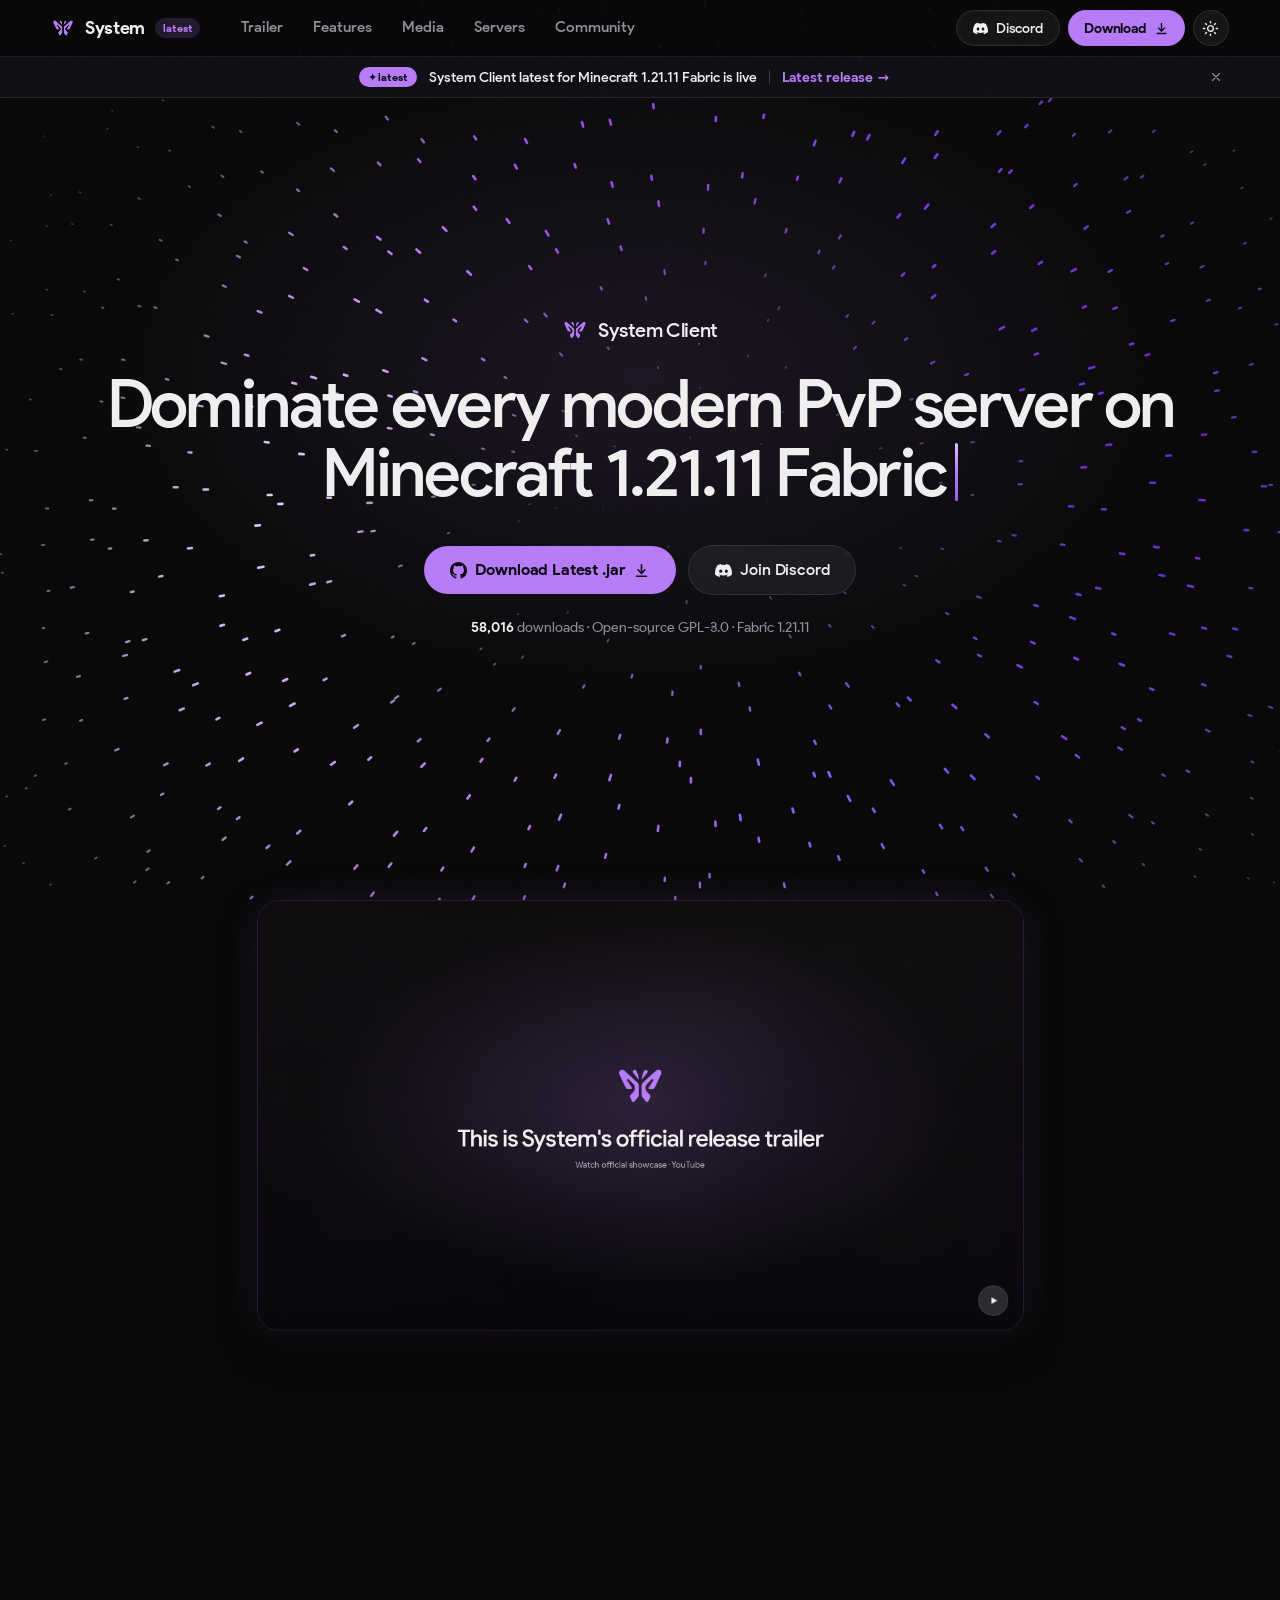
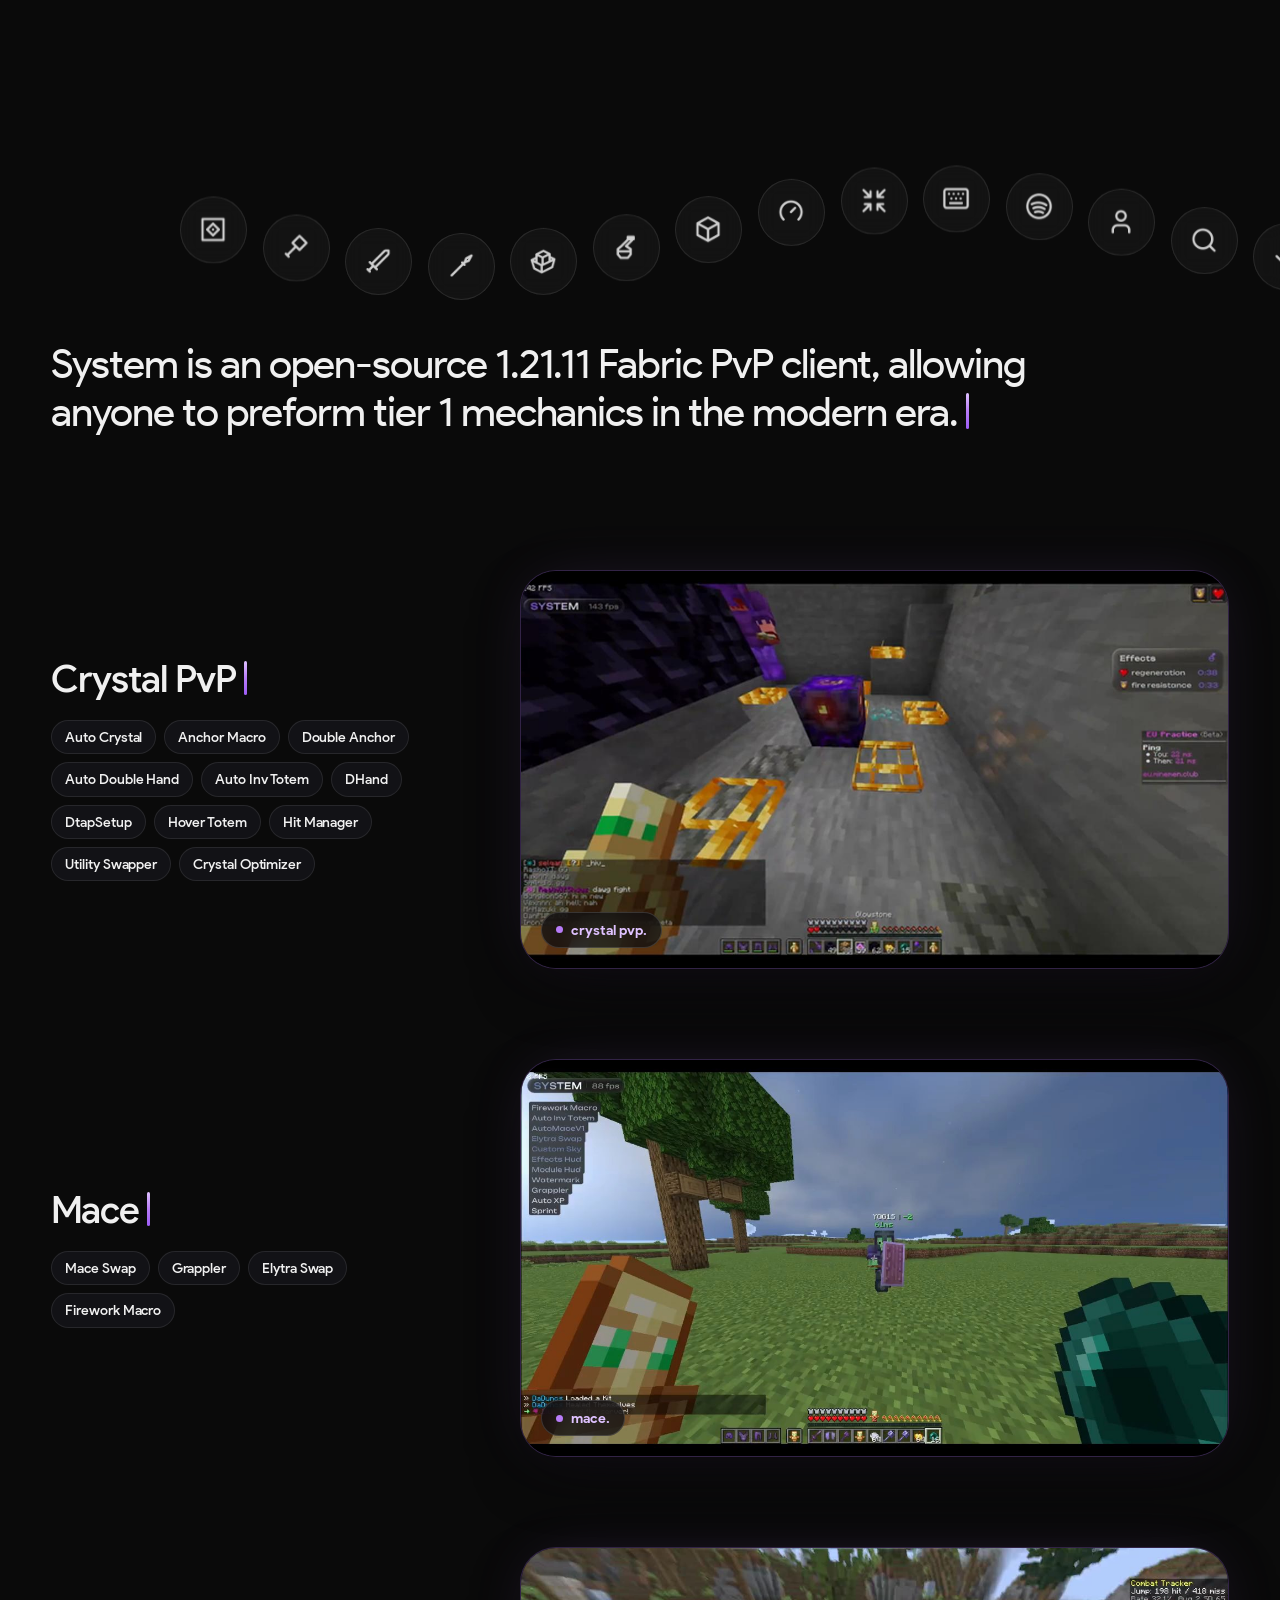
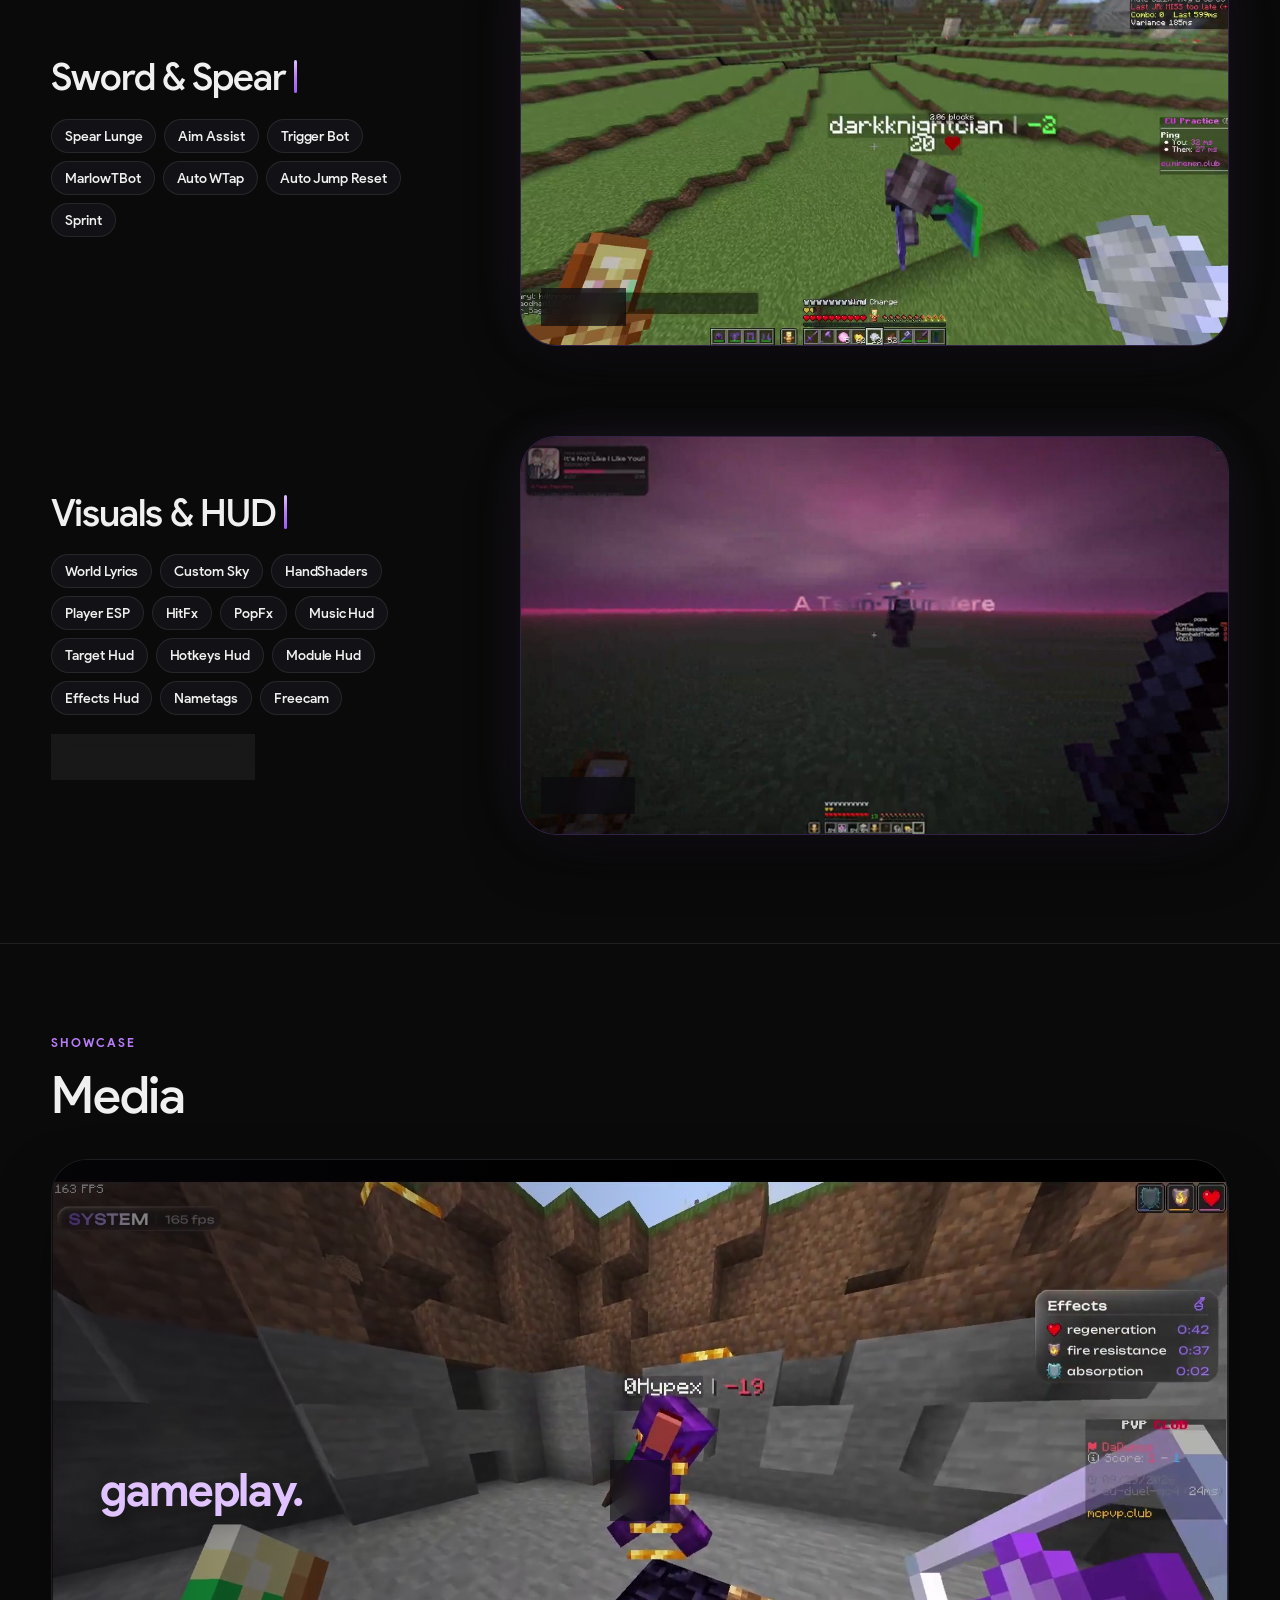
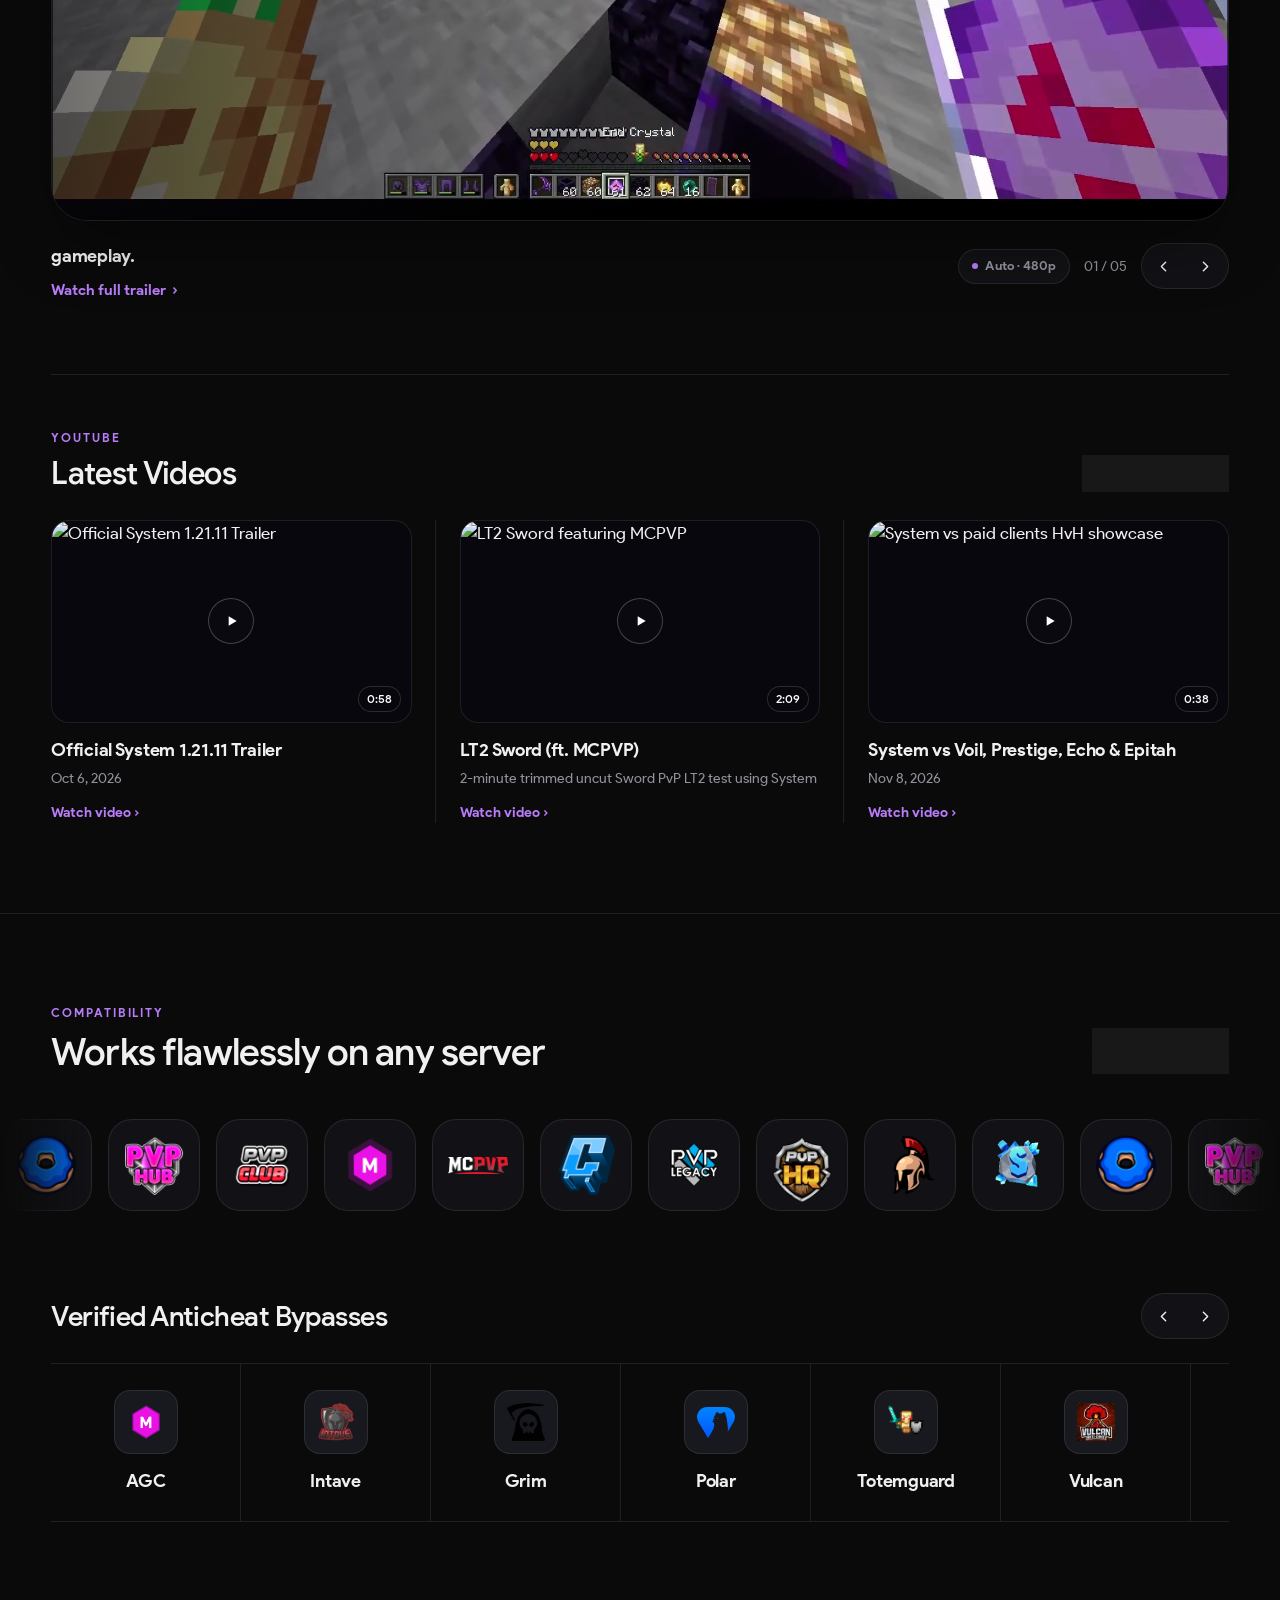
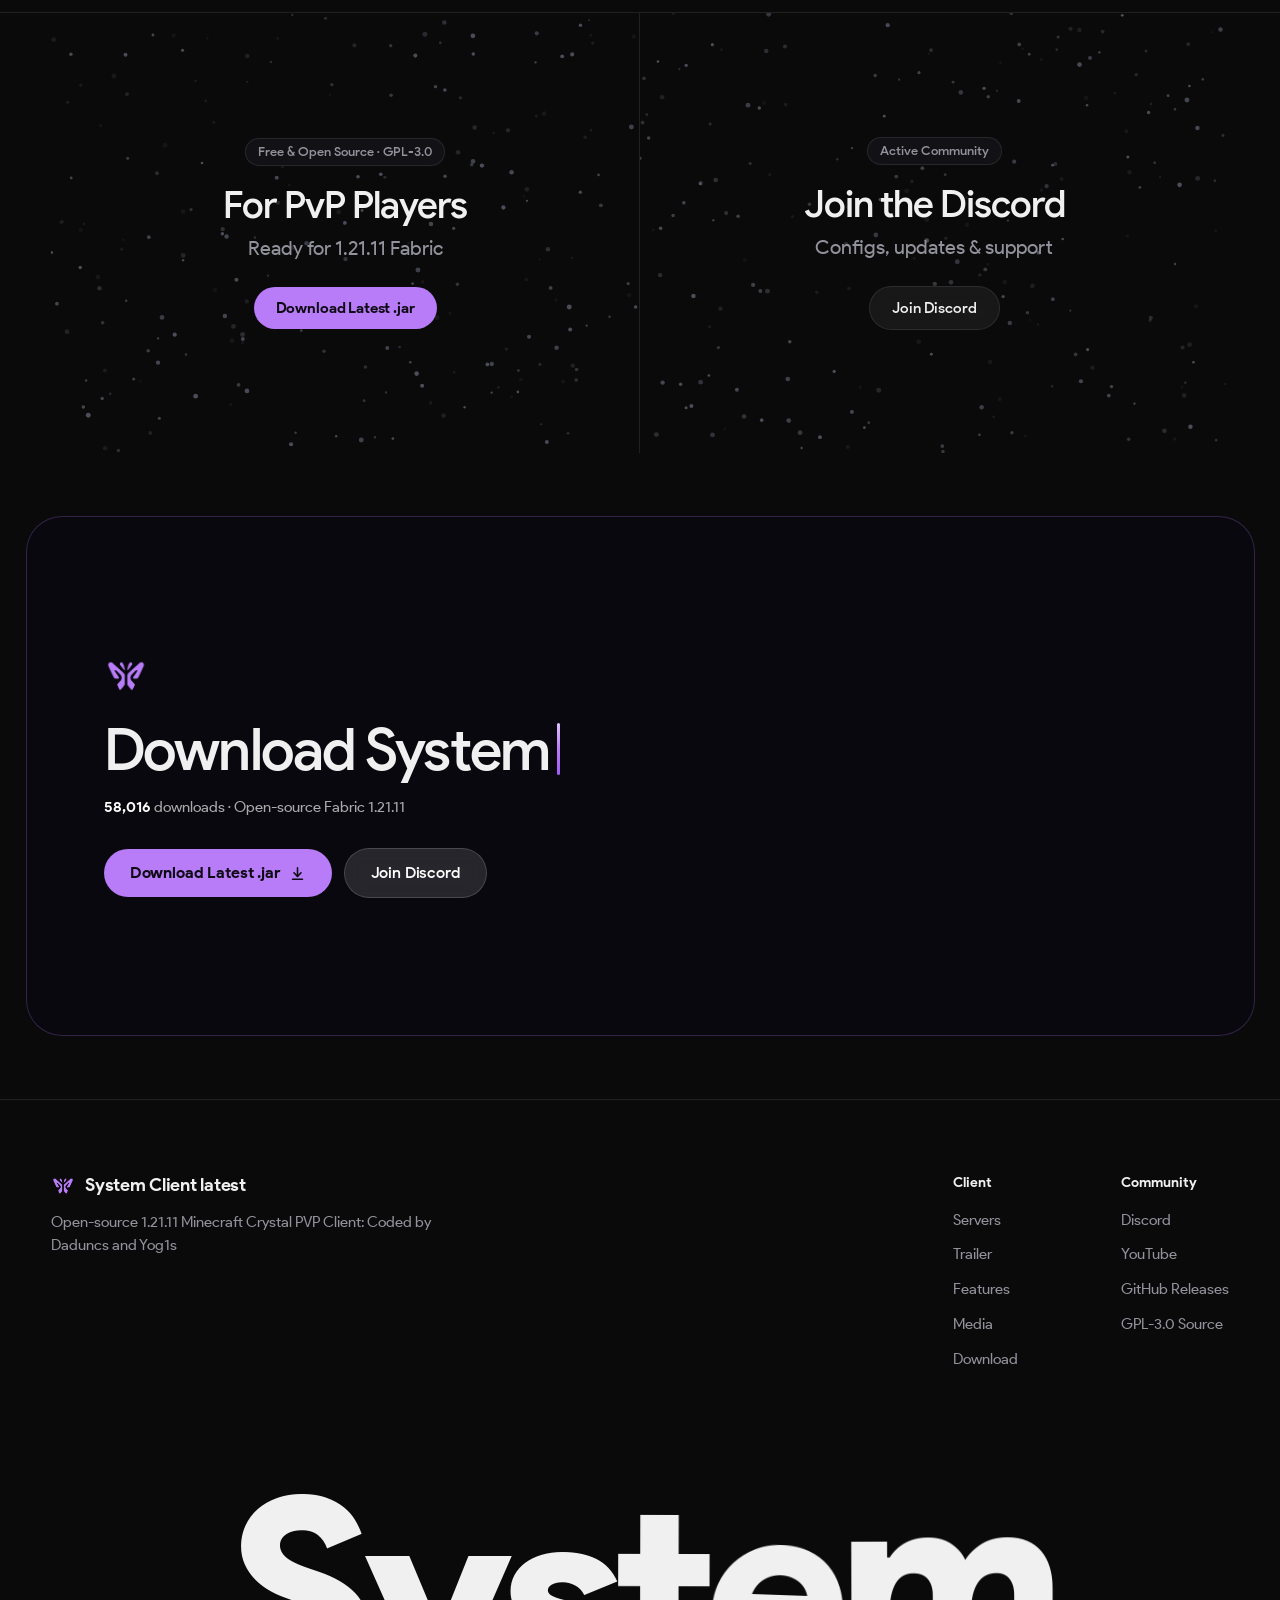
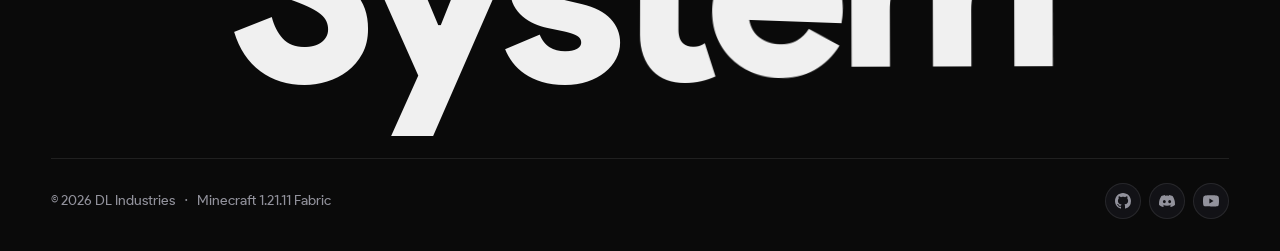
==== commit e5753057: "Add YouTube-style auto-quality adaptive video streaming with 3 compressed tiers" ====
--- a/index.html
+++ b/index.html
@@ -33,7 +33,7 @@
   <link rel="preload" href="assets/fonts/ProductSans-Bold.woff" as="font" type="font/woff" crossorigin>
   <link rel="preload" href="assets/fonts/ProductSans-Black.woff" as="font" type="font/woff" crossorigin>
 
-  <link rel="stylesheet" href="style.css?v=b2.4">
+  <link rel="stylesheet" href="style.css?v=b2.4.1">
 
   <script type="application/ld+json">
   {
@@ -242,8 +242,11 @@
             </ul>
           </div>
           <div class="feature-media">
-            <video class="feature-video" muted loop playsinline preload="metadata" poster="assets/posters/safeanchors.jpg">
-              <source src="assets/clips/safeanchors.mp4" type="video/mp4">
+            <video class="feature-video" muted loop playsinline preload="none" poster="assets/posters/safeanchors.jpg"
+              data-src-high="assets/clips/safeanchors.mp4"
+              data-src-med="assets/clips/720p/safeanchors.mp4"
+              data-src-low="assets/clips/480p/safeanchors.mp4"
+              data-max-res="1080p">
             </video>
             <div class="feature-chip">
               <span class="chip-dot"></span>
@@ -263,8 +266,11 @@
             </ul>
           </div>
           <div class="feature-media">
-            <video class="feature-video" muted loop playsinline preload="metadata" poster="assets/posters/mace.jpg">
-              <source src="assets/clips/mace.mp4" type="video/mp4">
+            <video class="feature-video" muted loop playsinline preload="none" poster="assets/posters/mace.jpg"
+              data-src-high="assets/clips/mace.mp4"
+              data-src-med="assets/clips/720p/mace.mp4"
+              data-src-low="assets/clips/480p/mace.mp4"
+              data-max-res="720p">
             </video>
             <div class="feature-chip">
               <span class="chip-dot"></span>
@@ -287,8 +293,11 @@
             </ul>
           </div>
           <div class="feature-media">
-            <video class="feature-video" muted loop playsinline preload="metadata" poster="assets/posters/speardtap.jpg">
-              <source src="assets/clips/spear%20dtap.mp4" type="video/mp4">
+            <video class="feature-video" muted loop playsinline preload="none" poster="assets/posters/speardtap.jpg"
+              data-src-high="assets/clips/spear%20dtap.mp4"
+              data-src-med="assets/clips/720p/spear%20dtap.mp4"
+              data-src-low="assets/clips/480p/spear%20dtap.mp4"
+              data-max-res="1080p">
             </video>
             <div class="feature-chip">
               <span class="chip-dot"></span>
@@ -323,8 +332,11 @@
             </div>
           </div>
           <div class="feature-media">
-            <video class="feature-video" muted loop playsinline preload="metadata" poster="assets/posters/visuals.jpg">
-              <source src="assets/clips/lyrics2.mp4" type="video/mp4">
+            <video class="feature-video" muted loop playsinline preload="none" poster="assets/posters/visuals.jpg"
+              data-src-high="assets/clips/lyrics2.mp4"
+              data-src-med="assets/clips/720p/lyrics2.mp4"
+              data-src-low="assets/clips/480p/lyrics2.mp4"
+              data-max-res="1080p">
             </video>
             <div class="feature-chip">
               <span class="chip-dot"></span>
@@ -346,28 +358,43 @@
         <div class="carousel-stage-wrap reveal">
           <div class="carousel-stage" id="mediaCarousel">
             <div class="carousel-slide active" data-title="gameplay.">
-              <video class="carousel-video" muted loop playsinline preload="metadata" poster="assets/posters/gameplay.jpg">
-                <source src="assets/clips/gameplay.mp4" type="video/mp4">
+              <video class="carousel-video" muted loop playsinline preload="none" poster="assets/posters/gameplay.jpg"
+                data-src-high="assets/clips/gameplay.mp4"
+                data-src-med="assets/clips/720p/gameplay.mp4"
+                data-src-low="assets/clips/480p/gameplay.mp4"
+                data-max-res="1080p">
               </video>
             </div>
             <div class="carousel-slide" data-title="safe anchors.">
-              <video class="carousel-video" muted loop playsinline preload="metadata" poster="assets/posters/safeanchors.jpg">
-                <source src="assets/clips/safeanchors.mp4" type="video/mp4">
+              <video class="carousel-video" muted loop playsinline preload="none" poster="assets/posters/safeanchors.jpg"
+                data-src-high="assets/clips/safeanchors.mp4"
+                data-src-med="assets/clips/720p/safeanchors.mp4"
+                data-src-low="assets/clips/480p/safeanchors.mp4"
+                data-max-res="1080p">
               </video>
             </div>
             <div class="carousel-slide" data-title="mace.">
-              <video class="carousel-video" muted loop playsinline preload="metadata" poster="assets/posters/mace.jpg">
-                <source src="assets/clips/mace.mp4" type="video/mp4">
+              <video class="carousel-video" muted loop playsinline preload="none" poster="assets/posters/mace.jpg"
+                data-src-high="assets/clips/mace.mp4"
+                data-src-med="assets/clips/720p/mace.mp4"
+                data-src-low="assets/clips/480p/mace.mp4"
+                data-max-res="720p">
               </video>
             </div>
             <div class="carousel-slide" data-title="spear.">
-              <video class="carousel-video" muted loop playsinline preload="metadata" poster="assets/posters/speardtap.jpg">
-                <source src="assets/clips/spear%20dtap.mp4" type="video/mp4">
+              <video class="carousel-video" muted loop playsinline preload="none" poster="assets/posters/speardtap.jpg"
+                data-src-high="assets/clips/spear%20dtap.mp4"
+                data-src-med="assets/clips/720p/spear%20dtap.mp4"
+                data-src-low="assets/clips/480p/spear%20dtap.mp4"
+                data-max-res="1080p">
               </video>
             </div>
             <div class="carousel-slide" data-title="visuals.">
-              <video class="carousel-video" muted loop playsinline preload="metadata" poster="assets/posters/visuals.jpg">
-                <source src="assets/clips/lyrics2.mp4" type="video/mp4">
+              <video class="carousel-video" muted loop playsinline preload="none" poster="assets/posters/visuals.jpg"
+                data-src-high="assets/clips/lyrics2.mp4"
+                data-src-med="assets/clips/720p/lyrics2.mp4"
+                data-src-low="assets/clips/480p/lyrics2.mp4"
+                data-max-res="1080p">
               </video>
             </div>
 
@@ -395,6 +422,10 @@
             </div>
 
             <div class="carousel-controls-wrap">
+              <button class="quality-toggle" id="videoQualityToggle" type="button" aria-label="Change video streaming quality" title="Cycle video quality (Auto / 1080p / 720p / 480p)">
+                <span class="quality-dot" aria-hidden="true"></span>
+                <span id="videoQualityLabel">Auto</span>
+              </button>
               <span class="carousel-counter" id="carouselCounter">01 / 05</span>
               <div class="slider-controls">
                 <button class="slider-btn" id="carouselPrev" type="button" aria-label="Previous clip">
@@ -696,6 +727,6 @@
     </div>
   </div>
 
-  <script src="script.js?v=b2.4"></script>
+  <script src="script.js?v=b2.4.1"></script>
 </body>
 </html>
--- a/style.css
+++ b/style.css
@@ -1193,6 +1193,36 @@
   align-items: center;
   gap: 14px;
   flex: none;
+  flex-wrap: wrap;
+}
+
+.quality-toggle {
+  display: inline-flex;
+  align-items: center;
+  gap: 7px;
+  padding: 7px 13px;
+  border-radius: var(--r-pill);
+  background: var(--surface);
+  border: 1px solid var(--line);
+  color: var(--muted);
+  font-size: 12.5px;
+  font-weight: 600;
+  font-variant-numeric: tabular-nums;
+  letter-spacing: 0.01em;
+  transition: border-color 0.2s var(--ease), color 0.2s var(--ease), background-color 0.2s var(--ease);
+}
+
+.quality-toggle:hover {
+  border-color: rgba(var(--accent-rgb), 0.55);
+  color: var(--ink);
+}
+
+.quality-dot {
+  width: 6px;
+  height: 6px;
+  border-radius: 50%;
+  background: var(--accent);
+  flex: none;
 }
 
 .carousel-counter {
